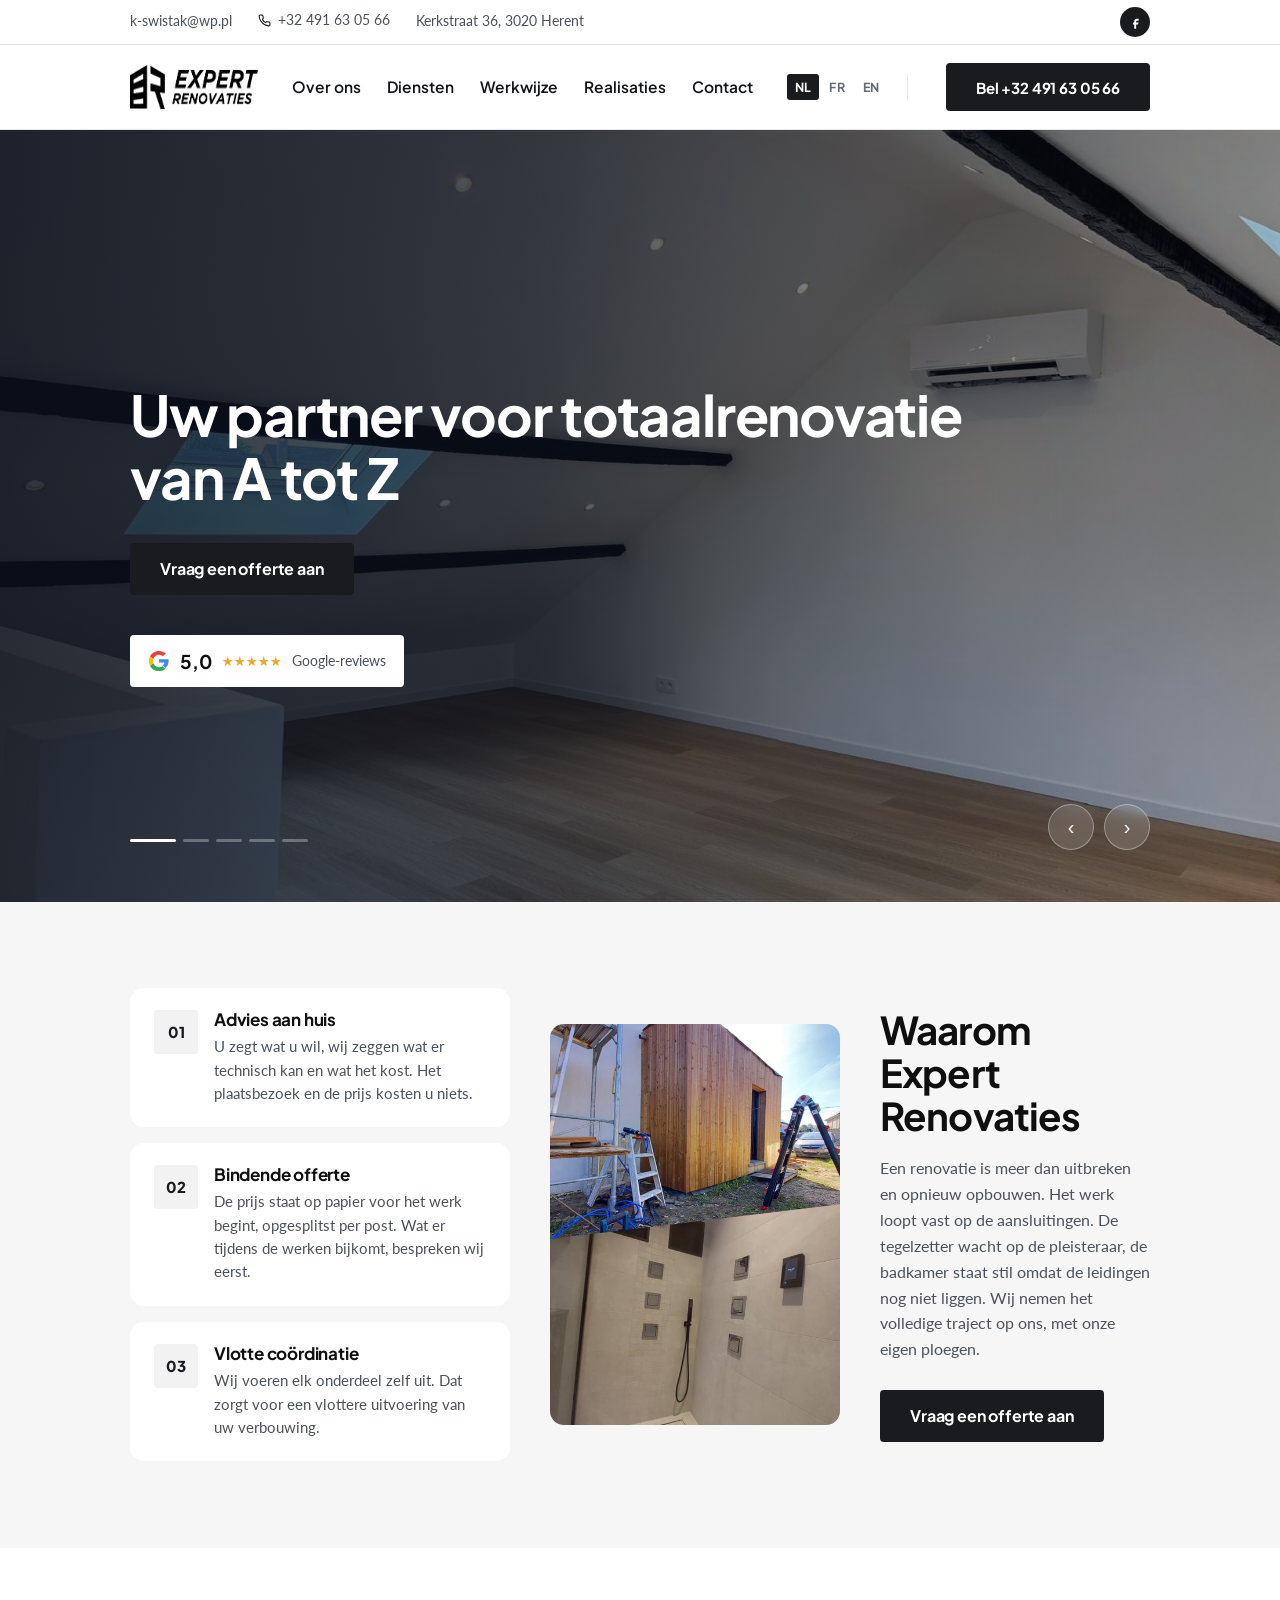
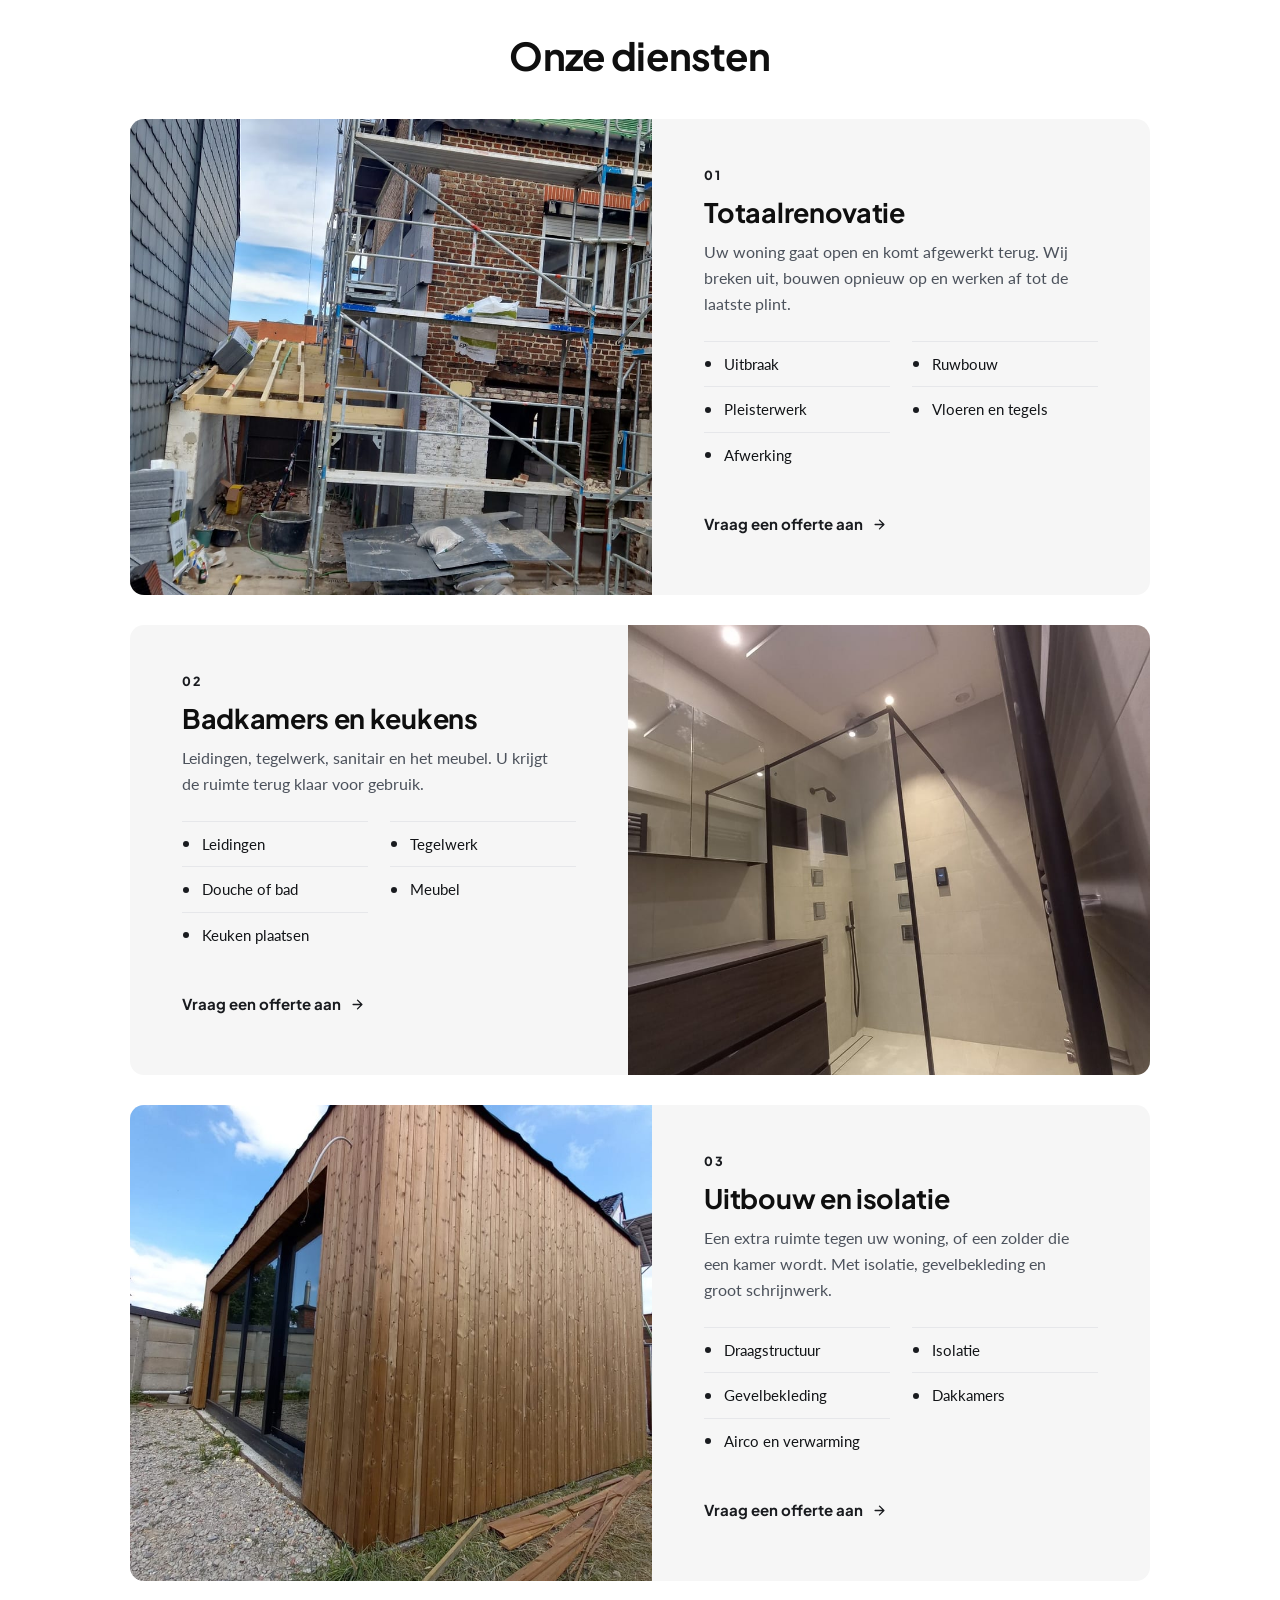
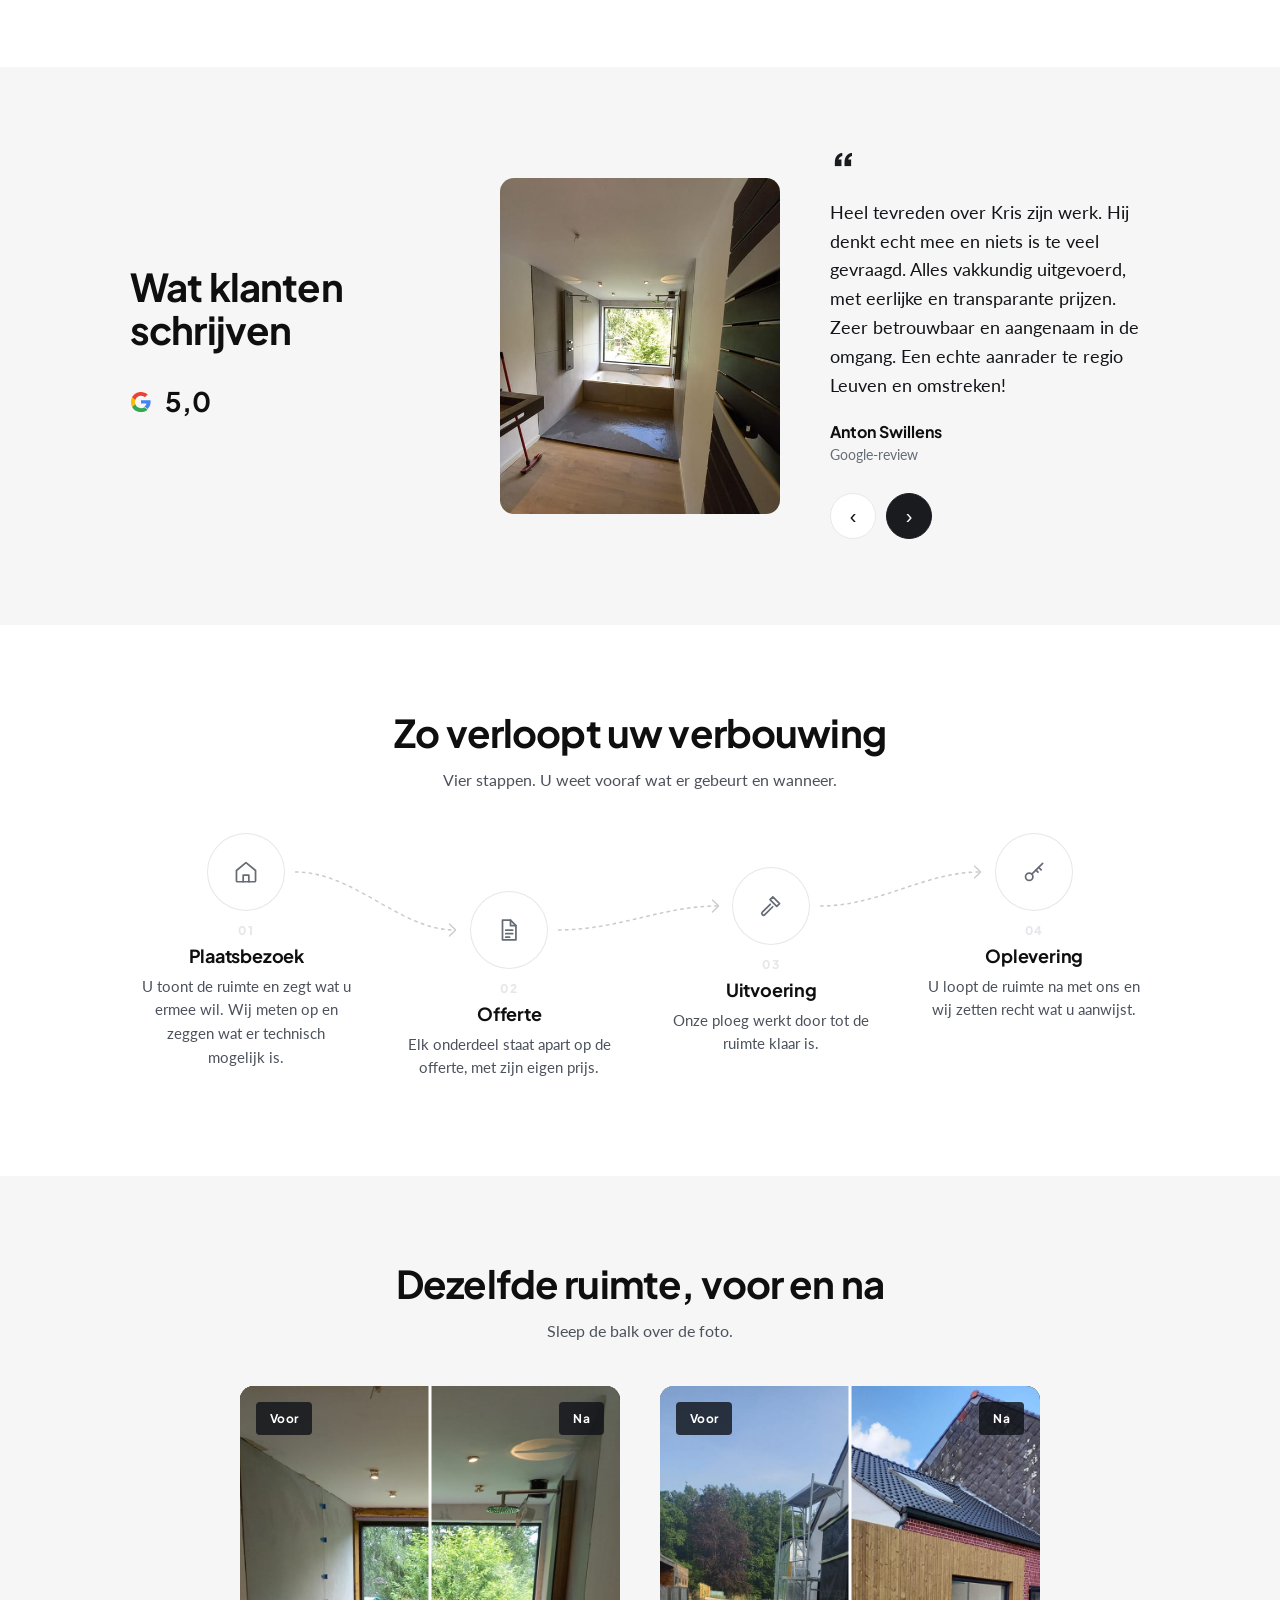
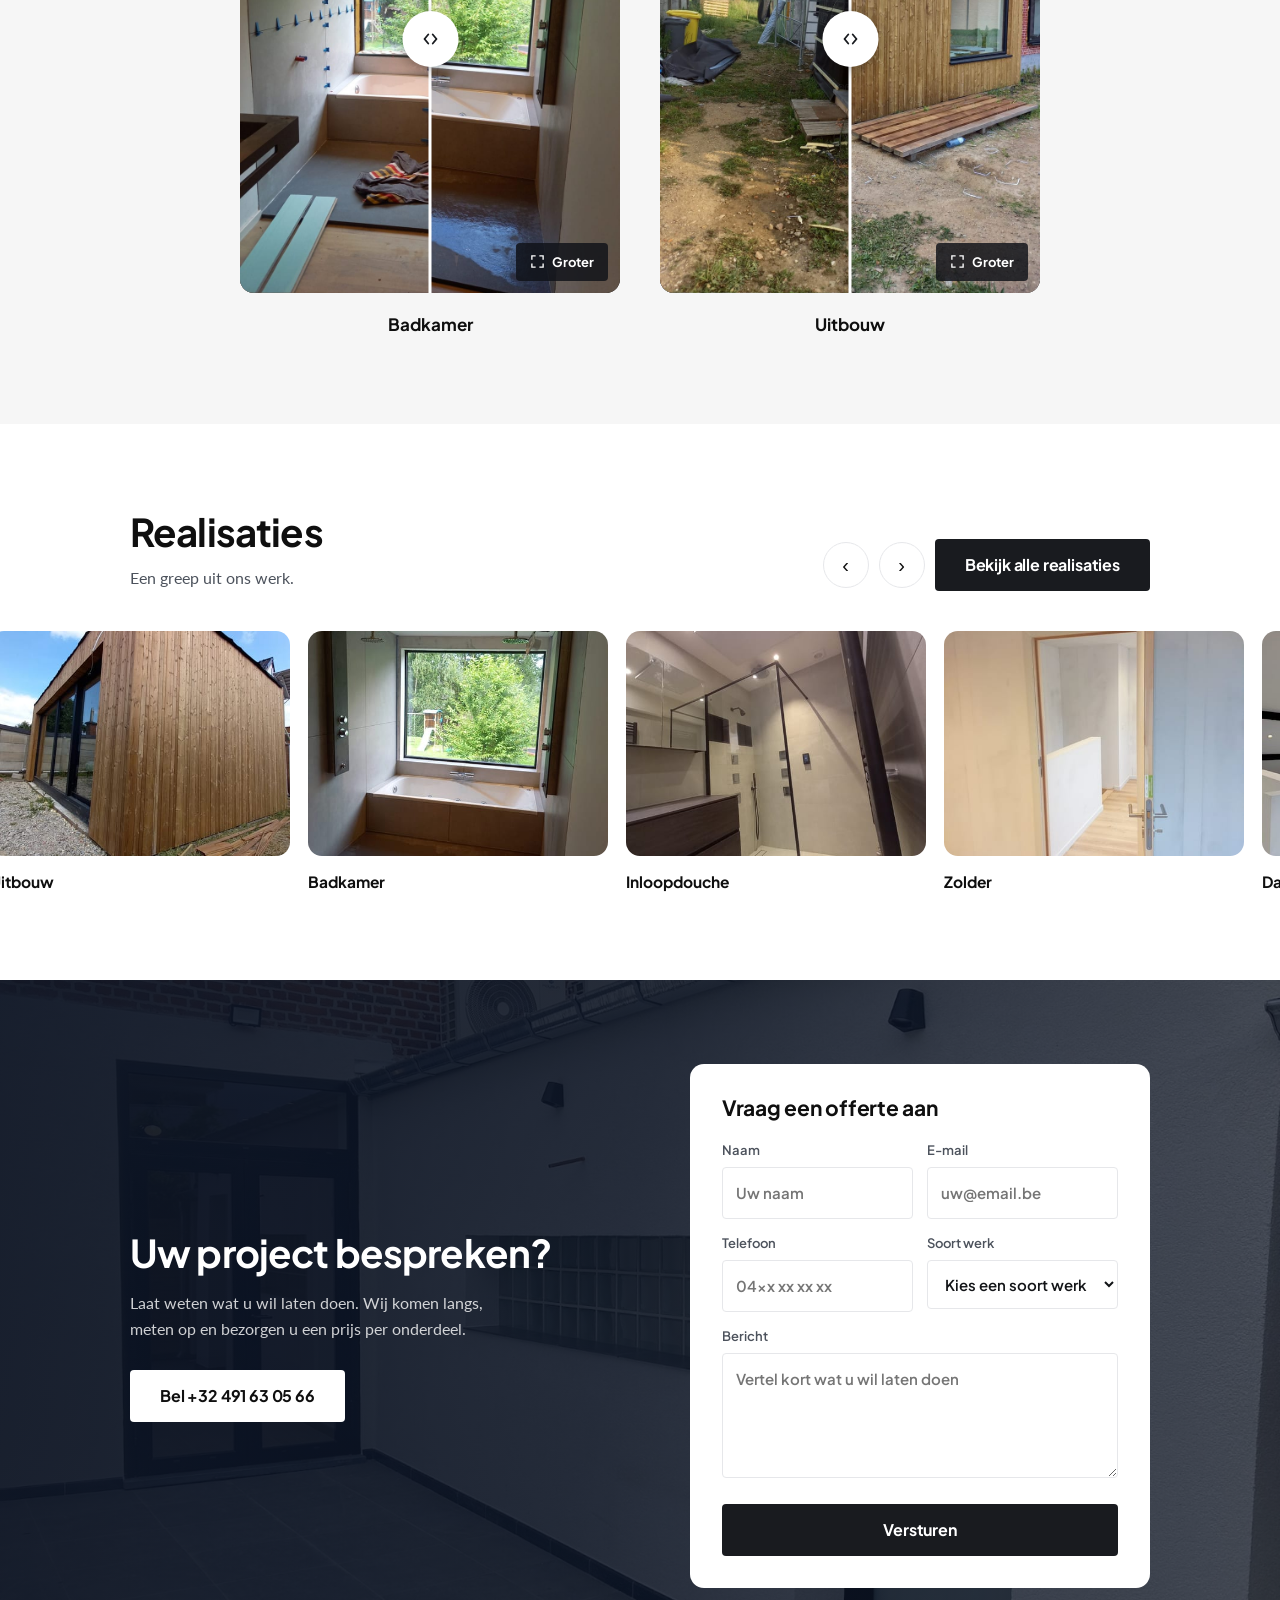
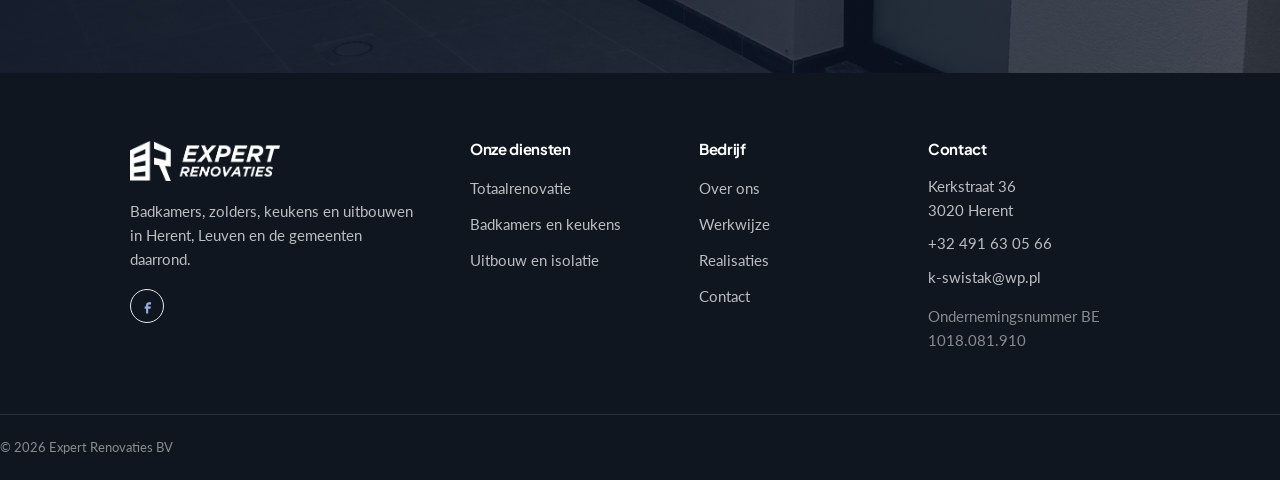
==== index.html @ 357d725f "Belknop-test uit de Rai Bouw-sessie overgenomen; Franse balk paste niet op 1025px, knop daar compact" ====
<!doctype html>
<html lang="nl">
<head>
<meta charset="utf-8">
<meta name="viewport" content="width=device-width, initial-scale=1">
<meta name="robots" content="noindex, nofollow">
<title>Expert Renovaties | Badkamers, zolders en uitbouwen in Herent en Leuven</title>
<meta name="description" content="Expert Renovaties verbouwt badkamers, zolders, keukens en uitbouwen in Herent, Leuven en de gemeenten daarrond. Wij meten op, bouwen op en werken af.">
<link rel="preconnect" href="https://fonts.googleapis.com">
<link rel="preconnect" href="https://fonts.gstatic.com" crossorigin>
<link href="https://fonts.googleapis.com/css2?family=Plus+Jakarta+Sans:wght@400;500;600;700;800&family=Lato:wght@400;700&display=swap" rel="stylesheet">
<link rel="icon" href="img/merkteken.png" type="image/png">
<link rel="apple-touch-icon" href="img/merkteken-180.png">
<link rel="stylesheet" href="styles.css?v=7187a50a">
</head>
<body>

<div class="er-top">
  <div class="er-breed er-top__in">
    <p class="er-top__stuk"><a href="mailto:k-swistak@wp.pl">k-swistak@wp.pl</a></p>
    <p class="er-top__stuk er-top__bel"><a href="tel:+32491630566"><svg viewBox="0 0 24 24" width="13" height="13" fill="none" stroke="currentColor" stroke-width="2" stroke-linecap="round" stroke-linejoin="round" aria-hidden="true"><path d="M22 16.9v3a2 2 0 0 1-2.2 2 19.8 19.8 0 0 1-8.6-3.1 19.5 19.5 0 0 1-6-6A19.8 19.8 0 0 1 2.1 4.2 2 2 0 0 1 4.1 2h3a2 2 0 0 1 2 1.7c.1 1 .4 1.9.7 2.8a2 2 0 0 1-.5 2.1L8.1 9.9a16 16 0 0 0 6 6l1.3-1.2a2 2 0 0 1 2.1-.5c.9.3 1.8.6 2.8.7a2 2 0 0 1 1.7 2Z"/></svg>+32 491 63 05 66</a></p>
    <p class="er-top__stuk">Kerkstraat 36, 3020 Herent</p>
    <p class="er-top__soc">
      
      <a href="https://www.facebook.com/Kris.Expert/" target="_blank" rel="noopener noreferrer" aria-label="Facebook"><svg viewBox="0 0 24 24" width="15" height="15" fill="currentColor"><path d="M14 9h3V6h-3c-2.2 0-4 1.8-4 4v2H8v3h2v7h3v-7h3l1-3h-4v-2c0-.6.4-1 1-1z"/></svg></a>
    </p>
  </div>
</div>

<header class="er-kop" id="kop">
  <div class="er-breed er-kop__in">
    <a class="er-logo" href="#top" aria-label="Expert Renovaties"><img src="img/logo-kop.png" alt="Logo van Expert Renovaties" width="674" height="180"></a>
    <nav class="er-nav" aria-label="Hoofdmenu">
      <ul><li><a href="#waarom">Over ons</a></li><li><a href="#diensten">Diensten</a></li><li><a href="#werkwijze">Werkwijze</a></li><li><a href="#realisaties">Realisaties</a></li><li><a href="#contact">Contact</a></li></ul>
    </nav>
    <p class="er-talen er-talen--kop"><span class="er-taal is-aan" aria-current="true">NL</span><a class="er-taal" href="fr/index.html" hreflang="fr">FR</a><a class="er-taal" href="en/index.html" hreflang="en">EN</a></p>
    <a class="er-knop er-knop--vol er-kop__bel" href="tel:+32491630566">Bel +32 491 63 05 66</a>
    <button class="er-menuknop" type="button" aria-expanded="false" aria-controls="er-mobielmenu" aria-label="Menu openen"><span class="er-menuknop__lijnen" aria-hidden="true"><span></span><span></span><span></span></span></button>
  </div>
  <div class="er-mobielmenu" id="er-mobielmenu" hidden>
    <ul><li><a href="#waarom">Over ons</a></li><li><a href="#diensten">Diensten</a></li><li><a href="#werkwijze">Werkwijze</a></li><li><a href="#realisaties">Realisaties</a></li><li><a href="#contact">Contact</a></li></ul>
    <p class="er-talen er-talen--menu"><span class="er-taal is-aan" aria-current="true">NL</span><a class="er-taal" href="fr/index.html" hreflang="fr">FR</a><a class="er-taal" href="en/index.html" hreflang="en">EN</a></p>
    <a class="er-knop er-knop--vol er-mobielmenu__knop" href="#contact">Vraag een offerte aan</a>
  </div>
</header>
<main>

<section class="er-hero" id="top" data-aantal="5">
  <div class="er-hero__foto">
    <figure class="er-dia is-aan" data-i="0"><img class="" src="img/zolderkamer-airco-1600.jpg" srcset="img/zolderkamer-airco-500.jpg 500w, img/zolderkamer-airco-900.jpg 900w, img/zolderkamer-airco-1600.jpg 1600w" sizes="100vw" alt="Afgewerkte zolderkamer met zwarte balken en een dakvenster" loading="eager" decoding="async"></figure><figure class="er-dia" data-i="1"><img class="" src="img/achterbouw-terras-1600.jpg" srcset="img/achterbouw-terras-500.jpg 500w, img/achterbouw-terras-900.jpg 900w, img/achterbouw-terras-1600.jpg 1600w" sizes="100vw" alt="Gepleisterde achterbouw met zwart buitenschrijnwerk en een terras" loading="lazy" decoding="async"></figure><figure class="er-dia" data-i="2"><img class="" src="img/uitbouw-tuinzijde-900.jpg" srcset="img/uitbouw-tuinzijde-500.jpg 500w, img/uitbouw-tuinzijde-900.jpg 900w" sizes="100vw" alt="Afgewerkte uitbouw met houten gevelbekleding en schuiframen" loading="lazy" decoding="async"></figure><figure class="er-dia" data-i="3"><img class="" src="img/bad-af-900.jpg" srcset="img/bad-af-500.jpg 500w, img/bad-af-900.jpg 900w" sizes="100vw" alt="Badkamer met een bad ingemetseld voor het raam en zicht op de tuin" loading="lazy" decoding="async"></figure><figure class="er-dia" data-i="4"><img class="" src="img/douche-overzicht-1600.jpg" srcset="img/douche-overzicht-500.jpg 500w, img/douche-overzicht-900.jpg 900w, img/douche-overzicht-1600.jpg 1600w" sizes="100vw" alt="Badkamer met inloopdouche achter glas en een zwevend meubel" loading="lazy" decoding="async"></figure>
  </div>
  <div class="er-breed er-hero__in">
    <h1>Uw partner voor&nbsp;totaalrenovatie<br> van A tot Z</h1>
    
    <div class="er-hero__knoppen">
      <a class="er-knop er-knop--vol" href="#contact">Vraag een offerte aan</a>
    </div>
    <div class="er-bewijs">
      <a class="er-bewijs__google" href="" target="_blank" rel="noopener noreferrer" aria-label=""><svg class="er-g" viewBox="0 0 48 48" width="22" height="22" aria-hidden="true"><path fill="#4285F4" d="M45 24c0-1.6-.1-2.7-.4-3.9H24v7.1h12c-.2 1.9-1.5 4.7-4.4 6.6l6.7 5.2C42.2 35.5 45 30.3 45 24z"/><path fill="#34A853" d="M24 46c5.9 0 10.9-1.9 14.5-5.3l-6.9-5.3c-1.9 1.3-4.4 2.2-7.6 2.2-5.8 0-10.7-3.8-12.5-9l-7.1 5.5C8 41.4 15.4 46 24 46z"/><path fill="#FBBC05" d="M11.5 28.6c-.5-1.4-.7-2.9-.7-4.6s.3-3.2.7-4.6l-7.1-5.5C2.9 16.9 2 20.3 2 24s.9 7.1 2.4 10.1l7.1-5.5z"/><path fill="#EA4335" d="M24 10.2c4.1 0 6.9 1.8 8.5 3.3l6.2-6C34.9 4 29.9 2 24 2 15.4 2 8 6.6 4.4 13.9l7.1 5.5c1.8-5.2 6.7-9.2 12.5-9.2z"/></svg><b>5,0</b><span class="er-bewijs__sterren"><span class="er-ster" aria-hidden="true">★</span><span class="er-ster" aria-hidden="true">★</span><span class="er-ster" aria-hidden="true">★</span><span class="er-ster" aria-hidden="true">★</span><span class="er-ster" aria-hidden="true">★</span></span><span>Google-reviews</span></a>
    </div>
  </div>
  <div class="er-hero__bediening">
    <button class="er-rond er-rond--glas" type="button" data-dia="vorige" aria-label="Vorige foto">‹</button>
    <button class="er-rond er-rond--glas" type="button" data-dia="volgende" aria-label="Volgende foto">›</button>
  </div>
  <div class="er-hero__streep" aria-hidden="true"><span class="er-hero__tik is-aan"></span><span class="er-hero__tik"></span><span class="er-hero__tik"></span><span class="er-hero__tik"></span><span class="er-hero__tik"></span></div>
</section>

<section class="er-band er-band--grijs er-waarom" id="waarom">
  <div class="er-breed er-waarom__in">
    <div class="er-waarom__tekst er-op">
      <h2>Waarom Expert Renovaties</h2>
      <p>Een renovatie is meer dan uitbreken en opnieuw opbouwen. Het werk loopt vast op de aansluitingen. De tegelzetter wacht op de pleisteraar, de badkamer staat stil omdat de leidingen nog niet liggen. Wij nemen het volledige traject op ons, met onze eigen ploegen.</p>
      <a class="er-knop er-knop--vol" href="#contact">Vraag een offerte aan</a>
    </div>
    <ul class="er-redenen">
      <li class="er-reden er-op">
        <span class="er-reden__nr">01</span>
        <div><h3>Advies aan huis</h3><p>U zegt wat u wil, wij zeggen wat er technisch kan en wat het kost. Het plaatsbezoek en de prijs kosten u niets.</p></div>
      </li><li class="er-reden er-op">
        <span class="er-reden__nr">02</span>
        <div><h3>Bindende offerte</h3><p>De prijs staat op papier voor het werk begint, opgesplitst per post. Wat er tijdens de werken bijkomt, bespreken wij eerst.</p></div>
      </li><li class="er-reden er-op">
        <span class="er-reden__nr">03</span>
        <div><h3>Vlotte coördinatie</h3><p>Wij voeren elk onderdeel zelf uit. Dat zorgt voor een vlottere uitvoering van uw verbouwing.</p></div>
      </li>
    </ul>
    <figure class="er-duo er-op"><img class="er-duo__a" src="img/uitbouw-stelling-900.jpg" srcset="img/uitbouw-stelling-500.jpg 500w, img/uitbouw-stelling-900.jpg 900w" sizes="(max-width:1000px) 92vw, 330px" alt="Uitbouw met stelling tijdens de plaatsing van de gevelbekleding" loading="lazy" decoding="async"><img class="er-duo__b" src="img/douche-nissen-1600.jpg" srcset="img/douche-nissen-500.jpg 500w, img/douche-nissen-900.jpg 900w, img/douche-nissen-1600.jpg 1600w" sizes="(max-width:1000px) 92vw, 330px" alt="Inbouwnissen in de tegelwand van een inloopdouche" loading="lazy" decoding="async"></figure>
  </div>
</section>

<section class="er-band er-diensten" id="diensten">
  <div class="er-breed">
    <div class="er-kopblok er-kopblok--mid er-op">
      <h2>Onze diensten</h2>
      
    </div>
    <div class="er-rijen">
      <article class="er-rij er-op" id="d-totaalrenovatie">
        <div class="er-rij__beeld"><img class="" src="img/ruwbouw-stelling-1600.jpg" srcset="img/ruwbouw-stelling-500.jpg 500w, img/ruwbouw-stelling-900.jpg 900w, img/ruwbouw-stelling-1600.jpg 1600w" sizes="(max-width:900px) 92vw, 600px" alt="Achtergevel in ruwbouw met stelling tijdens een volledige renovatie" loading="lazy" decoding="async"></div>
        <div class="er-rij__tekst">
          <span class="er-rij__nr">01</span>
          <h3>Totaalrenovatie</h3>
          <p>Uw woning gaat open en komt afgewerkt terug. Wij breken uit, bouwen opnieuw op en werken af tot de laatste plint.</p>
          <ul class="er-rij__lijst"><li>Uitbraak</li><li>Ruwbouw</li><li>Pleisterwerk</li><li>Vloeren en tegels</li><li>Afwerking</li></ul>
          <a class="er-rij__link" href="#contact">Vraag een offerte aan<svg viewBox="0 0 24 24" width="15" height="15" fill="none" stroke="currentColor" stroke-width="2.2" stroke-linecap="round" stroke-linejoin="round" aria-hidden="true"><path d="M5 12h13M12 5l7 7-7 7"/></svg></a>
        </div>
      </article><article class="er-rij er-rij--om er-op" id="d-badkamers">
        <div class="er-rij__beeld"><img class="" src="img/douche-overzicht-1600.jpg" srcset="img/douche-overzicht-500.jpg 500w, img/douche-overzicht-900.jpg 900w, img/douche-overzicht-1600.jpg 1600w" sizes="(max-width:900px) 92vw, 600px" alt="Badkamer met inloopdouche achter een glazen wand en een zwevend meubel" loading="lazy" decoding="async"></div>
        <div class="er-rij__tekst">
          <span class="er-rij__nr">02</span>
          <h3>Badkamers en keukens</h3>
          <p>Leidingen, tegelwerk, sanitair en het meubel. U krijgt de ruimte terug klaar voor gebruik.</p>
          <ul class="er-rij__lijst"><li>Leidingen</li><li>Tegelwerk</li><li>Douche of bad</li><li>Meubel</li><li>Keuken plaatsen</li></ul>
          <a class="er-rij__link" href="#contact">Vraag een offerte aan<svg viewBox="0 0 24 24" width="15" height="15" fill="none" stroke="currentColor" stroke-width="2.2" stroke-linecap="round" stroke-linejoin="round" aria-hidden="true"><path d="M5 12h13M12 5l7 7-7 7"/></svg></a>
        </div>
      </article><article class="er-rij er-op" id="d-uitbouw">
        <div class="er-rij__beeld"><img class="" src="img/uitbouw-hoek-900.jpg" srcset="img/uitbouw-hoek-500.jpg 500w, img/uitbouw-hoek-900.jpg 900w" sizes="(max-width:900px) 92vw, 600px" alt="Uitbouw met verticale houten gevelbekleding en zwarte raamprofielen" loading="lazy" decoding="async"></div>
        <div class="er-rij__tekst">
          <span class="er-rij__nr">03</span>
          <h3>Uitbouw en isolatie</h3>
          <p>Een extra ruimte tegen uw woning, of een zolder die een kamer wordt. Met isolatie, gevelbekleding en groot schrijnwerk.</p>
          <ul class="er-rij__lijst"><li>Draagstructuur</li><li>Isolatie</li><li>Gevelbekleding</li><li>Dakkamers</li><li>Airco en verwarming</li></ul>
          <a class="er-rij__link" href="#contact">Vraag een offerte aan<svg viewBox="0 0 24 24" width="15" height="15" fill="none" stroke="currentColor" stroke-width="2.2" stroke-linecap="round" stroke-linejoin="round" aria-hidden="true"><path d="M5 12h13M12 5l7 7-7 7"/></svg></a>
        </div>
      </article>
    </div>
  </div>
</section>

<section class="er-band er-band--grijs er-reviews" id="reviews">
  <div class="er-breed er-reviews__in">
    <div class="er-reviews__links er-op">
      <h2>Wat klanten schrijven</h2>
      <a class="er-score" href="" target="_blank" rel="noopener noreferrer"><svg class="er-g" viewBox="0 0 48 48" width="22" height="22" aria-hidden="true"><path fill="#4285F4" d="M45 24c0-1.6-.1-2.7-.4-3.9H24v7.1h12c-.2 1.9-1.5 4.7-4.4 6.6l6.7 5.2C42.2 35.5 45 30.3 45 24z"/><path fill="#34A853" d="M24 46c5.9 0 10.9-1.9 14.5-5.3l-6.9-5.3c-1.9 1.3-4.4 2.2-7.6 2.2-5.8 0-10.7-3.8-12.5-9l-7.1 5.5C8 41.4 15.4 46 24 46z"/><path fill="#FBBC05" d="M11.5 28.6c-.5-1.4-.7-2.9-.7-4.6s.3-3.2.7-4.6l-7.1-5.5C2.9 16.9 2 20.3 2 24s.9 7.1 2.4 10.1l7.1-5.5z"/><path fill="#EA4335" d="M24 10.2c4.1 0 6.9 1.8 8.5 3.3l6.2-6C34.9 4 29.9 2 24 2 15.4 2 8 6.6 4.4 13.9l7.1 5.5c1.8-5.2 6.7-9.2 12.5-9.2z"/></svg><div><b>5,0</b><span></span></div></a>
    </div>
    <div class="er-reviews__beeld er-op"><img class="" src="img/bad-zicht-900.jpg" srcset="img/bad-zicht-500.jpg 500w, img/bad-zicht-900.jpg 900w" sizes="(max-width:1000px) 92vw, 280px" alt="Afgewerkte badkamer met twee regendouches en zicht op de tuin" loading="lazy" decoding="async"></div>
    <div class="er-reviews__spoorvak er-op">
      <div class="er-revvak"><ul class="er-revspoor" data-aantal="3">
        <li class="er-rev">
          <span class="er-rev__aanhaling" aria-hidden="true">&ldquo;</span>
          <p class="er-rev__tekst">Heel tevreden over Kris zijn werk. Hij denkt echt mee en niets is te veel gevraagd. Alles vakkundig uitgevoerd, met eerlijke en transparante prijzen. Zeer betrouwbaar en aangenaam in de omgang. Een echte aanrader te regio Leuven en omstreken!</p>
          <p class="er-rev__naam">Anton Swillens</p>
          <p class="er-rev__bron">Google-review</p>
        </li><li class="er-rev">
          <span class="er-rev__aanhaling" aria-hidden="true">&ldquo;</span>
          <p class="er-rev__tekst">Kris denkt mee met zijn klant mee en adviseert zowel in aanloop als gedurende het project. Wensen vertaalt hij naar een technisch haalbare oplossing. Hij helpt kiezen voor de beste oplossing aan de scherpste prijs.</p>
          <p class="er-rev__naam">Marc Herman</p>
          <p class="er-rev__bron">Google-review</p>
        </li><li class="er-rev">
          <span class="er-rev__aanhaling" aria-hidden="true">&ldquo;</span>
          <p class="er-rev__tekst">Wij zijn heel tevreden met het geleverde werk van deze firma, Kris is een zeer bekwaam vakman. Al wat hij gedaan heeft is perfect uitgevoerd en aan een correcte prijs. Het is een harde werker die zijn werk heel goed kent en hij is van zijn woord.</p>
          <p class="er-rev__naam">Marianne Herssens</p>
          <p class="er-rev__bron">Google-review</p>
        </li>
      </ul></div>
      <div class="er-reviews__bediening">
        <button class="er-rond" type="button" data-rev="vorige" aria-label="Vorige review">‹</button>
        <button class="er-rond er-rond--vol" type="button" data-rev="volgende" aria-label="Volgende review">›</button>
      </div>
    </div>
  </div>
</section>


<section class="er-band er-werkwijze" id="werkwijze">
  <div class="er-breed">
    <div class="er-kopblok er-kopblok--mid er-op">
      <h2>Zo verloopt uw verbouwing</h2>
      <p>Vier stappen. U weet vooraf wat er gebeurt en wanneer.</p>
    </div>
    <ol class="er-stappen">
      <li class="er-stap er-op" style="--op:0px">
        <span class="er-stap__bol"><svg viewBox="0 0 24 24" width="26" height="26" fill="none" stroke="currentColor" stroke-width="1.6" stroke-linecap="round" stroke-linejoin="round" aria-hidden="true"><path d="M3.2 10.6 12 3.4l8.8 7.2V20a1 1 0 0 1-1 1H4.2a1 1 0 0 1-1-1z"/><path d="M9.4 21v-6.2h5.2V21"/></svg></span>
        <span class="er-stap__nr">01</span>
        <h3>Plaatsbezoek</h3>
        <p>U toont de ruimte en zegt wat u ermee wil. Wij meten op en zeggen wat er technisch mogelijk is.</p>
        <span class="er-boog" style="--mid:60.0px" aria-hidden="true"><svg viewBox="0 0 300 120" preserveAspectRatio="none" fill="none" stroke="currentColor" stroke-width="1.6" vector-effect="non-scaling-stroke" stroke-linecap="round" stroke-linejoin="round"><path d="M6 31.0 C110 31.0, 190 89.0, 286 89.0" stroke-dasharray="5 7"/><path d="M277 83.0 L288 89.0 L277 95.0"/></svg></span>
      </li><li class="er-stap er-op" style="--op:58px">
        <span class="er-stap__bol"><svg viewBox="0 0 24 24" width="26" height="26" fill="none" stroke="currentColor" stroke-width="1.6" stroke-linecap="round" stroke-linejoin="round" aria-hidden="true"><path d="M6 2.9h7.4L18.4 8v13.1H6z"/><path d="M13.4 2.9V8h5"/><path d="M9 12.2h6.4M9 15.4h6.4M9 18.6h3.6"/></svg></span>
        <span class="er-stap__nr">02</span>
        <h3>Offerte</h3>
        <p>Elk onderdeel staat apart op de offerte, met zijn eigen prijs.</p>
        <span class="er-boog" style="--mid:19.0px" aria-hidden="true"><svg viewBox="0 0 300 120" preserveAspectRatio="none" fill="none" stroke="currentColor" stroke-width="1.6" vector-effect="non-scaling-stroke" stroke-linecap="round" stroke-linejoin="round"><path d="M6 72.0 C110 72.0, 190 48.0, 286 48.0" stroke-dasharray="5 7"/><path d="M277 42.0 L288 48.0 L277 54.0"/></svg></span>
      </li><li class="er-stap er-op" style="--op:34px">
        <span class="er-stap__bol"><svg viewBox="0 0 24 24" width="26" height="26" fill="none" stroke="currentColor" stroke-width="1.6" stroke-linecap="round" stroke-linejoin="round" aria-hidden="true"><path d="M13.7 3.6 19.9 9.8l-2.6 2.6-6.2-6.2z"/><path d="M11.3 10.4 4 17.7a1.6 1.6 0 0 0 2.3 2.3l7.3-7.3"/></svg></span>
        <span class="er-stap__nr">03</span>
        <h3>Uitvoering</h3>
        <p>Onze ploeg werkt door tot de ruimte klaar is.</p>
        <span class="er-boog" style="--mid:14.0px" aria-hidden="true"><svg viewBox="0 0 300 120" preserveAspectRatio="none" fill="none" stroke="currentColor" stroke-width="1.6" vector-effect="non-scaling-stroke" stroke-linecap="round" stroke-linejoin="round"><path d="M6 77.0 C110 77.0, 190 43.0, 286 43.0" stroke-dasharray="5 7"/><path d="M277 37.0 L288 43.0 L277 49.0"/></svg></span>
      </li><li class="er-stap er-op" style="--op:0px">
        <span class="er-stap__bol"><svg viewBox="0 0 24 24" width="26" height="26" fill="none" stroke="currentColor" stroke-width="1.6" stroke-linecap="round" stroke-linejoin="round" aria-hidden="true"><circle cx="7.6" cy="16.4" r="3.4"/><path d="M10 14 20 4"/><path d="M16.3 7.7l2.3 2.3M13.8 10.2l1.9 1.9"/></svg></span>
        <span class="er-stap__nr">04</span>
        <h3>Oplevering</h3>
        <p>U loopt de ruimte na met ons en wij zetten recht wat u aanwijst.</p>
        
      </li>
    </ol>
  </div>
</section>

<section class="er-band er-band--grijs er-voorna" id="voorna">
  <div class="er-breed">
    <div class="er-kopblok er-kopblok--mid er-op">
      <h2>Dezelfde ruimte, voor en na</h2>
      <p>Sleep de balk over de foto.</p>
    </div>
    <div class="er-schuif er-op" data-aantal="2">
      <button class="er-schuif__sluit" type="button" aria-label="Sluiten">&times;</button>
      <figure class="er-schuif__paar is-aan" data-i="0">
        <div class="er-schuif__vak" style="--verhouding:133.36%">
          <div class="er-schuif__na"><img class="" src="img/bad-af-900.jpg" srcset="img/bad-af-500.jpg 500w, img/bad-af-900.jpg 900w" sizes="(max-width:1000px) 92vw, 960px" alt="Dezelfde badkamer afgewerkt, met tegelwerk, regendouches en een natuurstenen vloer" loading="eager" decoding="async"><span class="er-schuif__merk er-schuif__merk--na">Na</span></div>
          <div class="er-schuif__voor"><img class="" src="img/bad-ruw-900.jpg" srcset="img/bad-ruw-500.jpg 500w, img/bad-ruw-900.jpg 900w" sizes="(max-width:1000px) 92vw, 960px" alt="Badkamer tijdens de werken, met het bad al ingemetseld en de wanden nog kaal" loading="eager" decoding="async"><span class="er-schuif__merk er-schuif__merk--voor">Voor</span></div>
          <button class="er-schuif__vergroot" type="button" aria-label="Toon groter"><svg viewBox="0 0 20 20" fill="none" stroke="currentColor" stroke-width="1.8" aria-hidden="true"><path d="M7.5 2.5h-5v5M12.5 17.5h5v-5M17.5 7.5v-5h-5M2.5 12.5v5h5"/></svg>Groter</button>
          <input class="er-schuif__bereik" type="range" min="0" max="100" value="50" step="0.1" aria-label="Sleep de balk over de foto.">
          <span class="er-schuif__lijn" style="left:50%"><span class="er-schuif__greep" aria-hidden="true"><svg viewBox="0 0 24 24" width="18" height="18" fill="none" stroke="currentColor" stroke-width="2.4" stroke-linecap="round" stroke-linejoin="round"><path d="M9 6l-5 6 5 6M15 6l5 6-5 6"/></svg></span></span>
        </div>
        <figcaption>Badkamer</figcaption>
      </figure><figure class="er-schuif__paar" data-i="1">
        <div class="er-schuif__vak" style="--verhouding:133.33%">
          <div class="er-schuif__na"><img class="" src="img/uitbouw-tuinzijde-900.jpg" srcset="img/uitbouw-tuinzijde-500.jpg 500w, img/uitbouw-tuinzijde-900.jpg 900w" sizes="(max-width:1000px) 92vw, 960px" alt="Dezelfde uitbouw met de houten gevelbekleding geplaatst" loading="eager" decoding="async"><span class="er-schuif__merk er-schuif__merk--na">Na</span></div>
          <div class="er-schuif__voor"><img class="" src="img/uitbouw-folie-900.jpg" srcset="img/uitbouw-folie-500.jpg 500w, img/uitbouw-folie-900.jpg 900w" sizes="(max-width:1000px) 92vw, 960px" alt="Uitbouw in dampscherm met stelling, voor de gevelbekleding" loading="eager" decoding="async"><span class="er-schuif__merk er-schuif__merk--voor">Voor</span></div>
          <button class="er-schuif__vergroot" type="button" aria-label="Toon groter"><svg viewBox="0 0 20 20" fill="none" stroke="currentColor" stroke-width="1.8" aria-hidden="true"><path d="M7.5 2.5h-5v5M12.5 17.5h5v-5M17.5 7.5v-5h-5M2.5 12.5v5h5"/></svg>Groter</button>
          <input class="er-schuif__bereik" type="range" min="0" max="100" value="50" step="0.1" aria-label="Sleep de balk over de foto.">
          <span class="er-schuif__lijn" style="left:50%"><span class="er-schuif__greep" aria-hidden="true"><svg viewBox="0 0 24 24" width="18" height="18" fill="none" stroke="currentColor" stroke-width="2.4" stroke-linecap="round" stroke-linejoin="round"><path d="M9 6l-5 6 5 6M15 6l5 6-5 6"/></svg></span></span>
        </div>
        <figcaption>Uitbouw</figcaption>
      </figure>
      <div class="er-schuif__bediening">
        <button class="er-rond" type="button" data-schuif="vorige" aria-label="Vorig project">‹</button>
        <div class="er-schuif__stippen"><button class="er-stip is-aan" type="button" data-naar="0" aria-label="Badkamer"></button><button class="er-stip" type="button" data-naar="1" aria-label="Uitbouw"></button></div>
        <button class="er-rond er-rond--vol" type="button" data-schuif="volgende" aria-label="Volgend project">›</button>
      </div>
    </div>
  </div>
</section>

<section class="er-band er-real" id="realisaties">
  <div class="er-breed er-real__kop er-op">
    <div>
      <h2>Realisaties</h2>
      <p>Een greep uit ons werk.</p>
    </div>
    <div class="er-real__bediening">
      <button class="er-rond" type="button" data-band="vorige" aria-label="Vorig project">‹</button>
      <button class="er-rond" type="button" data-band="volgende" aria-label="Volgend project">›</button>
      <a class="er-knop er-knop--vol" href="realisaties.html">Bekijk alle realisaties</a>
    </div>
  </div>
  <div class="er-loop" role="region" aria-label="Realisaties">
    <div class="er-loop__spoor"><a class="er-tegel" href="realisaties.html#uitbouw">
  <span class="er-tegel__beeld"><img class="" src="img/uitbouw-hoek-900.jpg" srcset="img/uitbouw-hoek-500.jpg 500w, img/uitbouw-hoek-900.jpg 900w" sizes="300px" alt="Afgewerkte uitbouw met houten gevelbekleding en grote raampartij" loading="eager" decoding="async"></span>
  <span class="er-tegel__naam">Uitbouw</span>
</a><a class="er-tegel" href="realisaties.html#bad">
  <span class="er-tegel__beeld"><img class="" src="img/bad-af-900.jpg" srcset="img/bad-af-500.jpg 500w, img/bad-af-900.jpg 900w" sizes="300px" alt="Afgewerkte badkamer met ingemetseld bad voor het raam en een natuurstenen vloer" loading="eager" decoding="async"></span>
  <span class="er-tegel__naam">Badkamer</span>
</a><a class="er-tegel" href="realisaties.html#douche">
  <span class="er-tegel__beeld"><img class="" src="img/douche-overzicht-1600.jpg" srcset="img/douche-overzicht-500.jpg 500w, img/douche-overzicht-900.jpg 900w, img/douche-overzicht-1600.jpg 1600w" sizes="300px" alt="Badkamer met inloopdouche achter glas en een houten zwevend meubel" loading="eager" decoding="async"></span>
  <span class="er-tegel__naam">Inloopdouche</span>
</a><a class="er-tegel" href="realisaties.html#zolder">
  <span class="er-tegel__beeld"><img class="" src="img/zolder-kamer-900.jpg" srcset="img/zolder-kamer-500.jpg 500w, img/zolder-kamer-900.jpg 900w" sizes="300px" alt="Afgewerkte kamer onder het dak met binnendeur en laminaat" loading="eager" decoding="async"></span>
  <span class="er-tegel__naam">Zolder</span>
</a><a class="er-tegel" href="realisaties.html#zolderkamer">
  <span class="er-tegel__beeld"><img class="" src="img/zolderkamer-airco-1600.jpg" srcset="img/zolderkamer-airco-500.jpg 500w, img/zolderkamer-airco-900.jpg 900w, img/zolderkamer-airco-1600.jpg 1600w" sizes="300px" alt="Zolderkamer met zwarte balken, dakvenster en airco aan de wand" loading="eager" decoding="async"></span>
  <span class="er-tegel__naam">Dakkamer</span>
</a><a class="er-tegel" href="realisaties.html#keuken">
  <span class="er-tegel__beeld"><img class="" src="img/keuken-overzicht-900.jpg" srcset="img/keuken-overzicht-500.jpg 500w, img/keuken-overzicht-900.jpg 900w" sizes="300px" alt="Witte keuken met zwarte metrotegels en spots in het houten plafond" loading="eager" decoding="async"></span>
  <span class="er-tegel__naam">Keuken</span>
</a><a class="er-tegel" href="realisaties.html#achterbouw">
  <span class="er-tegel__beeld"><img class="" src="img/achterbouw-terras-1600.jpg" srcset="img/achterbouw-terras-500.jpg 500w, img/achterbouw-terras-900.jpg 900w, img/achterbouw-terras-1600.jpg 1600w" sizes="300px" alt="Witte achterbouw met zwarte deuren en een terras in grote tegels" loading="eager" decoding="async"></span>
  <span class="er-tegel__naam">Achterbouw</span>
</a><a class="er-tegel" href="realisaties.html#uitbouw">
  <span class="er-tegel__beeld"><img class="" src="img/uitbouw-hoek-900.jpg" srcset="img/uitbouw-hoek-500.jpg 500w, img/uitbouw-hoek-900.jpg 900w" sizes="300px" alt="Afgewerkte uitbouw met houten gevelbekleding en grote raampartij" loading="eager" decoding="async"></span>
  <span class="er-tegel__naam">Uitbouw</span>
</a><a class="er-tegel" href="realisaties.html#bad">
  <span class="er-tegel__beeld"><img class="" src="img/bad-af-900.jpg" srcset="img/bad-af-500.jpg 500w, img/bad-af-900.jpg 900w" sizes="300px" alt="Afgewerkte badkamer met ingemetseld bad voor het raam en een natuurstenen vloer" loading="eager" decoding="async"></span>
  <span class="er-tegel__naam">Badkamer</span>
</a><a class="er-tegel" href="realisaties.html#douche">
  <span class="er-tegel__beeld"><img class="" src="img/douche-overzicht-1600.jpg" srcset="img/douche-overzicht-500.jpg 500w, img/douche-overzicht-900.jpg 900w, img/douche-overzicht-1600.jpg 1600w" sizes="300px" alt="Badkamer met inloopdouche achter glas en een houten zwevend meubel" loading="eager" decoding="async"></span>
  <span class="er-tegel__naam">Inloopdouche</span>
</a><a class="er-tegel" href="realisaties.html#zolder">
  <span class="er-tegel__beeld"><img class="" src="img/zolder-kamer-900.jpg" srcset="img/zolder-kamer-500.jpg 500w, img/zolder-kamer-900.jpg 900w" sizes="300px" alt="Afgewerkte kamer onder het dak met binnendeur en laminaat" loading="eager" decoding="async"></span>
  <span class="er-tegel__naam">Zolder</span>
</a><a class="er-tegel" href="realisaties.html#zolderkamer">
  <span class="er-tegel__beeld"><img class="" src="img/zolderkamer-airco-1600.jpg" srcset="img/zolderkamer-airco-500.jpg 500w, img/zolderkamer-airco-900.jpg 900w, img/zolderkamer-airco-1600.jpg 1600w" sizes="300px" alt="Zolderkamer met zwarte balken, dakvenster en airco aan de wand" loading="eager" decoding="async"></span>
  <span class="er-tegel__naam">Dakkamer</span>
</a><a class="er-tegel" href="realisaties.html#keuken">
  <span class="er-tegel__beeld"><img class="" src="img/keuken-overzicht-900.jpg" srcset="img/keuken-overzicht-500.jpg 500w, img/keuken-overzicht-900.jpg 900w" sizes="300px" alt="Witte keuken met zwarte metrotegels en spots in het houten plafond" loading="eager" decoding="async"></span>
  <span class="er-tegel__naam">Keuken</span>
</a><a class="er-tegel" href="realisaties.html#achterbouw">
  <span class="er-tegel__beeld"><img class="" src="img/achterbouw-terras-1600.jpg" srcset="img/achterbouw-terras-500.jpg 500w, img/achterbouw-terras-900.jpg 900w, img/achterbouw-terras-1600.jpg 1600w" sizes="300px" alt="Witte achterbouw met zwarte deuren en een terras in grote tegels" loading="eager" decoding="async"></span>
  <span class="er-tegel__naam">Achterbouw</span>
</a></div>
  </div>
</section>

<section class="er-cta" id="contact">
  <div class="er-cta__foto"><img class="" src="img/achterbouw-terras-1600.jpg" srcset="img/achterbouw-terras-500.jpg 500w, img/achterbouw-terras-900.jpg 900w, img/achterbouw-terras-1600.jpg 1600w" sizes="100vw" alt="Gepleisterde achterbouw met zwart buitenschrijnwerk en een terras in grote tegels" loading="lazy" decoding="async"></div>
  <div class="er-breed er-cta__in">
    <div class="er-cta__tekst er-op">
      <h2>Uw project bespreken?</h2>
      <p>Laat weten wat u wil laten doen. Wij komen langs, meten op en bezorgen u een prijs per onderdeel.</p>
      <a class="er-knop er-knop--wit" href="tel:+32491630566">Bel +32 491 63 05 66</a>
    </div>
    <form class="er-form er-op" novalidate>
      <h3>Vraag een offerte aan</h3>
      <div class="er-form__rij">
        <label>Naam<input type="text" name="naam" placeholder="Uw naam" required></label>
        <label>E-mail<input type="email" name="mail" placeholder="uw@email.be" required></label>
      </div>
      <div class="er-form__rij">
        <label>Telefoon<input type="tel" name="tel" placeholder="04xx xx xx xx"></label>
        <label>Soort werk<select name="soort"><option value="">Kies een soort werk</option><option>Badkamer</option><option>Keuken</option><option>Zolder of dakkamer</option><option>Uitbouw of aanbouw</option><option>Totaalrenovatie</option><option>Vloeren en tegels</option><option>Pleisterwerk</option><option>Airco of verwarming</option><option>Iets anders</option></select></label>
      </div>
      <label class="er-form__vol">Bericht<textarea name="bericht" rows="4" placeholder="Vertel kort wat u wil laten doen"></textarea></label>
      <button class="er-knop er-knop--vol er-form__knop" type="submit">Versturen</button>
      <p class="er-form__bedankt" hidden>Bedankt. Dit is een voorbeeldsite, uw bericht wordt niet verstuurd.</p>
    </form>
  </div>
</section>
</main>

<footer class="er-voet">
  <div class="er-breed er-voet__in">
    <div class="er-voet__merk">
      <img class="er-voet__logo" src="img/logo-licht.png" alt="Logo van Expert Renovaties" width="674" height="180">
      <p>Badkamers, zolders, keukens en uitbouwen in Herent, Leuven en de gemeenten daarrond.</p>
      <p class="er-voet__soc">
        
        <a class="er-voet__sociaal" href="https://www.facebook.com/Kris.Expert/" target="_blank" rel="noopener noreferrer" aria-label="Facebook"><svg viewBox="0 0 24 24" width="17" height="17" fill="currentColor" aria-hidden="true"><path d="M14 9h3V6h-3c-2.2 0-4 1.8-4 4v2H8v3h2v7h3v-7h3l1-3h-4v-2c0-.6.4-1 1-1z"/></svg></a>
      </p>
    </div>
    <div class="er-voet__kolom">
      <h4>Onze diensten</h4>
      <ul><li><a href="#d-totaalrenovatie">Totaalrenovatie</a></li><li><a href="#d-badkamers">Badkamers en keukens</a></li><li><a href="#d-uitbouw">Uitbouw en isolatie</a></li></ul>
    </div>
    <div class="er-voet__kolom">
      <h4>Bedrijf</h4>
      <ul><li><a href="#waarom">Over ons</a></li><li><a href="#werkwijze">Werkwijze</a></li><li><a href="#realisaties">Realisaties</a></li><li><a href="#contact">Contact</a></li></ul>
    </div>
    <div class="er-voet__kolom">
      <h4>Contact</h4>
      <ul class="er-voet__contact">
        <li>Kerkstraat 36<br>3020 Herent</li>
        <li><a href="tel:+32491630566">+32 491 63 05 66</a></li>
        <li></li>
        <li><a href="mailto:k-swistak@wp.pl">k-swistak@wp.pl</a></li>
        <li class="er-voet__btw">Ondernemingsnummer BE 1018.081.910</li>
      </ul>
    </div>
  </div>
  <div class="er-breed er-voet__onder"><p>© 2026 Expert Renovaties BV</p></div>
</footer>
<a class="er-belzweef" href="tel:+32491630566" aria-label="Bel ons +32 491 63 05 66">
  <svg viewBox="0 0 24 24" width="20" height="20" fill="none" stroke="currentColor" stroke-width="2" stroke-linecap="round" stroke-linejoin="round" aria-hidden="true"><path d="M22 16.9v3a2 2 0 0 1-2.2 2 19.8 19.8 0 0 1-8.6-3.1 19.5 19.5 0 0 1-6-6A19.8 19.8 0 0 1 2.1 4.2 2 2 0 0 1 4.1 2h3a2 2 0 0 1 2 1.7c.1 1 .4 1.9.7 2.8a2 2 0 0 1-.5 2.1L8.1 9.9a16 16 0 0 0 6 6l1.3-1.2a2 2 0 0 1 2.1-.5c.9.3 1.8.6 2.8.7a2 2 0 0 1 1.7 2Z"/></svg>
  <span>Bel ons</span>
</a>
<script src="site.js?v=7187a50a"></script>
</body>
</html>
---- styles.css ----
/* Expert Renovaties — voorbeeldsite. Vormtaal naar de AriTherm-demo, kleuren uit hun eigen logo. */

:root {
  --merk: #191b1f;
  --merk-diep: #000;
  --merk-licht: #f2f2f3;
  --inkt: #121417;
  --kop: #0f0f0f;
  --tekst: #4c525c;
  --zacht: #666c76;
  --band: #f6f6f6;
  --lijn: #e6e7ea;
  --wit: #fff;
  --r: 4px;
  --r-vak: 14px;
  --zij: 130px;
  --lucht: 86px;
}

* { box-sizing: border-box; }
html { scroll-behavior: smooth; scroll-padding-top: 96px; -webkit-text-size-adjust: 100%; }

/* Safari zoomt in bij dubbeltikken. manipulation zet dat uit en laat knijpen wel toe. */
body { touch-action: manipulation; -webkit-tap-highlight-color: transparent; }
a, button, label, summary, input, select, textarea { touch-action: manipulation; }

body {
  margin: 0;
  background: var(--wit);
  color: var(--tekst);
  font-family: Lato, "Plus Jakarta Sans", system-ui, sans-serif;
  font-size: 16px;
  line-height: 1.62;
  -webkit-font-smoothing: antialiased;
}

img { max-width: 100%; display: block; }
figure { margin: 0; }
a { color: inherit; text-decoration: none; }
h1, h2, h3, h4 { margin: 0; font-family: "Plus Jakarta Sans", system-ui, sans-serif; color: var(--kop); font-weight: 700; line-height: 1.12; letter-spacing: -.022em; }
h2 { font-size: clamp(27px, 3vw, 41px); }
h3 { font-size: 19px; letter-spacing: -.012em; }
p { margin: 0; }
ul, ol { margin: 0; padding: 0; list-style: none; }

.er-breed { width: 100%; max-width: 1440px; margin-inline: auto; padding-inline: var(--zij); }
.er-band { padding: var(--lucht) 0; background: var(--wit); }
.er-band--grijs { background: var(--band); }

.er-kopblok { margin-bottom: 42px; }
.er-kopblok p { margin-top: 13px; color: var(--tekst); max-width: 58ch; }
.er-kopblok--mid { text-align: center; }
.er-kopblok--mid p { margin-inline: auto; }
.er-midknop { margin-top: 38px; text-align: center; }

/* ---------- knoppen ---------- */
.er-knop {
  display: inline-flex; align-items: center; justify-content: center;
  height: 52px; padding: 0 29px; border-radius: var(--r);
  font-family: "Plus Jakarta Sans", system-ui, sans-serif;
  font-weight: 700; font-size: 16px; line-height: 1; letter-spacing: -.01em;
  border: 1.5px solid transparent; cursor: pointer;
  transition: background .18s ease, color .18s ease, border-color .18s ease;
}
.er-knop--vol { background: var(--merk); color: var(--wit); }
.er-knop--vol:hover { background: var(--merk-diep); }
.er-knop--wit { background: var(--wit); color: var(--kop); }
.er-knop--wit:hover { background: #eceff4; }

.er-rond {
  width: 46px; height: 46px; border-radius: 999px; flex: 0 0 auto;
  border: 1px solid var(--lijn); background: var(--wit); color: var(--kop);
  font-size: 20px; line-height: 1; cursor: pointer; display: grid; place-items: center;
  transition: background .18s ease, color .18s ease, border-color .18s ease;
}
.er-rond:hover { border-color: var(--merk); color: var(--merk); }
.er-rond--vol { background: var(--merk); border-color: var(--merk); color: var(--wit); }
.er-rond--vol:hover { background: var(--merk-diep); border-color: var(--merk-diep); color: var(--wit); }

/* ---------- topbalk ---------- */
.er-top { background: var(--wit); border-bottom: 1px solid var(--lijn); font-size: 13.5px; color: var(--tekst); }
.er-top__in { display: flex; align-items: center; gap: 26px; min-height: 44px; flex-wrap: wrap; }
.er-top__bel a { display: inline-flex; align-items: center; gap: 7px; }
.er-top__bel svg { color: var(--merk); }
.er-top a:hover { color: var(--merk); }
.er-talen { display: flex; align-items: center; gap: 2px; }
.er-talen--kop { margin-left: auto; padding-right: 20px; margin-right: 4px; border-right: 1px solid var(--lijn); }
.er-talen--menu { display: none; }
.er-taal { display: inline-flex; align-items: center; justify-content: center; min-width: 32px; height: 26px; padding: 0 7px; border-radius: 3px; font-family: "Plus Jakarta Sans", system-ui, sans-serif; font-size: 12.5px; font-weight: 700; letter-spacing: .02em; color: var(--zacht); transition: color .18s ease, background .18s ease; }
a.er-taal:hover { color: var(--merk); background: var(--merk-licht); }
.er-taal.is-aan { color: var(--wit); background: var(--merk); }
.er-top__soc { margin-left: auto; display: flex; gap: 8px; }
.er-top__soc a { width: 30px; height: 30px; border-radius: 999px; background: var(--merk); color: var(--wit); display: grid; place-items: center; }
.er-top__soc a:hover { background: var(--merk-diep); color: var(--wit); }

/* ---------- kop ---------- */
.er-kop { position: sticky; top: 0; z-index: 60; background: var(--wit); border-bottom: 1px solid var(--lijn); }
.er-kop__in { display: flex; align-items: center; gap: 34px; min-height: 84px; }
.er-logo img { width: auto; height: 44px; }
.er-nav ul { display: flex; gap: 26px; flex-wrap: nowrap; }
.er-nav a { font-family: "Plus Jakarta Sans", system-ui, sans-serif; font-size: 15.5px; font-weight: 600; color: var(--inkt); padding: 8px 0; border-bottom: 2px solid transparent; white-space: nowrap; }
.er-nav a:hover { color: var(--merk); border-color: var(--merk); }
.er-kop__bel { height: 48px; font-size: 15px; white-space: nowrap; }

.er-menuknop { display: none; width: 46px; height: 46px; border: 1px solid var(--lijn); background: var(--wit); border-radius: var(--r); cursor: pointer; padding: 0; place-items: center; transition: border-color .2s ease, background .2s ease; }
.er-menuknop[aria-expanded="true"] { background: var(--merk); border-color: var(--merk); }
.er-menuknop__lijnen { position: relative; display: block; width: 20px; height: 14px; }
.er-menuknop__lijnen span { position: absolute; left: 0; width: 20px; height: 2px; border-radius: 2px; background: var(--inkt); transition: transform .28s cubic-bezier(.3,.7,.3,1), opacity .18s ease, background .2s ease; }
.er-menuknop__lijnen span:nth-child(1) { top: 0; }
.er-menuknop__lijnen span:nth-child(2) { top: 6px; }
.er-menuknop__lijnen span:nth-child(3) { top: 12px; }
.er-menuknop[aria-expanded="true"] .er-menuknop__lijnen span { background: var(--wit); }
.er-menuknop[aria-expanded="true"] .er-menuknop__lijnen span:nth-child(1) { transform: translateY(6px) rotate(45deg); }
.er-menuknop[aria-expanded="true"] .er-menuknop__lijnen span:nth-child(2) { opacity: 0; transform: scaleX(.4); }
.er-menuknop[aria-expanded="true"] .er-menuknop__lijnen span:nth-child(3) { transform: translateY(-6px) rotate(-45deg); }
.er-mobielmenu { display: none; border-top: 1px solid var(--lijn); padding: 6px 22px 24px; background: var(--wit); overflow: hidden; }
.er-mobielmenu.is-open { animation: er-uitklap .3s cubic-bezier(.2,.7,.3,1); }
@keyframes er-uitklap { from { opacity: 0; transform: translateY(-10px); } to { opacity: 1; transform: none; } }
.er-mobielmenu ul a { display: block; padding: 15px 2px; font-family: "Plus Jakarta Sans", system-ui, sans-serif; font-size: 16.5px; font-weight: 600; color: var(--inkt); border-bottom: 1px solid var(--lijn); }
.er-mobielmenu ul li:last-child a { border-bottom: 0; }
.er-mobielmenu__knop { margin-top: 20px; width: 100%; display: flex; justify-content: center; }

/* ---------- hero: volle schermhoogte, doorlopend door afgewerkte projecten ---------- */
.er-hero { position: relative; min-height: calc(100svh - 128px); display: flex; align-items: center; overflow: hidden; }
.er-hero__foto { position: absolute; inset: 0; background: #0a101c; }
.er-dia { position: absolute; inset: 0; margin: 0; opacity: 0; transition: opacity 1.1s ease; }
.er-dia.is-aan { opacity: 1; }
.er-dia img { width: 100%; height: 100%; object-fit: cover; }
.er-hero::after { content: ""; position: absolute; inset: 0; background: linear-gradient(95deg, rgba(10, 16, 28, .86) 0%, rgba(10, 16, 28, .7) 42%, rgba(10, 16, 28, .22) 100%); }
.er-hero__in { position: relative; z-index: 2; padding-block: 130px 92px; }
.er-hero h1 { color: var(--wit); font-size: clamp(34px, 4.4vw, 62px); font-weight: 700; max-width: 26ch; }
.er-hero__sub { margin-top: 20px; color: rgba(255, 255, 255, .88); font-size: 18px; max-width: 52ch; }
.er-hero__knoppen { margin-top: 34px; display: flex; gap: 13px; flex-wrap: wrap; }

.er-hero__bediening { position: absolute; right: var(--zij); bottom: 52px; z-index: 3; display: flex; gap: 10px; }
.er-rond--glas { background: rgba(255, 255, 255, .14); border-color: rgba(255, 255, 255, .34); color: var(--wit); backdrop-filter: blur(6px); }
.er-rond--glas:hover { background: var(--wit); border-color: var(--wit); color: var(--kop); }
.er-hero__streep { position: absolute; left: var(--zij); bottom: 60px; z-index: 3; display: flex; gap: 7px; }
.er-hero__tik { width: 26px; height: 3px; border-radius: 2px; background: rgba(255, 255, 255, .3); transition: background .3s ease, width .3s ease; }
.er-hero__tik.is-aan { background: var(--wit); width: 46px; }

.er-bewijs { margin-top: 40px; display: flex; align-items: center; gap: 22px; flex-wrap: wrap; }
.er-bewijs__google { display: flex; align-items: center; gap: 10px; background: var(--wit); border-radius: var(--r); padding: 11px 18px; font-size: 14px; color: var(--tekst); }
.er-bewijs__google b { font-family: "Plus Jakarta Sans", system-ui, sans-serif; font-size: 19px; color: var(--kop); }
.er-bewijs__sterren { color: #f0a92b; font-size: 13px; letter-spacing: 1px; }
.er-bewijs__google { transition: transform .18s ease, box-shadow .18s ease; }
a.er-bewijs__google:hover { transform: translateY(-1px); box-shadow: 0 6px 18px rgba(0, 0, 0, .18); }
.er-bewijs__stuk { color: rgba(255, 255, 255, .82); font-size: 14.5px; padding-left: 22px; border-left: 1px solid rgba(255, 255, 255, .28); }

/* ---------- scroll: rustig verschijnen ---------- */
.er-op { opacity: 0; transform: translateY(18px); transition: opacity .62s cubic-bezier(.22, .7, .3, 1), transform .62s cubic-bezier(.22, .7, .3, 1); will-change: opacity, transform; }
.er-op.is-zichtbaar { opacity: 1; transform: none; }
@media (prefers-reduced-motion: reduce) {
  html { scroll-behavior: auto; }
  .er-op { opacity: 1; transform: none; transition: none; }
}

/* ---------- diensten: brede rijen die om en om spiegelen ---------- */
.er-rijen { display: grid; gap: 30px; }
.er-rij { display: grid; grid-template-columns: 1.05fr 1fr; align-items: stretch; background: var(--band); border-radius: var(--r-vak); overflow: hidden; }
.er-rij--om { direction: rtl; }
.er-rij--om > * { direction: ltr; }
.er-rij__beeld { position: relative; overflow: hidden; min-height: 400px; }
.er-rij__beeld img { position: absolute; inset: 0; width: 100%; height: 100%; object-fit: cover; transition: transform .6s ease; }
.er-rij:hover .er-rij__beeld img { transform: scale(1.04); }
.er-rij__tekst { padding: 46px 52px; display: flex; flex-direction: column; justify-content: center; }
.er-rij__nr { font-family: "Plus Jakarta Sans", system-ui, sans-serif; font-weight: 800; font-size: 12.5px; letter-spacing: .14em; color: var(--merk); margin-bottom: 12px; }
.er-rij h3 { font-size: clamp(22px, 2.1vw, 28px); }
.er-rij__tekst > p { margin-top: 12px; color: var(--tekst); max-width: 42ch; }
.er-rij__lijst { margin-top: 24px; display: grid; grid-template-columns: 1fr 1fr; gap: 0 22px; }
.er-rij__lijst li { padding: 10px 0 10px 20px; border-top: 1px solid var(--lijn); font-size: 15px; color: var(--inkt); position: relative; }
.er-rij__lijst li::before { content: ""; position: absolute; left: 1px; top: 50%; width: 6px; height: 6px; margin-top: -3px; border-radius: 999px; background: var(--merk); }
.er-rij__link { margin-top: 28px; display: inline-flex; align-items: center; min-height: 44px; gap: 9px; align-self: flex-start; font-family: "Plus Jakarta Sans", system-ui, sans-serif; font-weight: 700; font-size: 15px; color: var(--merk); padding-bottom: 3px; border-bottom: 2px solid transparent; }
.er-rij__link:hover { border-color: var(--merk); gap: 14px; }

/* ---------- werkwijze: bolletjes op een gebogen pad ---------- */
.er-stappen { display: grid; grid-template-columns: repeat(4, 1fr); gap: 30px; padding-top: 6px; padding-bottom: 10px; }
.er-stap { position: relative; margin-top: var(--op, 0px); text-align: center; }
.er-stap__bol {
  display: inline-grid; place-items: center; width: 62px; height: 62px; border-radius: 999px;
  background: var(--wit); color: var(--zacht); margin-bottom: 18px;
  box-shadow: 0 0 0 7px var(--wit), 0 0 0 8px var(--lijn);
  transition: background .38s cubic-bezier(.3,.7,.3,1), color .38s ease, box-shadow .38s ease, transform .38s cubic-bezier(.3,.7,.3,1);
}
.er-stap.is-aan .er-stap__bol,
.er-stap:hover .er-stap__bol {
  background: var(--merk); color: var(--wit); transform: translateY(-5px) scale(1.06);
  box-shadow: 0 0 0 7px var(--wit), 0 0 0 8px var(--merk), 0 10px 22px rgba(50, 80, 140, .28);
}
.er-stap__nr { display: block; font-family: "Plus Jakarta Sans", system-ui, sans-serif; font-weight: 800; font-size: 12px; letter-spacing: .12em; color: var(--lijn); margin-bottom: 6px; transition: color .38s ease; }
.er-stap.is-aan .er-stap__nr { color: var(--merk); }
.er-stap h3 { transition: color .38s ease; }
.er-stap__bol svg { transition: transform .38s cubic-bezier(.3,.7,.3,1); }
.er-stap.is-aan .er-stap__bol svg { transform: scale(1.04); }
.er-stap h3 { font-size: 18px; }
.er-stap p { margin-top: 8px; font-size: 14.6px; max-width: 24ch; margin-inline: auto; }
.er-boog { position: absolute; top: var(--mid, 31px); left: calc(50% + 46px); width: calc(100% + 30px - 92px); height: 120px; transform: translateY(-60px); color: var(--zacht); opacity: .35; pointer-events: none; transition: color .38s ease, opacity .38s ease; }
.er-stap.is-aan .er-boog { color: var(--merk); opacity: .75; }
.er-boog svg { width: 100%; height: 100%; }

/* ---------- voor en na ---------- */
.er-schuif { max-width: 1120px; margin-inline: auto; display: grid; grid-template-columns: repeat(2, minmax(0, 380px)); gap: 40px; justify-content: center; }
/* staande foto's in een liggend vak tonen alleen het middenstuk; het vak volgt nu de foto zelf */
.er-schuif__vergroot { position: absolute; right: 12px; bottom: 12px; z-index: 6; display: inline-flex; align-items: center; gap: 7px; height: 38px; padding: 0 14px; border: 0; border-radius: var(--r); background: rgba(15, 18, 24, .82); color: var(--wit); font-family: "Plus Jakarta Sans", system-ui, sans-serif; font-size: 13px; font-weight: 700; cursor: pointer; }
.er-schuif__vergroot:hover { background: rgba(15, 18, 24, .95); }
.er-schuif__vergroot svg { width: 15px; height: 15px; }
/* schermvullend: hetzelfde paar, alleen groter */
.er-schuif.is-groot { position: fixed; inset: 0; z-index: 90; max-width: none; margin: 0; grid-template-columns: 1fr; gap: 0; background: rgba(8, 10, 14, .94); display: grid; place-items: center; padding: 3vh 3vw; }
.er-schuif.is-groot .er-schuif__paar { display: none; }
.er-schuif.is-groot .er-schuif__paar.is-groot-paar { display: block; width: min(92vw, calc(88vh / 1.333)); }
.er-schuif.is-groot .er-schuif__vak { border-radius: 10px; }
.er-schuif.is-groot figcaption { color: var(--wit); }
.er-schuif__sluit { position: fixed; top: 18px; right: 18px; z-index: 92; width: 44px; height: 44px; border: 0; border-radius: 999px; background: rgba(255, 255, 255, .14); color: var(--wit); font-size: 20px; cursor: pointer; display: none; }
.er-schuif.is-groot .er-schuif__sluit { display: grid; place-items: center; }
.er-schuif__paar figcaption { margin-top: 18px; text-align: center; font-family: "Plus Jakarta Sans", system-ui, sans-serif; font-weight: 700; font-size: 17px; color: var(--kop); }
.er-schuif__vak { position: relative; width: 100%; padding-top: var(--verhouding, 75%); border-radius: var(--r-vak); overflow: hidden; background: #000; touch-action: pan-y; cursor: ew-resize; user-select: none; -webkit-user-select: none; }
.er-schuif__na, .er-schuif__voor { position: absolute; inset: 0; overflow: hidden; }
.er-schuif__voor { clip-path: inset(0 50% 0 0); }
.er-schuif__na img, .er-schuif__voor img { position: absolute; inset: 0; width: 100%; height: 100%; object-fit: cover; pointer-events: none; -webkit-user-drag: none; }
.er-schuif__merk { position: absolute; top: 16px; padding: 7px 14px; border-radius: var(--r); font-family: "Plus Jakarta Sans", system-ui, sans-serif; font-size: 12px; font-weight: 700; letter-spacing: .03em; background: rgba(15, 18, 24, .8); color: var(--wit); z-index: 3; }
.er-schuif__merk--voor { left: 16px; }
.er-schuif__merk--na { right: 16px; }
.er-schuif__bereik { position: absolute; inset: 0; width: 100%; height: 100%; margin: 0; opacity: 0; pointer-events: none; z-index: 5; }
.er-schuif__bereik:focus-visible { outline: 3px solid var(--merk); outline-offset: 3px; opacity: 1; }
.er-schuif__lijn { position: absolute; top: 0; bottom: 0; width: 3px; background: var(--wit); transform: translateX(-50%); z-index: 4; pointer-events: none; }
.er-schuif__greep { position: absolute; top: 50%; left: 50%; transform: translate(-50%, -50%); width: 56px; height: 56px; border-radius: 999px; background: var(--wit); color: var(--merk); display: grid; place-items: center; box-shadow: 0 3px 14px rgba(0, 0, 0, .3); }
.er-schuif__bediening { grid-column: 1 / -1; display: flex; align-items: center; justify-content: center; gap: 18px; margin-top: 28px; }
.er-schuif__stippen { display: flex; gap: 9px; }
.er-stip { width: 9px; height: 9px; border-radius: 999px; border: 0; background: var(--lijn); cursor: pointer; padding: 0; transition: width .2s ease, background .2s ease; }
.er-stip.is-aan { background: var(--merk); width: 28px; }

/* ---------- waarom ---------- */
.er-waarom__in { display: grid; grid-template-columns: 380px 290px 1fr; gap: 40px; align-items: center; }
.er-waarom__tekst { order: 3; }
.er-redenen { order: 1; }
.er-duo { order: 2; }
.er-redenen { display: grid; gap: 16px; }
.er-reden { background: var(--wit); border-radius: var(--r-vak); padding: 22px 24px; display: grid; grid-template-columns: 44px 1fr; gap: 16px; align-items: start; }
.er-reden__nr { display: grid; place-items: center; width: 44px; height: 44px; border-radius: var(--r); background: var(--merk-licht); color: var(--merk); font-family: "Plus Jakarta Sans", system-ui, sans-serif; font-weight: 800; font-size: 15px; }
.er-reden h3 { font-size: 17px; }
.er-reden p { margin-top: 6px; font-size: 14.5px; }
.er-waarom__beeld { border-radius: var(--r-vak); overflow: hidden; aspect-ratio: 3 / 4; }
.er-waarom__beeld img { width: 100%; height: 100%; object-fit: cover; }
.er-waarom__tekst p { margin-top: 18px; }
.er-waarom__tekst .er-knop { margin-top: 28px; }

/* ---------- cta met formulier ---------- */
.er-cta { position: relative; padding: 84px 0; color: var(--wit); overflow: hidden; }
.er-cta__foto { position: absolute; inset: 0; }
.er-cta__foto img { width: 100%; height: 100%; object-fit: cover; }
.er-cta::after { content: ""; position: absolute; inset: 0; background: linear-gradient(100deg, rgba(12, 20, 36, .95) 0%, rgba(12, 20, 36, .88) 48%, rgba(12, 20, 36, .7) 100%); }
.er-cta__in { position: relative; z-index: 2; display: grid; grid-template-columns: 1fr 460px; gap: 70px; align-items: center; }
.er-cta__tekst h2 { color: var(--wit); }
.er-cta__tekst > p { margin-top: 16px; color: rgba(255, 255, 255, .8); max-width: 44ch; }
.er-cta__tekst .er-knop { margin-top: 28px; }
.er-cta__gegevens { margin-top: 36px; display: grid; gap: 16px; font-size: 15px; color: rgba(255, 255, 255, .85); }
.er-cta__gegevens span { display: block; font-family: "Plus Jakarta Sans", system-ui, sans-serif; font-size: 12.5px; color: #93b0e0; font-weight: 700; margin-bottom: 3px; }
.er-cta__gegevens a { display: inline-block; padding: 5px 0; }
.er-cta__gegevens a:hover { color: var(--wit); text-decoration: underline; }

.er-form { background: var(--wit); border-radius: var(--r-vak); padding: 32px; color: var(--inkt); }
.er-form h3 { font-size: 21px; margin-bottom: 20px; }
.er-form__rij { display: grid; grid-template-columns: 1fr 1fr; gap: 14px; margin-bottom: 14px; }
.er-form label { display: block; font-family: "Plus Jakarta Sans", system-ui, sans-serif; font-size: 13px; font-weight: 600; color: var(--tekst); }
.er-form__vol { display: block; margin-bottom: 20px; }
.er-form input, .er-form select, .er-form textarea {
  width: 100%; margin-top: 6px; padding: 13px; border: 1px solid var(--lijn);
  border-radius: var(--r); font: inherit; font-size: 15px; color: var(--inkt); background: var(--wit);
}
.er-form textarea { resize: vertical; min-height: 100px; }
.er-form input:focus, .er-form select:focus, .er-form textarea:focus { outline: 2px solid var(--merk); outline-offset: 1px; border-color: var(--merk); }
.er-form__knop { width: 100%; }
.er-form__bedankt { margin-top: 14px; font-size: 14px; color: var(--merk); font-weight: 700; }

/* ---------- realisaties ---------- */
.er-projecten { display: grid; grid-template-columns: repeat(3, 1fr); gap: 34px 26px; align-items: stretch; }
.er-project { display: flex; flex-direction: column; }
.er-project__hoofd { border-radius: var(--r-vak); overflow: hidden; aspect-ratio: 4 / 3; }
.er-project__hoofd img { width: 100%; height: 100%; object-fit: cover; transition: transform .4s ease; }
.er-project:hover .er-project__hoofd img { transform: scale(1.05); }
.er-project__body { padding-top: 18px; display: flex; flex-direction: column; flex: 1; }
.er-project p { margin-top: 9px; font-size: 14.8px; }
.er-project__strip { display: flex; gap: 8px; margin-top: auto; padding-top: 16px; }
.er-project__strip li { width: 58px; height: 58px; border-radius: var(--r); overflow: hidden; }
.er-project__strip img { width: 100%; height: 100%; object-fit: cover; }

/* ---------- reviews ---------- */
.er-reviews__in { display: grid; grid-template-columns: 1fr 280px 1fr; gap: 50px; align-items: center; }
.er-score { margin-top: 26px; display: inline-flex; align-items: center; gap: 13px; padding: 10px 16px 10px 12px; margin-left: -12px; border-radius: var(--r); transition: background .18s ease; }
a.er-score:hover { background: var(--wit); }
a.er-score:hover span { color: var(--merk); }
.er-score b { display: block; font-family: "Plus Jakarta Sans", system-ui, sans-serif; font-size: 27px; color: var(--kop); line-height: 1.1; }
.er-score span { font-size: 14px; color: var(--tekst); }
.er-reviews__beeld { border-radius: var(--r-vak); overflow: hidden; aspect-ratio: 3 / 3.6; }
.er-reviews__beeld img { width: 100%; height: 100%; object-fit: cover; }
.er-reviews__spoorvak { min-width: 0; }
.er-revvak { overflow: hidden; }
.er-revspoor { display: flex; transition: transform .45s cubic-bezier(.3,.7,.3,1); will-change: transform; }

.er-rev { flex: 0 0 100%; min-width: 100%; }
.er-rev__aanhaling { font-family: "Plus Jakarta Sans", system-ui, sans-serif; font-size: 44px; font-weight: 800; color: var(--merk); line-height: .7; display: block; }
.er-rev__tekst { margin-top: 14px; font-size: 18px; line-height: 1.6; color: var(--inkt); }
.er-rev__naam { margin-top: 20px; font-family: "Plus Jakarta Sans", system-ui, sans-serif; font-weight: 700; font-size: 16px; color: var(--kop); }
.er-rev__bron { font-size: 13.5px; color: var(--zacht); }
.er-reviews__bediening { display: flex; gap: 10px; margin-top: 26px; }
.er-ster--leeg { color: var(--lijn); }

/* ---------- voet ---------- */
.er-voet { background: #10161f; color: rgba(255, 255, 255, .72); padding-top: 68px; }
.er-voet__in { display: grid; grid-template-columns: 1.6fr 1fr 1fr 1.2fr; gap: 44px; padding-bottom: 52px; }
.er-voet__logo { width: 150px; height: auto; }
.er-voet__merk p { margin-top: 18px; font-size: 15px; max-width: 34ch; }
.er-voet__soc { display: flex; gap: 18px; margin-top: 16px; }
.er-voet__soc a { font-family: "Plus Jakarta Sans", system-ui, sans-serif; font-size: 14px; font-weight: 700; color: #93b0e0; }
.er-voet__soc a:hover { color: var(--wit); }
.er-voet__kolom h4 { font-family: "Plus Jakarta Sans", system-ui, sans-serif; font-size: 15px; color: var(--wit); margin-bottom: 18px; }
.er-voet__kolom li { margin-bottom: 10px; }
.er-voet__kolom a, .er-voet__contact li { font-size: 14.5px; }
.er-voet__kolom a:hover { color: var(--wit); }
.er-voet__btw { margin-top: 16px; font-size: 13px; color: rgba(255, 255, 255, .5); }
.er-voet__onder { border-top: 1px solid rgba(255, 255, 255, .12); padding: 22px 0; }
.er-voet__onder p { font-size: 13px; color: rgba(255, 255, 255, .5); }

/* ================= tot 1200 ================= */
@media (max-width: 1200px) {
  :root { --zij: 54px; --lucht: 72px; }
  .er-rij__tekst { padding: 34px 32px; }
  .er-waarom__in { grid-template-columns: 300px 240px 1fr; gap: 30px; }
  .er-reviews__in { grid-template-columns: 1fr 220px 1fr; gap: 34px; }
}

/* ================= mobiel ================= */
@media (max-width: 1000px) {
  :root { --zij: 22px; --lucht: 58px; }
  html { scroll-padding-top: 78px; }

  /* één rij: bellen links, sociaal rechts. Mail en adres staan in de voettekst. */
  .er-top__in { flex-wrap: nowrap; justify-content: space-between; gap: 12px; min-height: 42px; font-size: 13.5px; padding: 0; }
  .er-top__stuk:nth-child(1) { display: none; }
  .er-top__stuk:nth-child(3) { display: none; }
  .er-top__bel { white-space: nowrap; display: block; }
  .er-top__bel a { font-weight: 600; color: var(--inkt); min-height: 42px; }
  .er-talen--kop { display: none; }
  .er-talen--menu { display: flex; gap: 6px; margin-top: 20px; }
  .er-talen--menu .er-taal { flex: 1; min-width: 0; height: 44px; font-size: 14px; border: 1px solid var(--lijn); border-radius: var(--r); }
  .er-talen--menu .er-taal.is-aan { border-color: var(--merk); }
  .er-top__soc { margin-left: auto; gap: 7px; }
  .er-top__soc a { width: 28px; height: 28px; }

  .er-kop__in { min-height: 68px; gap: 14px; }
  .er-nav { display: none; }
  .er-kop__bel { display: none; }
  .er-menuknop { display: grid; place-items: center; margin-left: auto; }
  .er-mobielmenu { display: none; }
  .er-mobielmenu.is-open { display: block; }
  .er-logo img { height: 38px; }

  .er-hero { min-height: calc(100svh - 104px); }
  .er-hero__in { padding-block: 150px 124px; }
  .er-hero__bediening { right: var(--zij); bottom: 30px; }
  /* de streepjes vallen weg; de Google-pil neemt die plek onderaan links over */
  .er-hero__streep { display: none; }
  .er-bewijs { position: absolute; left: var(--zij); bottom: 30px; margin-top: 0; }
  .er-bewijs__google { padding: 9px 13px; font-size: 12.5px; gap: 8px; }
  .er-bewijs__google b { font-size: 16px; }
  .er-bewijs__sterren { font-size: 12px; letter-spacing: .5px; }
  .er-hero h1 { max-width: none; font-size: clamp(29px, 7.6vw, 62px); }
  .er-hero h1 br { display: none; }
  .er-hero__sub { font-size: 16.5px; }
  .er-hero__knoppen { gap: 10px; margin-top: 26px; flex-direction: column; align-items: stretch; }
  .er-hero__knoppen .er-knop { width: 100%; height: 52px; font-size: 15.5px; }
  .er-bewijs { margin-top: 24px; }
  .er-bewijs { margin-top: 30px; gap: 14px; }
  .er-bewijs__stuk { padding-left: 0; border-left: 0; flex-basis: 100%; }

  .er-rij { grid-template-columns: 1fr; }
  .er-rij--om { direction: ltr; }
  .er-rij__beeld { min-height: 0; aspect-ratio: 16 / 10; position: relative; }
  .er-rij__tekst { padding: 28px 24px 32px; }
  .er-stappen { grid-template-columns: repeat(2, 1fr); gap: 30px 16px; padding-bottom: 0; }
  .er-stap { margin-top: 0; }
  .er-boog { display: none; }

  .er-waarom__in { grid-template-columns: 1fr; gap: 30px; }
  .er-waarom__tekst { order: 0; }
  .er-duo { order: 1; }
  .er-redenen { order: 2; }
  .er-waarom__beeld { aspect-ratio: 16 / 9; }

  .er-cta__in { grid-template-columns: 1fr; gap: 36px; }
  .er-form { padding: 24px; }
  .er-form input, .er-form select, .er-form textarea { font-size: 16px; }
  .er-cta__gegevens a { min-height: 44px; display: inline-flex; align-items: center; }
  .er-voet__kolom li { margin-bottom: 4px; }
  .er-voet__kolom a, .er-voet__contact li a { display: inline-flex; align-items: center; min-height: 44px; }

  .er-projecten { grid-template-columns: repeat(2, 1fr); gap: 24px 18px; }

  .er-reviews__in { grid-template-columns: 1fr; gap: 28px; }
  .er-reviews__beeld { aspect-ratio: 16 / 9; }
  .er-rev__tekst { font-size: 16.5px; }

  .er-voet { padding-top: 48px; }
  .er-voet__in { grid-template-columns: 1fr 1fr; gap: 32px; padding-bottom: 36px; }
  .er-voet__merk { grid-column: 1 / -1; }
}

@media (max-width: 640px) {
  .er-stappen { grid-template-columns: 1fr; gap: 34px; }
  .er-projecten { grid-template-columns: 1fr; }
  .er-stappen { grid-template-columns: 1fr; }
  .er-form__rij { grid-template-columns: 1fr; }
  .er-voet__in { grid-template-columns: 1fr; }
  .er-schuif__greep { width: 46px; height: 46px; }
}

/* ================= toevoegingen: duo-kader, banden, realisatiepagina ================= */

/* schuin duo-kader in het waarom-blok, zoals bij AriTherm */
.er-duo { position: relative; margin: 0; width: 100%; aspect-ratio: 3 / 4.15; }
.er-duo img { position: absolute; left: 0; width: 100%; object-fit: cover; }
.er-duo__a { top: 0; height: 58%; clip-path: polygon(0 0, 100% 0, 100% 84%, 0 98%); border-radius: var(--r-vak) var(--r-vak) 0 0; }
.er-duo__b { bottom: 0; height: 58%; clip-path: polygon(0 20%, 100% 5%, 100% 100%, 0 100%); border-radius: 0 0 var(--r-vak) var(--r-vak); }

/* doorlopende band */
.er-loop { width: 100%; position: relative; overflow: hidden; cursor: grab; touch-action: pan-y; }
.er-loop::-webkit-scrollbar { display: none; }
.er-loop.is-sleept { cursor: grabbing; }
.er-loop__spoor { display: flex; width: max-content; will-change: transform; transform: translate3d(0, 0, 0); backface-visibility: hidden; }
.er-loop__spoor--traag { align-items: center; }

/* realisatieband op de home */
.er-real { padding-bottom: 0; }
.er-real__kop { display: flex; align-items: flex-end; justify-content: space-between; gap: 34px; margin-bottom: 40px; }
.er-real__bediening { display: flex; align-items: center; gap: 10px; }
.er-real__kop p { margin-top: 12px; color: var(--tekst); }
.er-real .er-loop__spoor { gap: 0; padding-bottom: var(--lucht); }
.er-tegel { display: block; width: 300px; flex: 0 0 auto; margin-right: 18px; }
.er-tegel__beeld { display: block; border-radius: var(--r-vak); overflow: hidden; aspect-ratio: 4 / 3; }
.er-tegel__beeld img { width: 100%; height: 100%; object-fit: cover; transition: transform .5s ease; }
.er-tegel:hover .er-tegel__beeld img { transform: scale(1.06); }
.er-tegel__naam { display: block; margin-top: 13px; font-family: "Plus Jakarta Sans", system-ui, sans-serif; font-weight: 700; font-size: 15.5px; color: var(--kop); transition: color .18s ease; }
.er-tegel:hover .er-tegel__naam { color: var(--merk); }

/* materialenband */
.er-merken { padding: 62px 0 66px; background: var(--wit); border-top: 1px solid var(--lijn); }
.er-merken__kop { display: flex; align-items: center; gap: 26px; margin-bottom: 40px; }
.er-merken__kop p { font-family: "Plus Jakarta Sans", system-ui, sans-serif; font-size: 15px; font-weight: 600; color: var(--inkt); white-space: nowrap; }
.er-merken__lijn { flex: 1; height: 1px; background: var(--lijn); }
.er-merken .er-loop__spoor { gap: 0; }
.er-merk { flex: 0 0 auto; display: grid; place-items: center; height: 54px; margin-right: 96px; }
.er-merk img { max-height: 54px; width: auto; opacity: .62; filter: grayscale(1); transition: opacity .2s ease, filter .2s ease; }
.er-merk:hover img { opacity: 1; filter: none; }

/* realisatiepagina */
.er-paginakop { background: var(--band); padding: 54px 0 46px; }
.er-kruimel { font-size: 13.5px; color: var(--zacht); margin-bottom: 14px; }
.er-kruimel a:hover { color: var(--merk); }
.er-paginakop h1 { font-size: clamp(30px, 3.4vw, 46px); }
.er-paginakop__sub { margin-top: 12px; color: var(--tekst); }
.er-rp { padding-bottom: 58px; margin-bottom: 58px; border-bottom: 1px solid var(--lijn); }
.er-rp:last-child { border-bottom: 0; margin-bottom: 0; padding-bottom: 0; }
.er-rp h2 { font-size: clamp(22px, 2.3vw, 30px); margin-bottom: 24px; }
.er-rp__raster { display: grid; grid-template-columns: repeat(4, 1fr); gap: 16px; }
.er-rp__raster li { border-radius: var(--r-vak); overflow: hidden; aspect-ratio: 4 / 3; }
.er-rp__raster li img { width: 100%; height: 100%; object-fit: cover; }
.er-rp__groot { grid-column: span 2; grid-row: span 2; aspect-ratio: auto; }
.er-rp--2 .er-rp__raster { grid-template-columns: 1.4fr 1fr; }
.er-rp--2 .er-rp__groot { grid-column: auto; grid-row: auto; aspect-ratio: 4 / 3; }
.er-rp--2 .er-rp__raster li { aspect-ratio: 4 / 3; }
.er-rp--3 .er-rp__raster { grid-template-columns: repeat(3, 1fr); }
.er-rp--3 .er-rp__groot { grid-column: span 2; grid-row: auto; aspect-ratio: 8 / 3; }
.er-slot { background: var(--band); padding: 54px 0; }
.er-slot__in { display: flex; align-items: center; justify-content: space-between; gap: 30px; flex-wrap: wrap; }

@media (max-width: 1000px) {
  .er-real__kop { flex-direction: column; align-items: flex-start; gap: 18px; }
  .er-real__bediening { width: 100%; }
  .er-real__bediening .er-knop { flex: 1; }
  .er-tegel { width: 230px; }
  .er-merken { padding: 46px 0 48px; }
  .er-merken__kop { gap: 16px; margin-bottom: 28px; }
  .er-merken__kop p { font-size: 13.5px; white-space: normal; }
  .er-merk { height: 40px; margin-right: 54px; }
  .er-merk img { max-height: 40px; }
  .er-merk, .er-merk img { height: 34px; max-height: 34px; }
  .er-rp__raster { grid-template-columns: repeat(2, 1fr); gap: 12px; }
  .er-rp__groot { grid-column: span 2; grid-row: auto; }
  .er-duo { max-width: 380px; margin-inline: auto; aspect-ratio: 3 / 3.4; }
}

@media (max-width: 640px) {
  .er-tegel { width: 196px; }
  .er-slot__in { flex-direction: column; align-items: flex-start; }
  .er-slot .er-knop { width: 100%; }
}

/* ---------- zwevende belknop ---------- */
.er-belzweef {
  position: fixed; right: 26px; bottom: 26px; z-index: 70;
  display: none; align-items: center; gap: 10px; white-space: nowrap;
  height: 54px; padding: 0 22px; border-radius: 999px;
  background: var(--merk); color: var(--wit);
  font-family: "Plus Jakarta Sans", system-ui, sans-serif; font-weight: 700; font-size: 15px;
  box-shadow: 0 8px 26px rgba(15, 34, 68, .3);
  opacity: 0; visibility: hidden; transform: translateY(16px) scale(.96);
  transition: opacity .28s ease, transform .28s cubic-bezier(.3,.7,.3,1), background .18s ease, visibility .28s;
}
.er-belzweef.is-zichtbaar { opacity: 1; visibility: visible; transform: none; }
.er-belzweef:hover { background: var(--merk-diep); color: var(--wit); }
.er-belzweef svg { flex: 0 0 auto; }

@media (max-width: 1000px) {
  .er-belzweef { right: 18px; bottom: 18px; width: 56px; height: 56px; padding: 0; justify-content: center; }
  .er-belzweef span { display: none; }
}
@media (prefers-reduced-motion: reduce) {
  .er-belzweef { transition: none; }
}

/* de zwevende belknop hoort op een telefoon, op pc staat het nummer al in de balk */
@media (max-width: 860px) {
  .er-belzweef { display: inline-flex; }
}

/* twee projecten naast elkaar op pc: de pijlen en bolletjes zijn dan overbodig */
@media (min-width: 861px) {
  .er-schuif__paar[hidden] { display: block; }
  .er-schuif__bediening { display: none; }
}
/* op een telefoon blijft het één paar tegelijk */
@media (max-width: 860px) {
  .er-schuif { grid-template-columns: minmax(0, 1fr); max-width: 420px; gap: 0; }
  .er-schuif__bediening { display: flex; }
}
.er-voet__sociaal { display: inline-grid; place-items: center; width: 34px; height: 34px; border-radius: 999px; border: 1px solid var(--lijn); color: var(--kop); }
.er-voet__sociaal:hover { background: var(--merk); border-color: var(--merk); color: var(--wit); }

/* de Franse balk is het breedst; tussen 1025 en 1160 px wordt de knop compacter zodat alles past */
@media (min-width: 1025px) and (max-width: 1160px) {
  .er-kop__bel { padding: 0 16px; font-size: 14px; gap: 7px; }
  .er-nav ul { gap: 18px; }
}
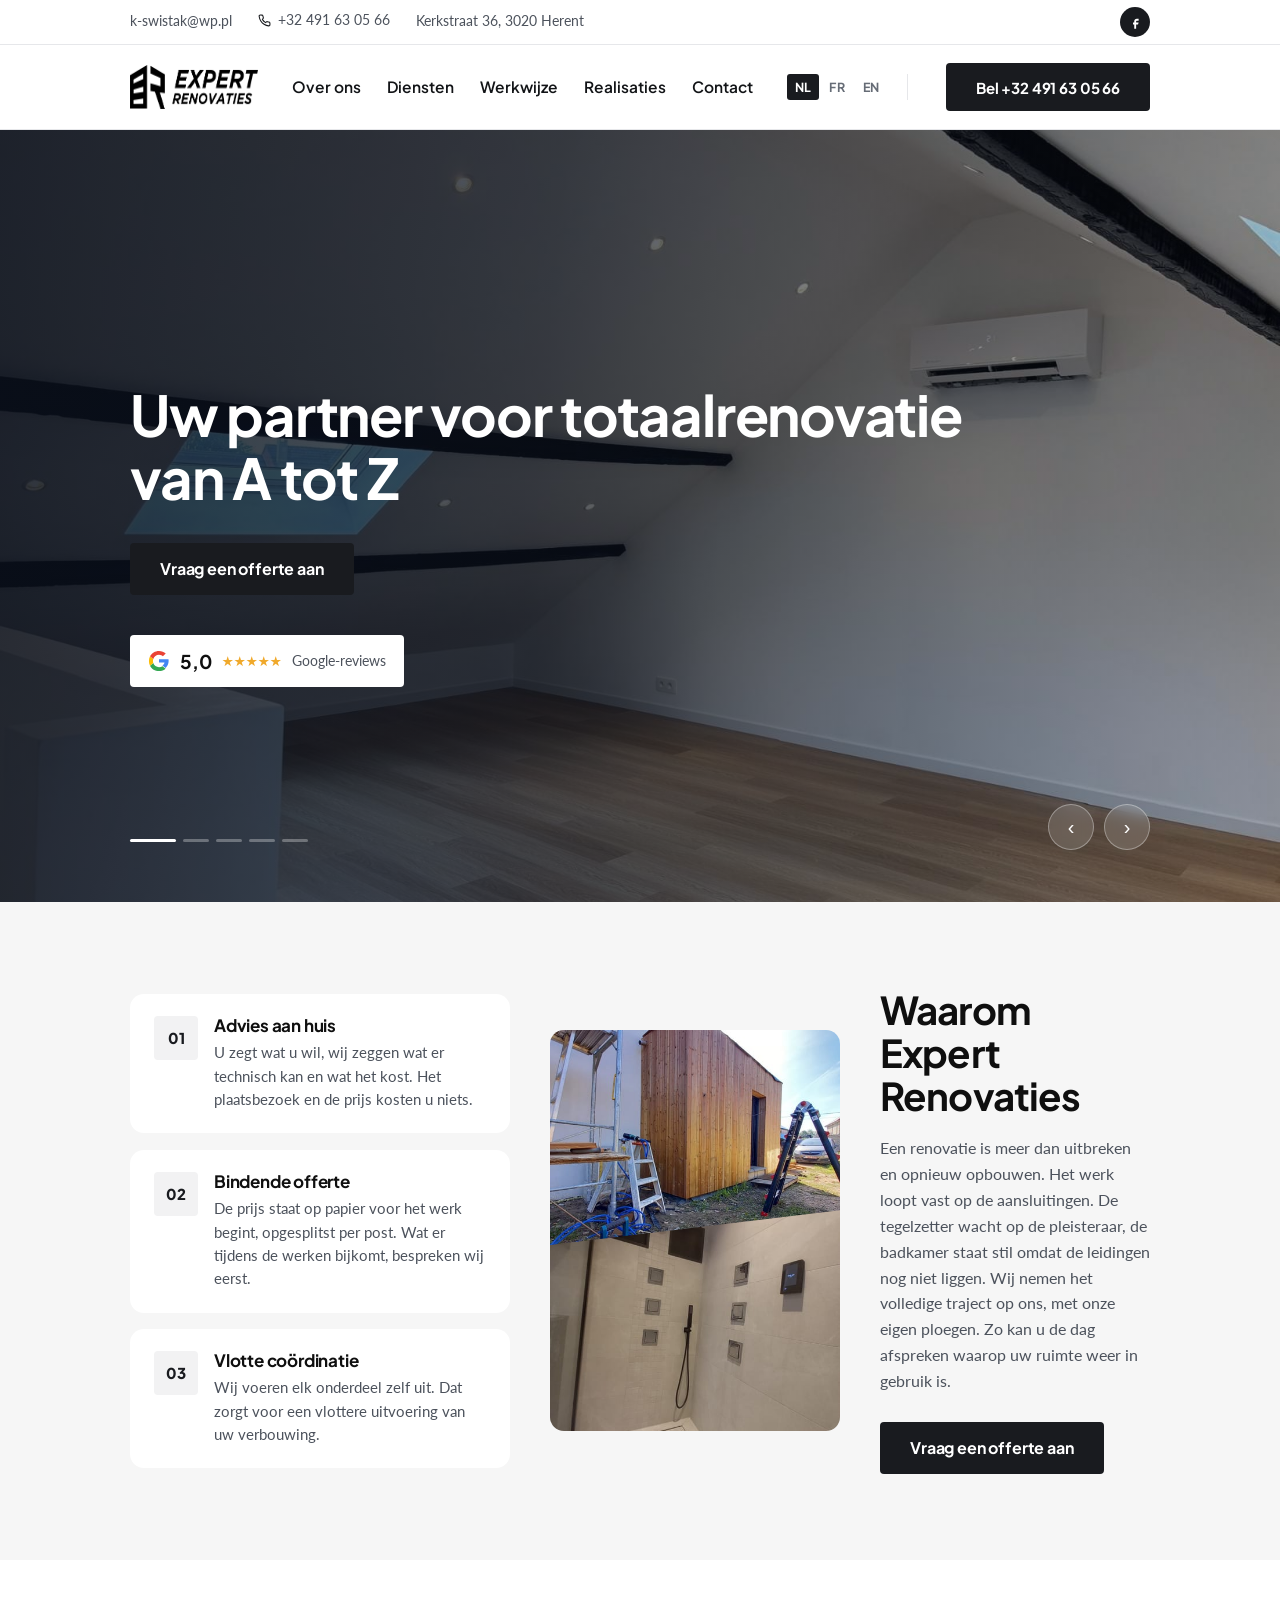
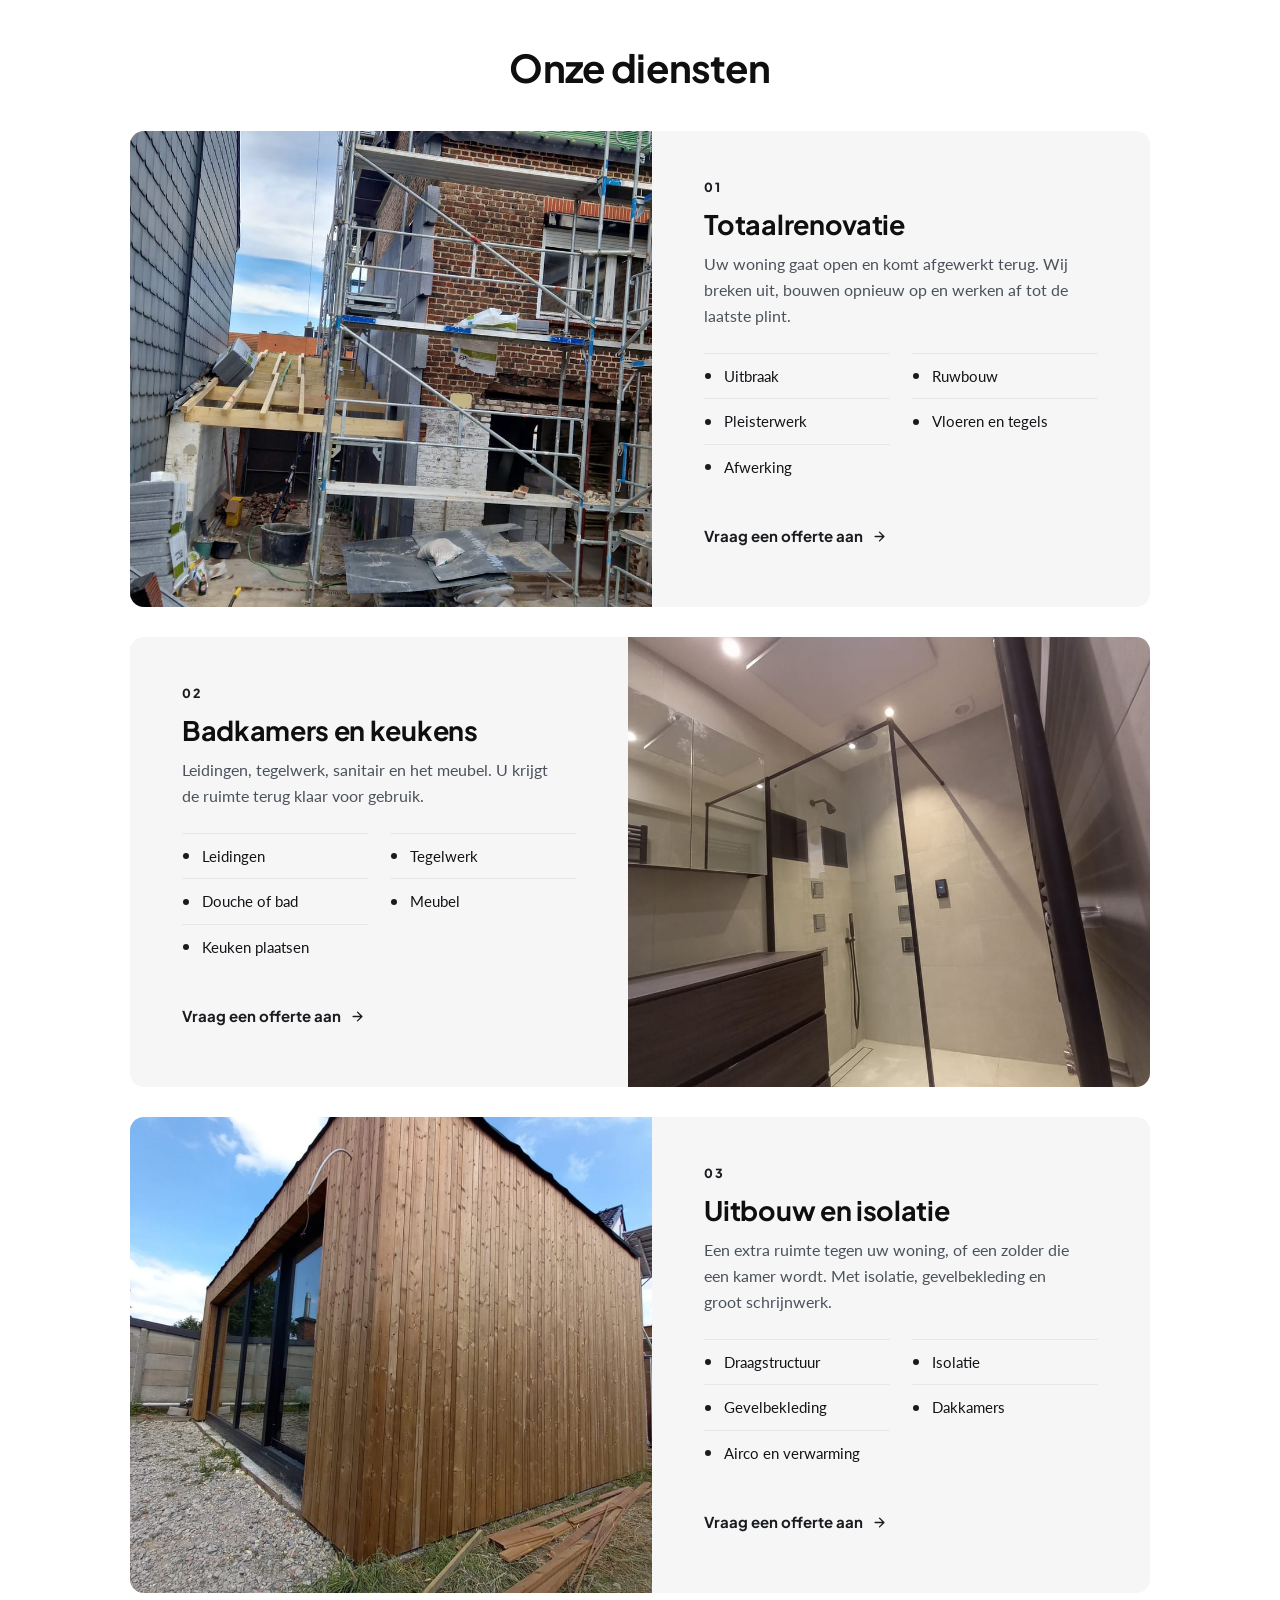
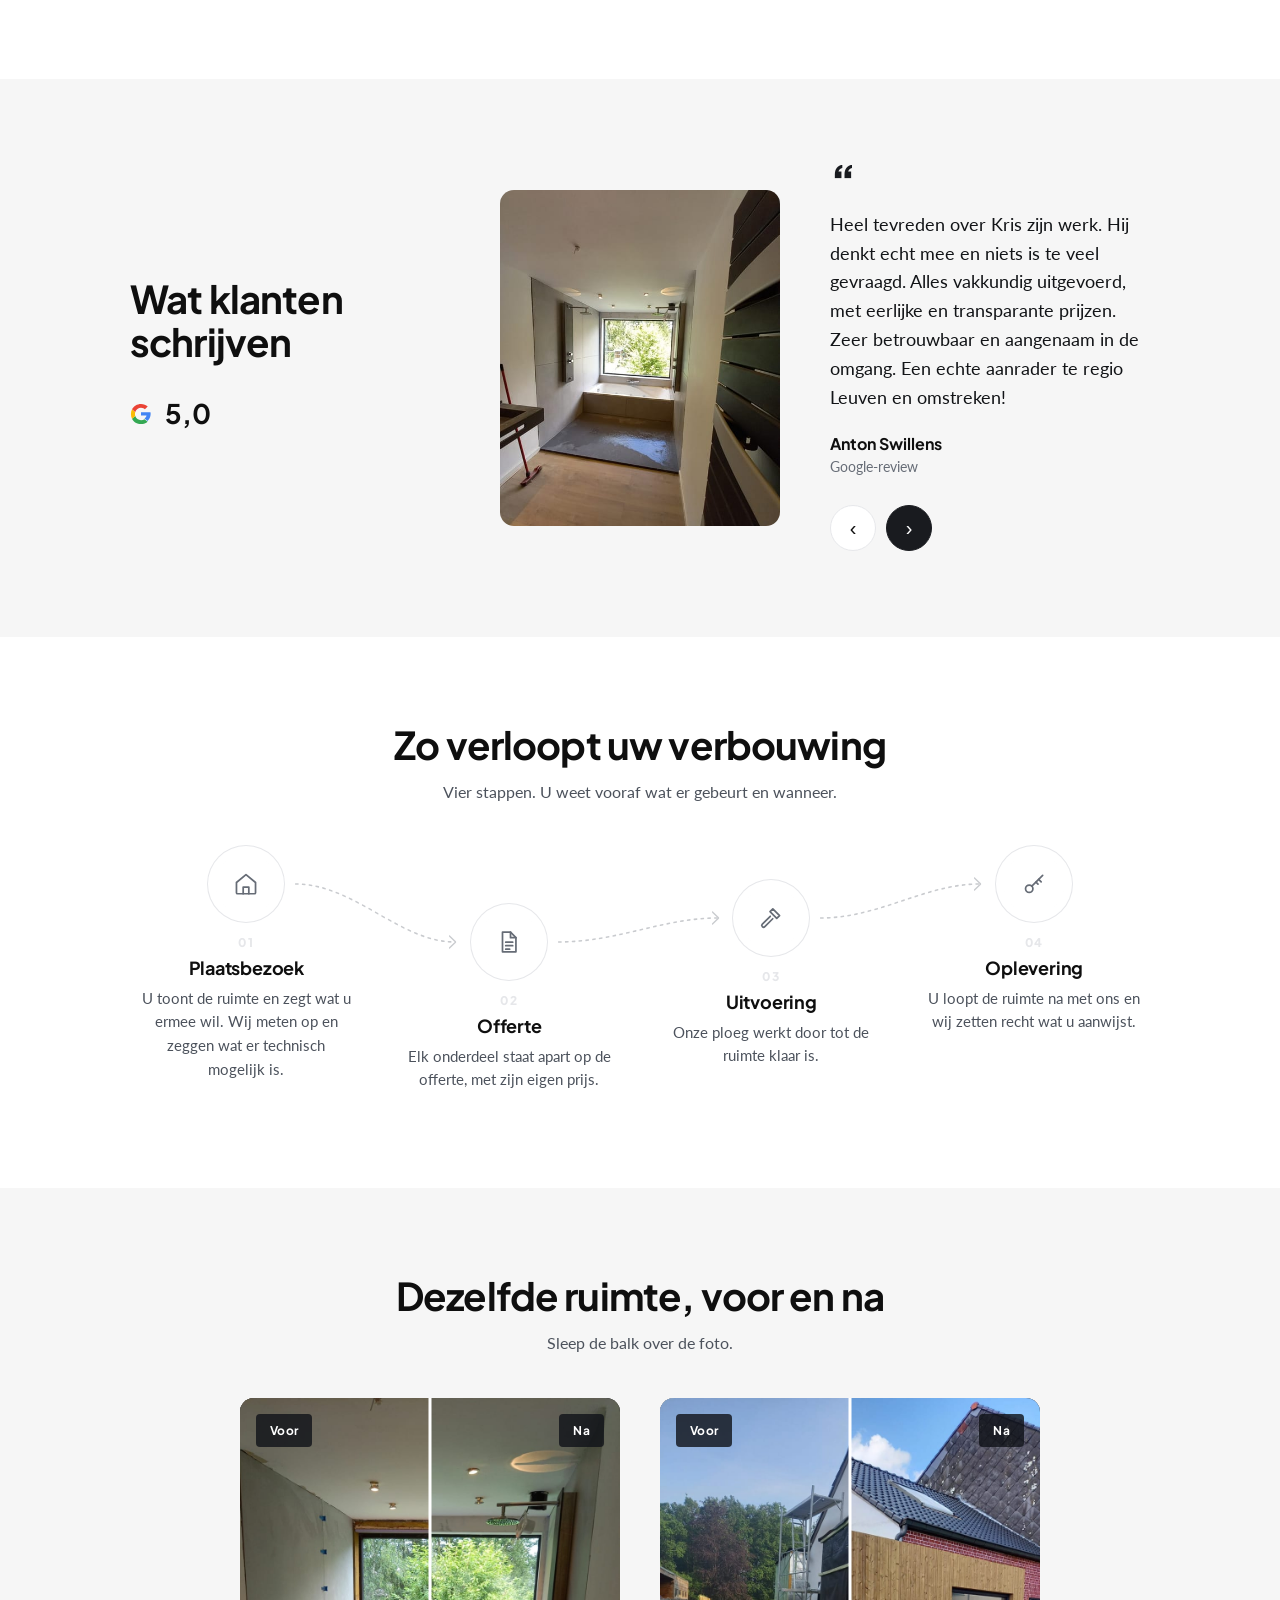
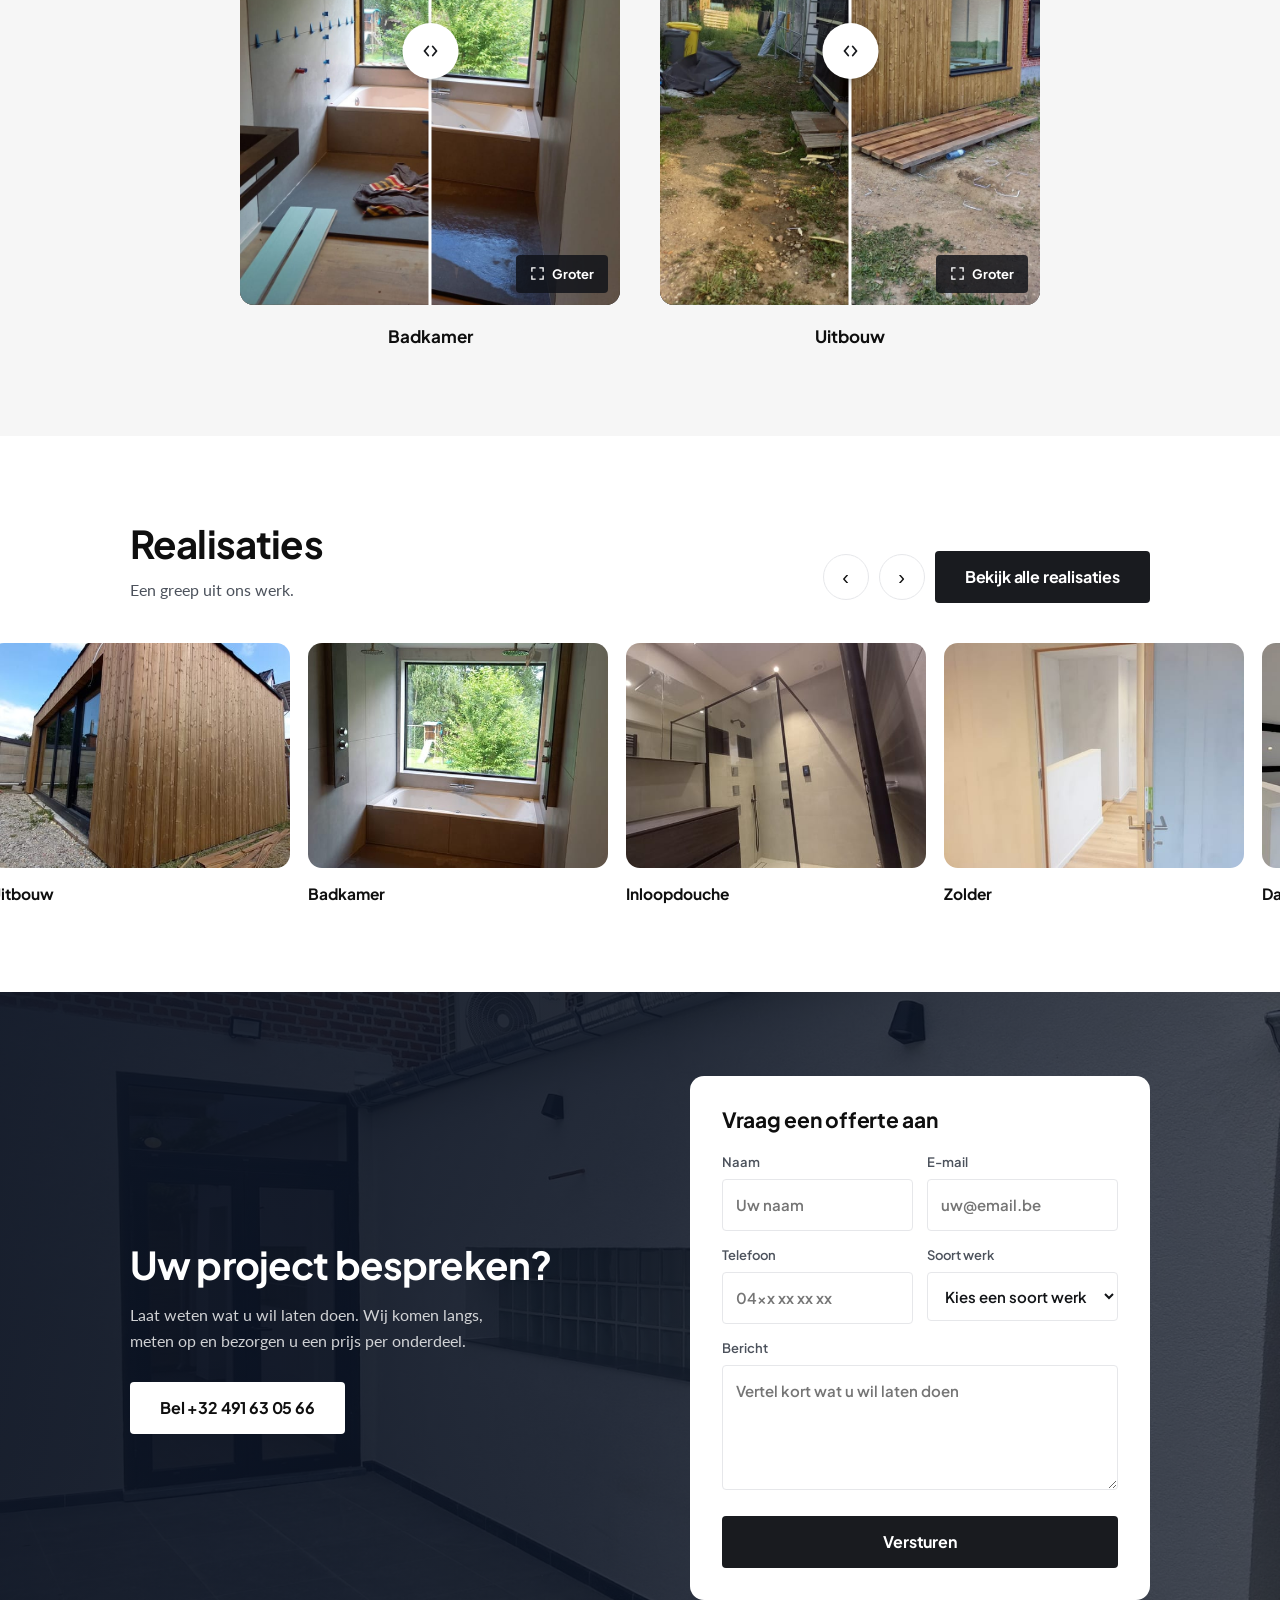
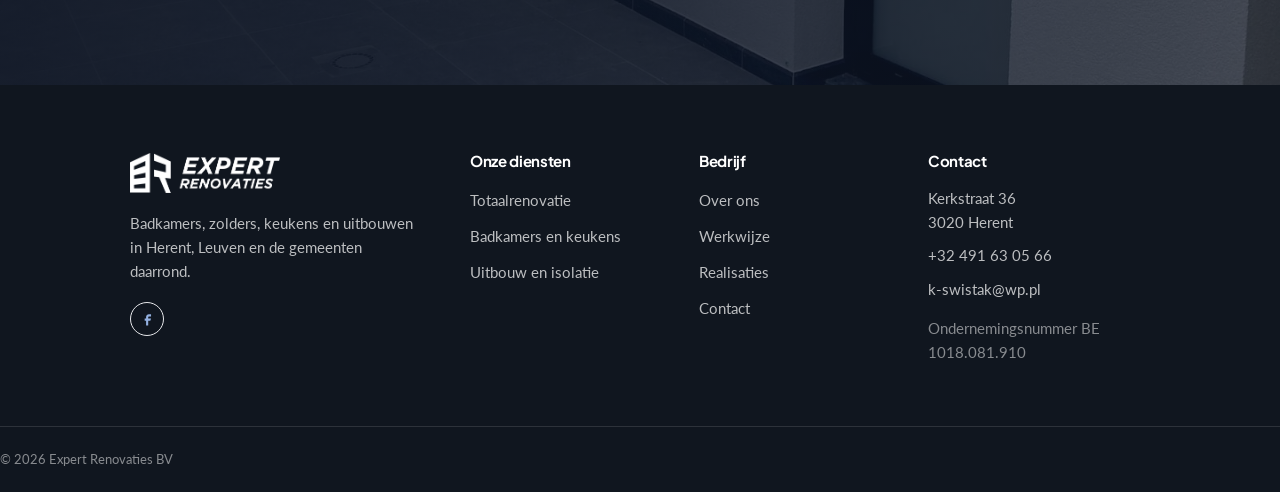
==== commit 8255493b: "Waarom-intro eindigt met wat het de klant oplevert, in drie talen" ====
--- a/index.html
+++ b/index.html
@@ -70,7 +70,7 @@
   <div class="er-breed er-waarom__in">
     <div class="er-waarom__tekst er-op">
       <h2>Waarom Expert Renovaties</h2>
-      <p>Een renovatie is meer dan uitbreken en opnieuw opbouwen. Het werk loopt vast op de aansluitingen. De tegelzetter wacht op de pleisteraar, de badkamer staat stil omdat de leidingen nog niet liggen. Wij nemen het volledige traject op ons, met onze eigen ploegen.</p>
+      <p>Een renovatie is meer dan uitbreken en opnieuw opbouwen. Het werk loopt vast op de aansluitingen. De tegelzetter wacht op de pleisteraar, de badkamer staat stil omdat de leidingen nog niet liggen. Wij nemen het volledige traject op ons, met onze eigen ploegen. Zo kan u de dag afspreken waarop uw ruimte weer in gebruik is.</p>
       <a class="er-knop er-knop--vol" href="#contact">Vraag een offerte aan</a>
     </div>
     <ul class="er-redenen">
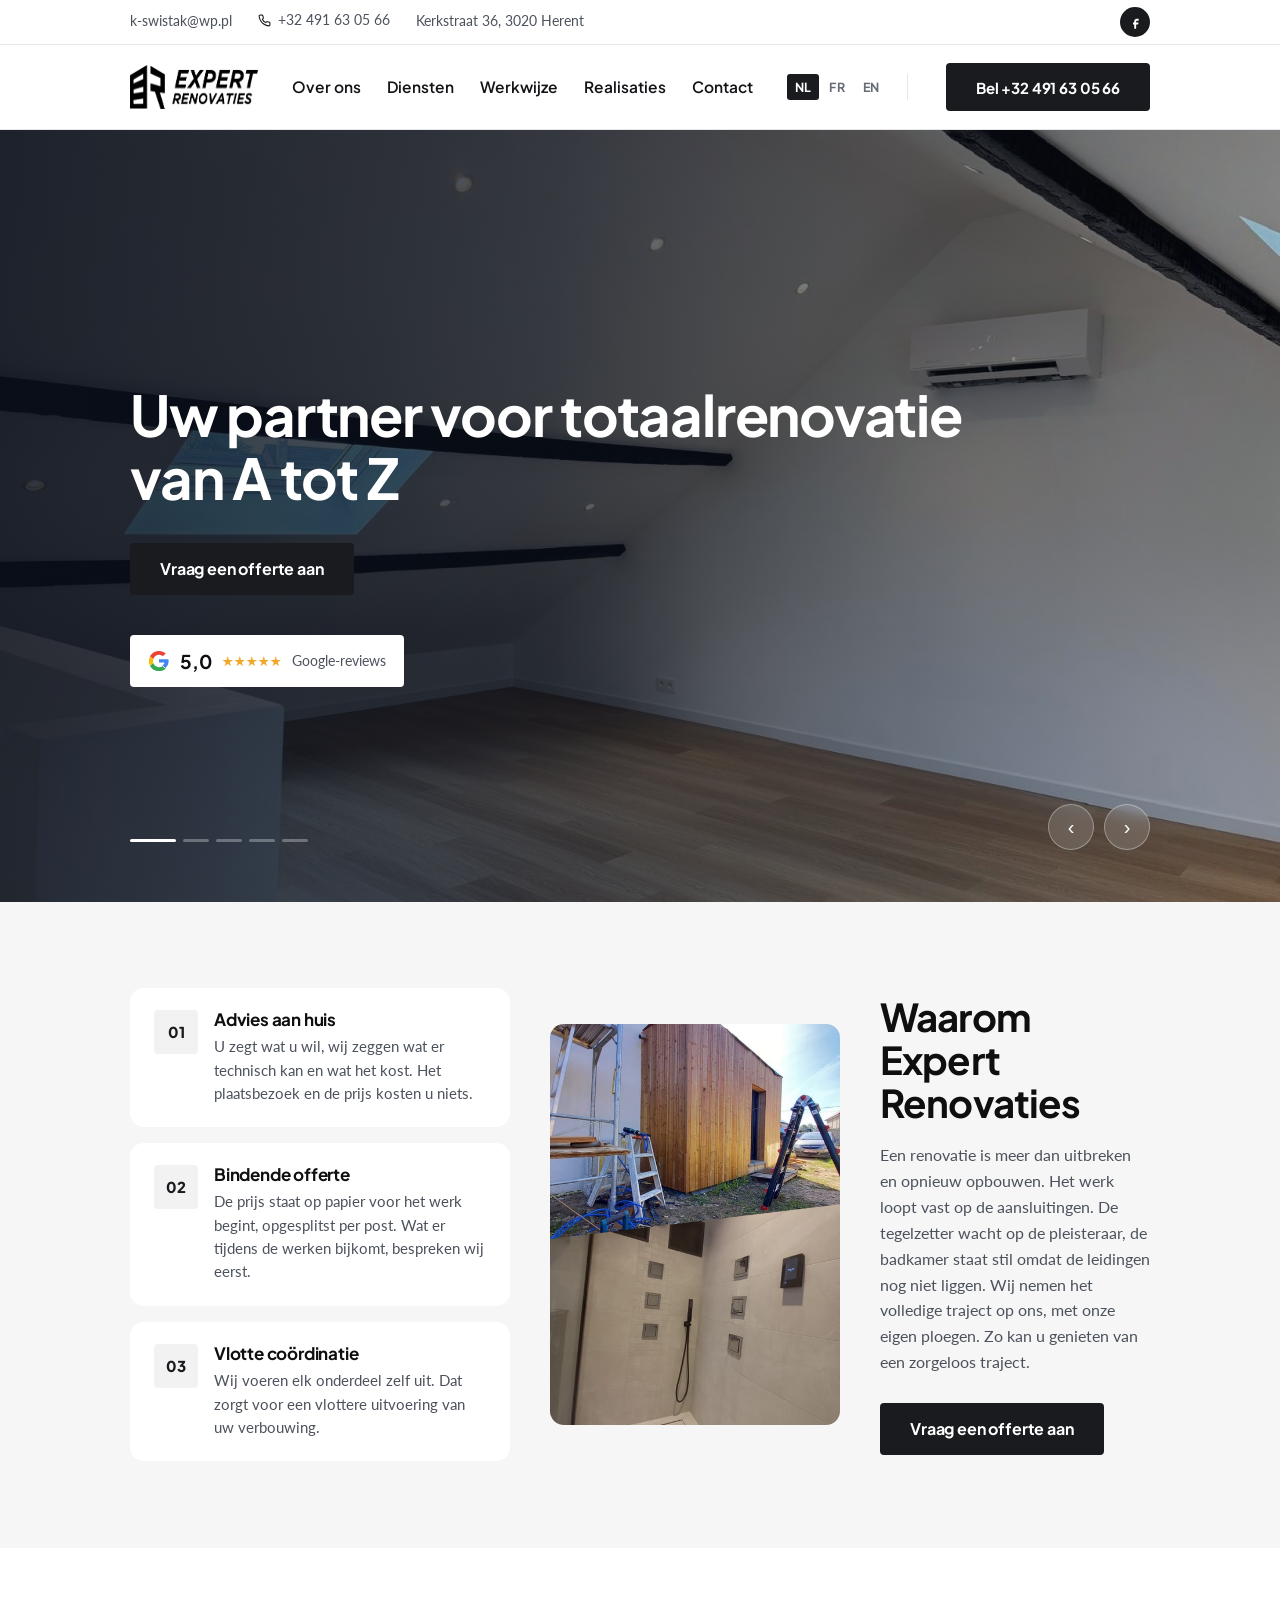
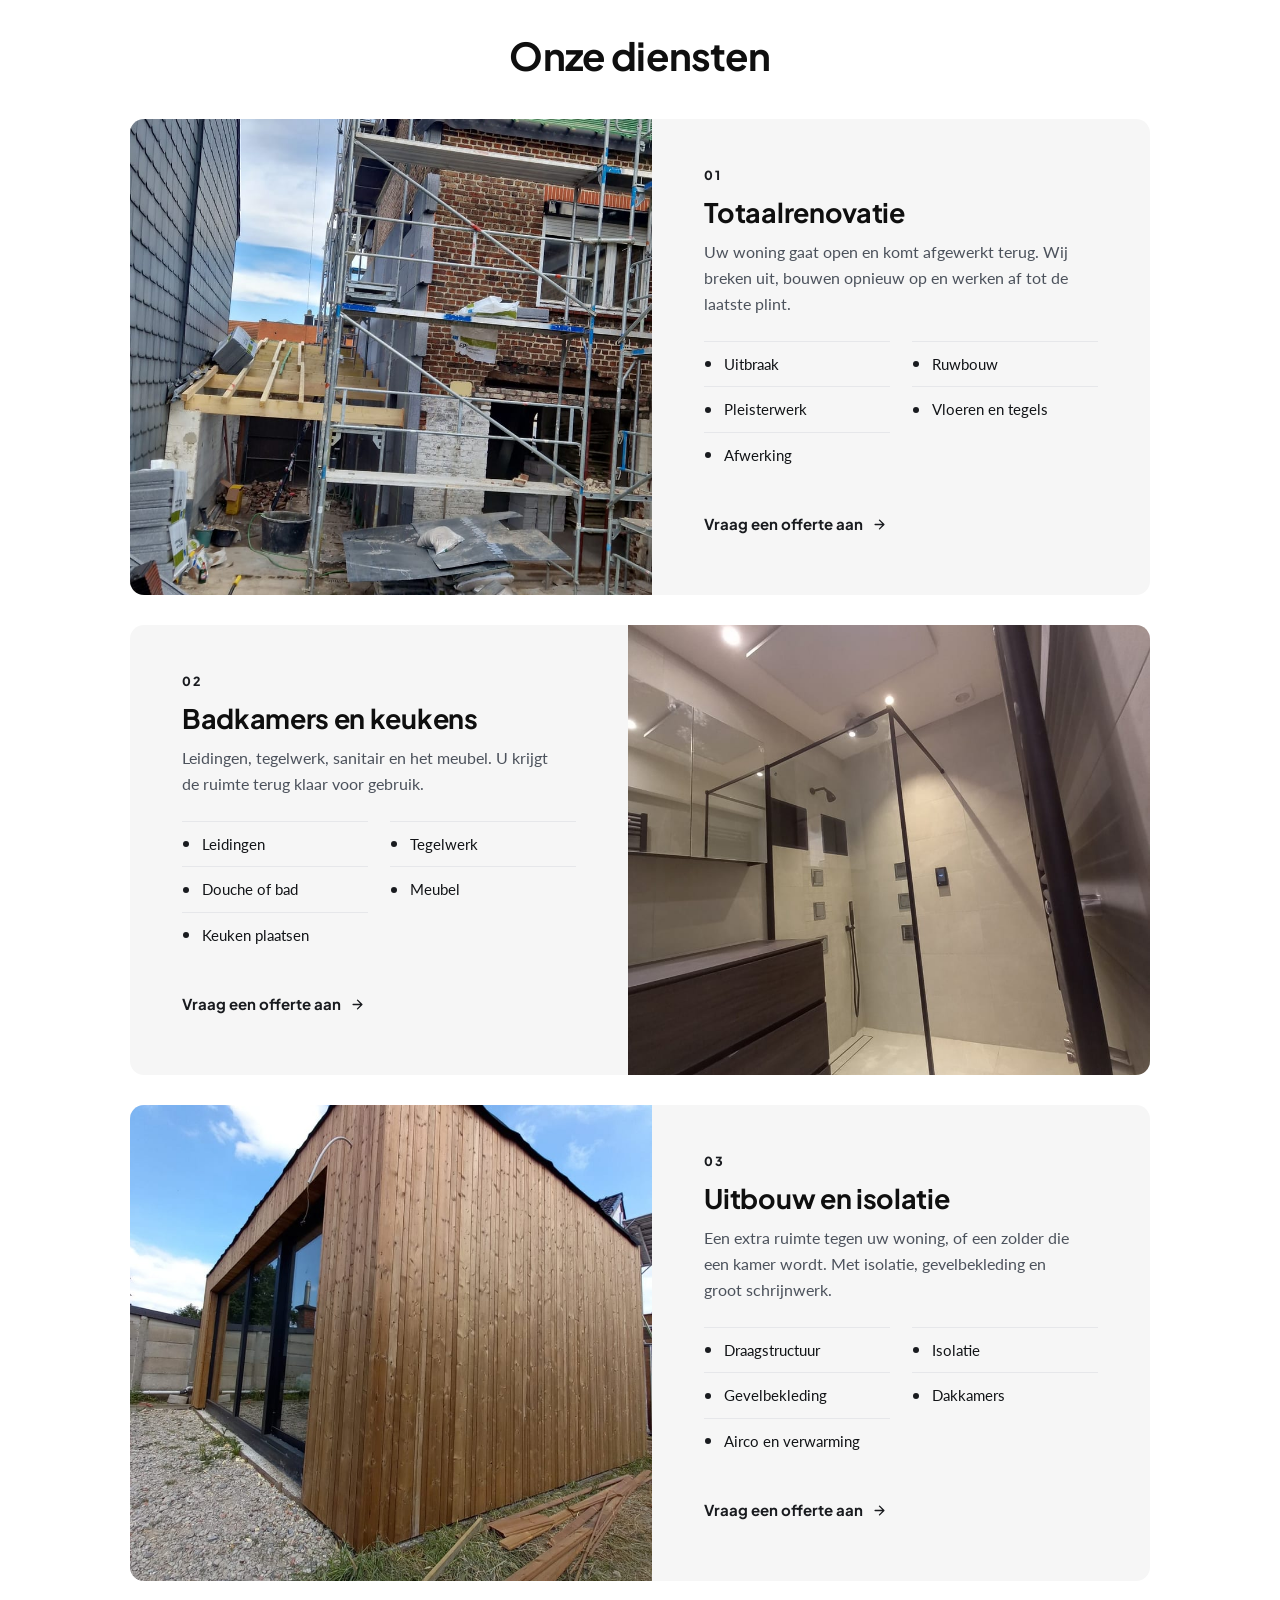
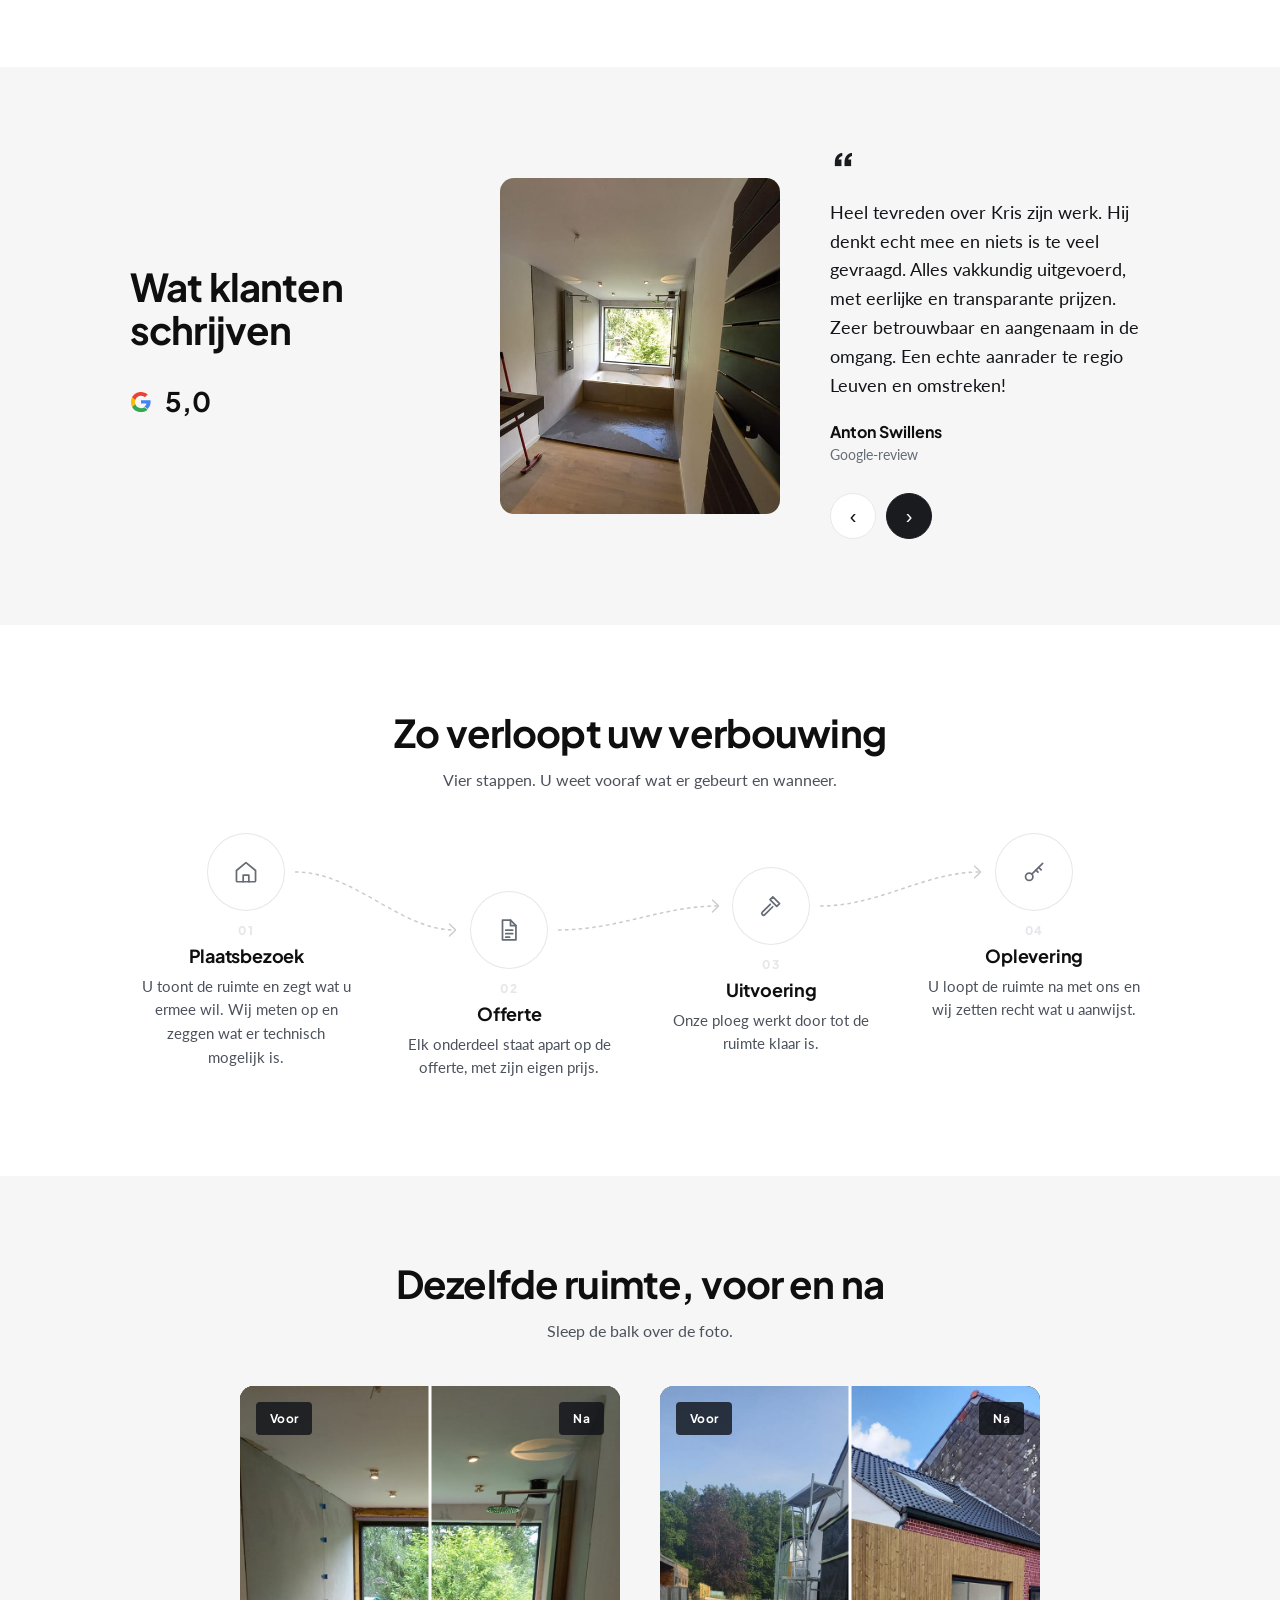
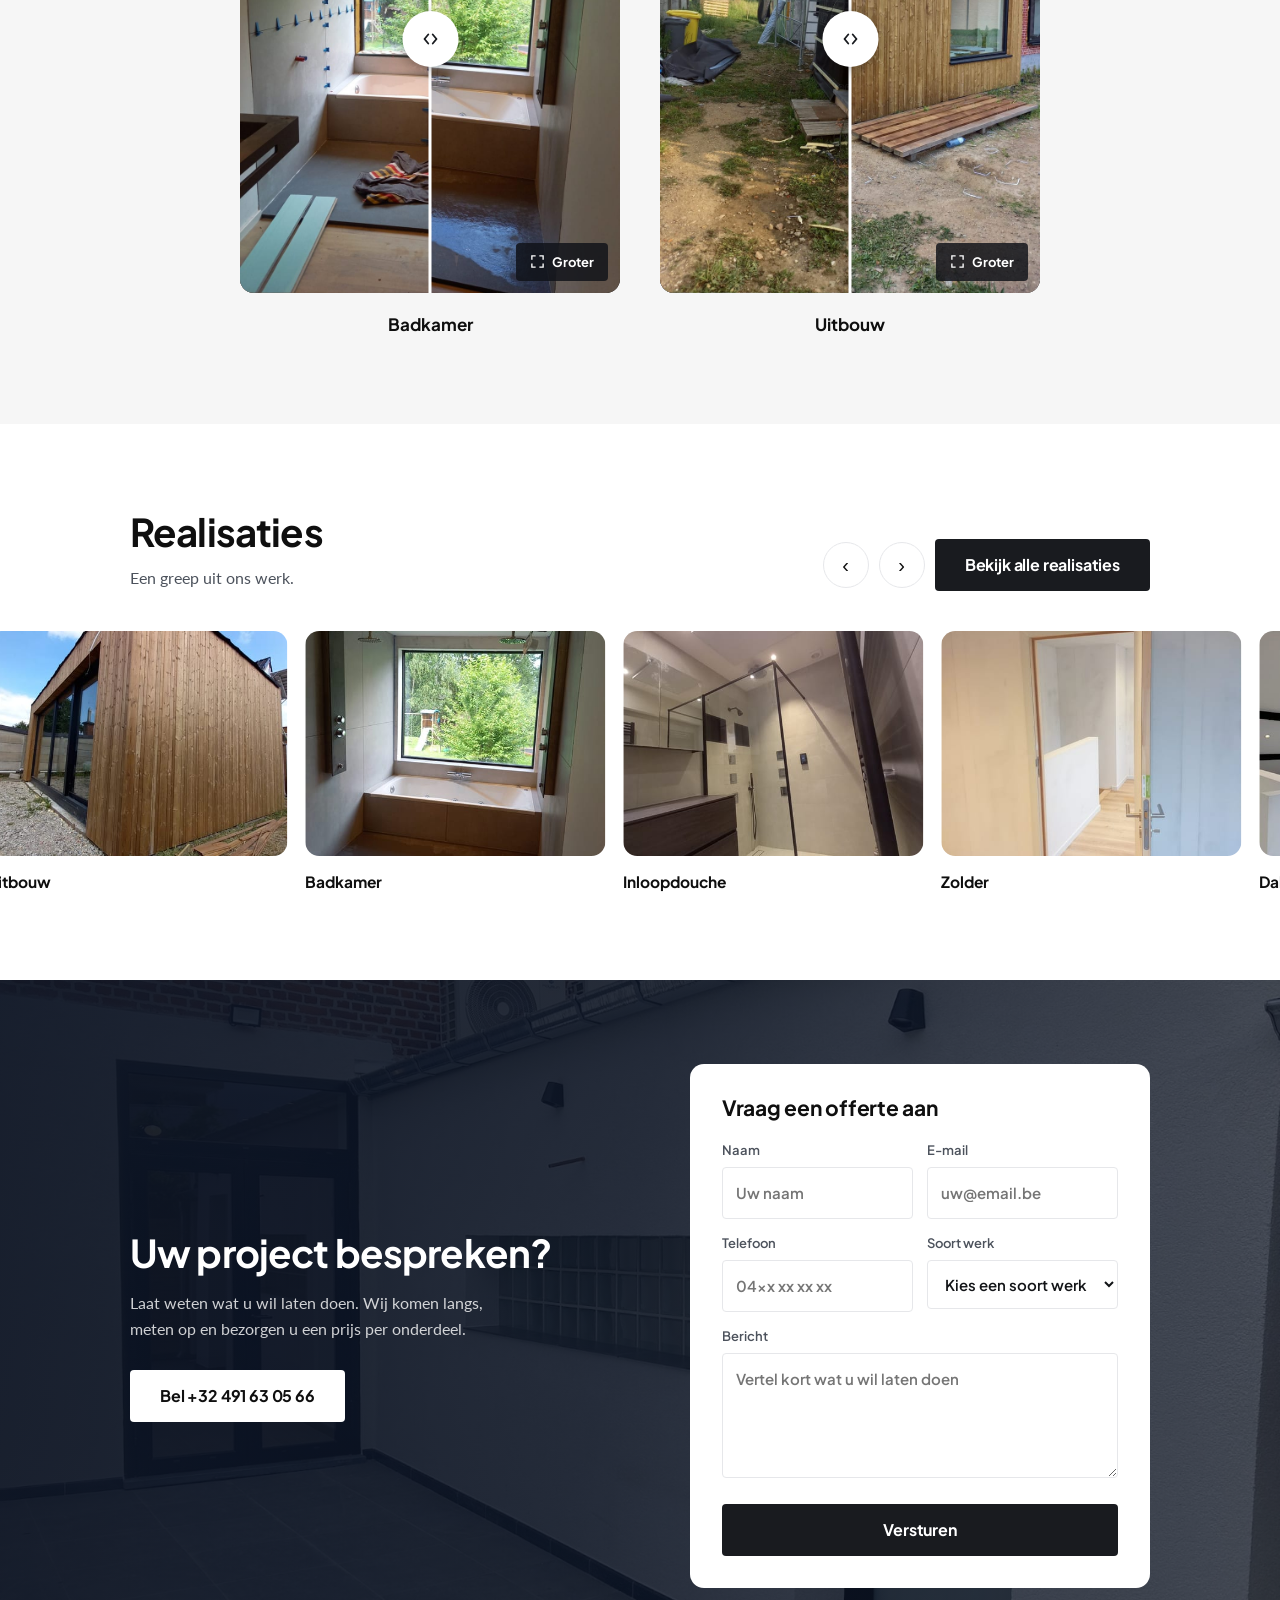
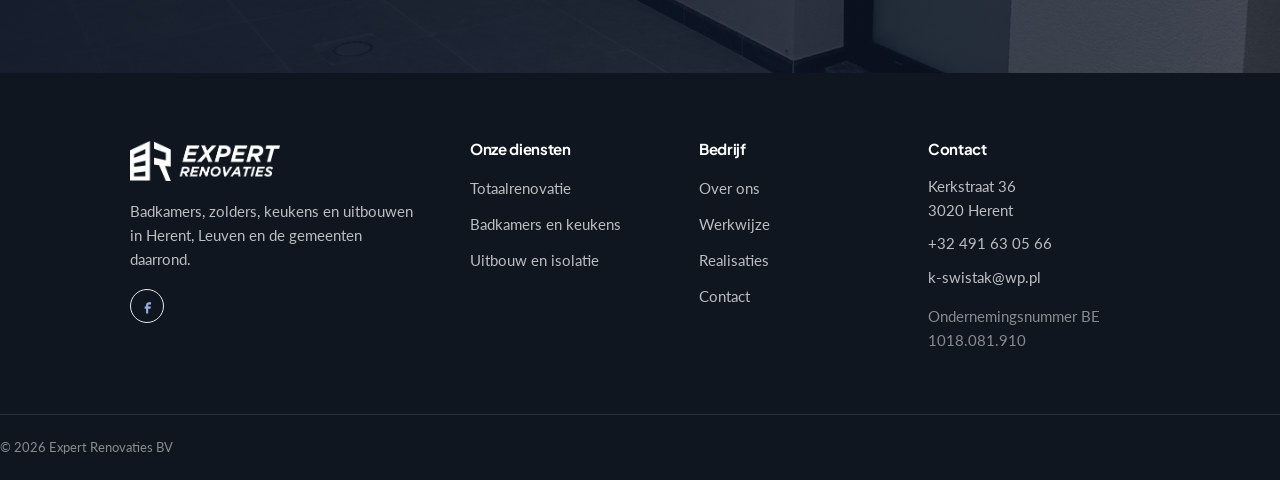
==== commit 36329879: "Slotzin waarom-blok: zorgeloos traject" ====
--- a/index.html
+++ b/index.html
@@ -70,7 +70,7 @@
   <div class="er-breed er-waarom__in">
     <div class="er-waarom__tekst er-op">
       <h2>Waarom Expert Renovaties</h2>
-      <p>Een renovatie is meer dan uitbreken en opnieuw opbouwen. Het werk loopt vast op de aansluitingen. De tegelzetter wacht op de pleisteraar, de badkamer staat stil omdat de leidingen nog niet liggen. Wij nemen het volledige traject op ons, met onze eigen ploegen. Zo kan u de dag afspreken waarop uw ruimte weer in gebruik is.</p>
+      <p>Een renovatie is meer dan uitbreken en opnieuw opbouwen. Het werk loopt vast op de aansluitingen. De tegelzetter wacht op de pleisteraar, de badkamer staat stil omdat de leidingen nog niet liggen. Wij nemen het volledige traject op ons, met onze eigen ploegen. Zo kan u genieten van een zorgeloos traject.</p>
       <a class="er-knop er-knop--vol" href="#contact">Vraag een offerte aan</a>
     </div>
     <ul class="er-redenen">
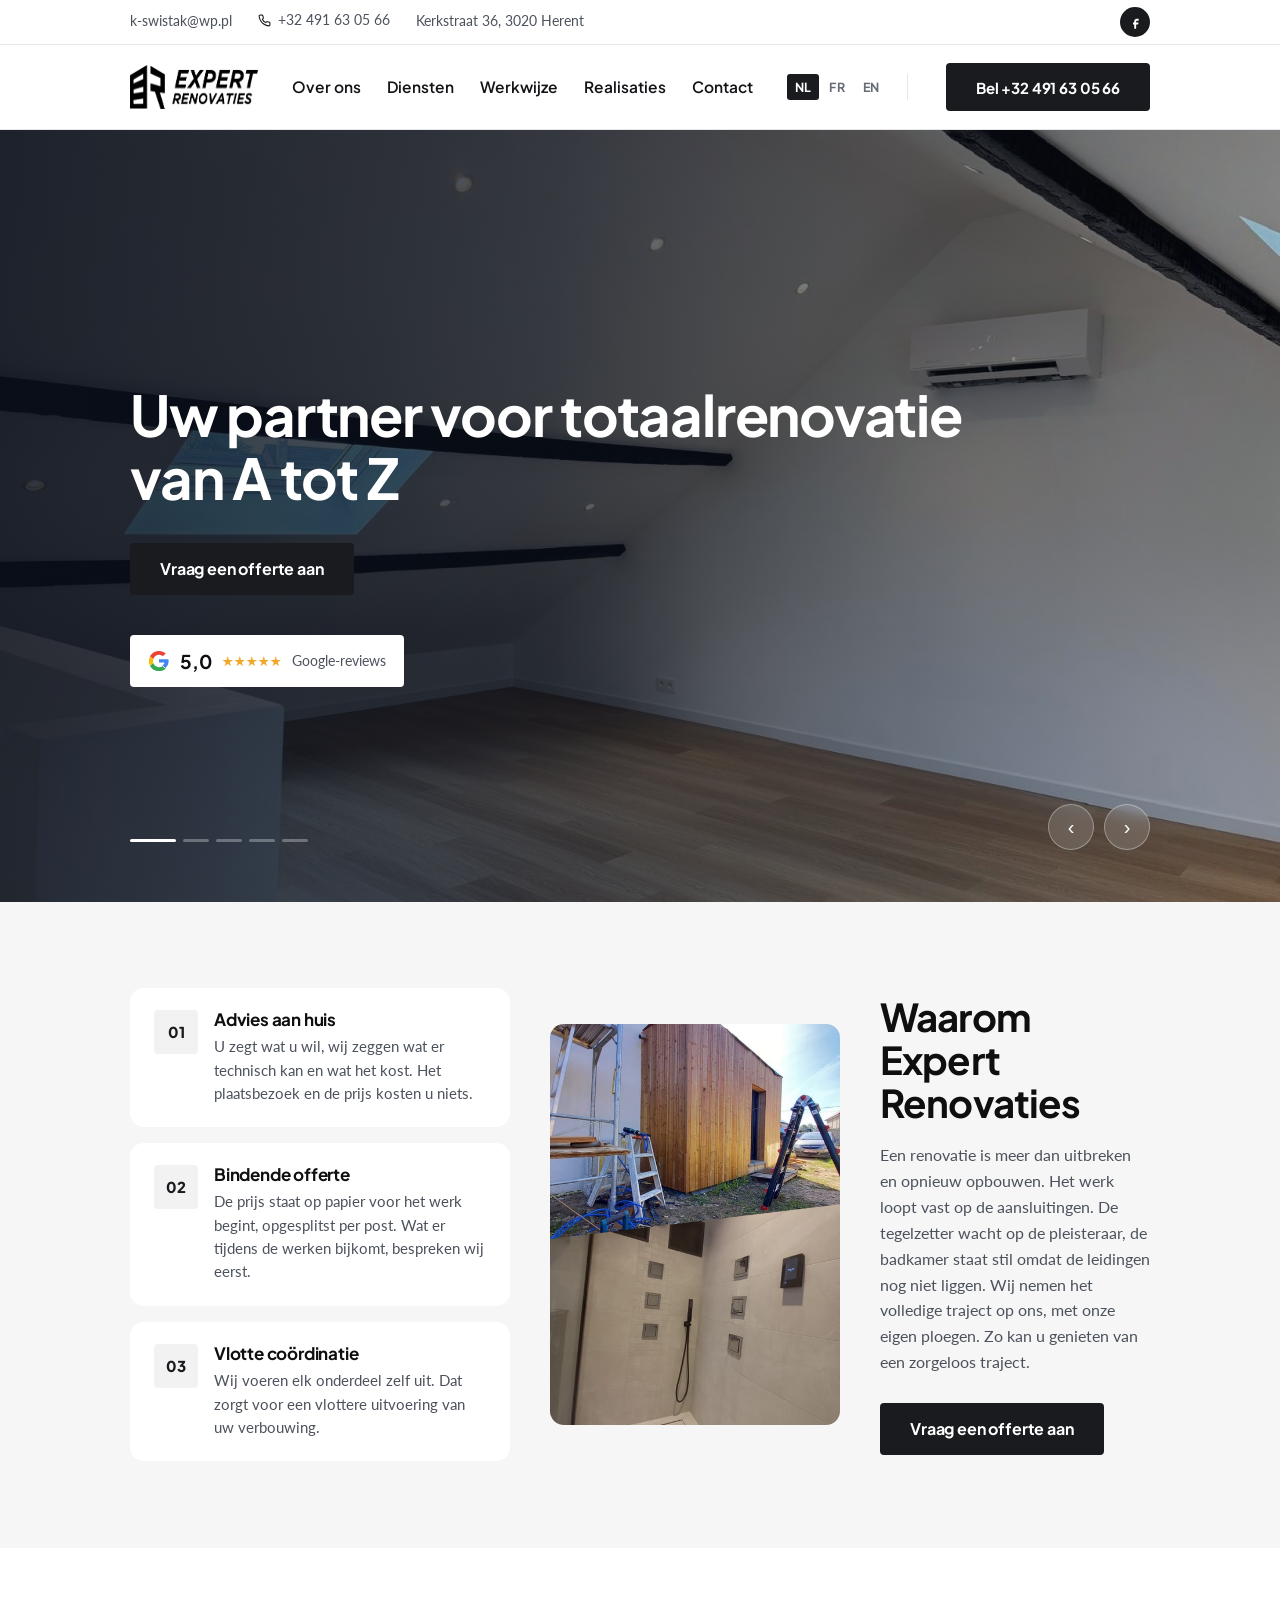
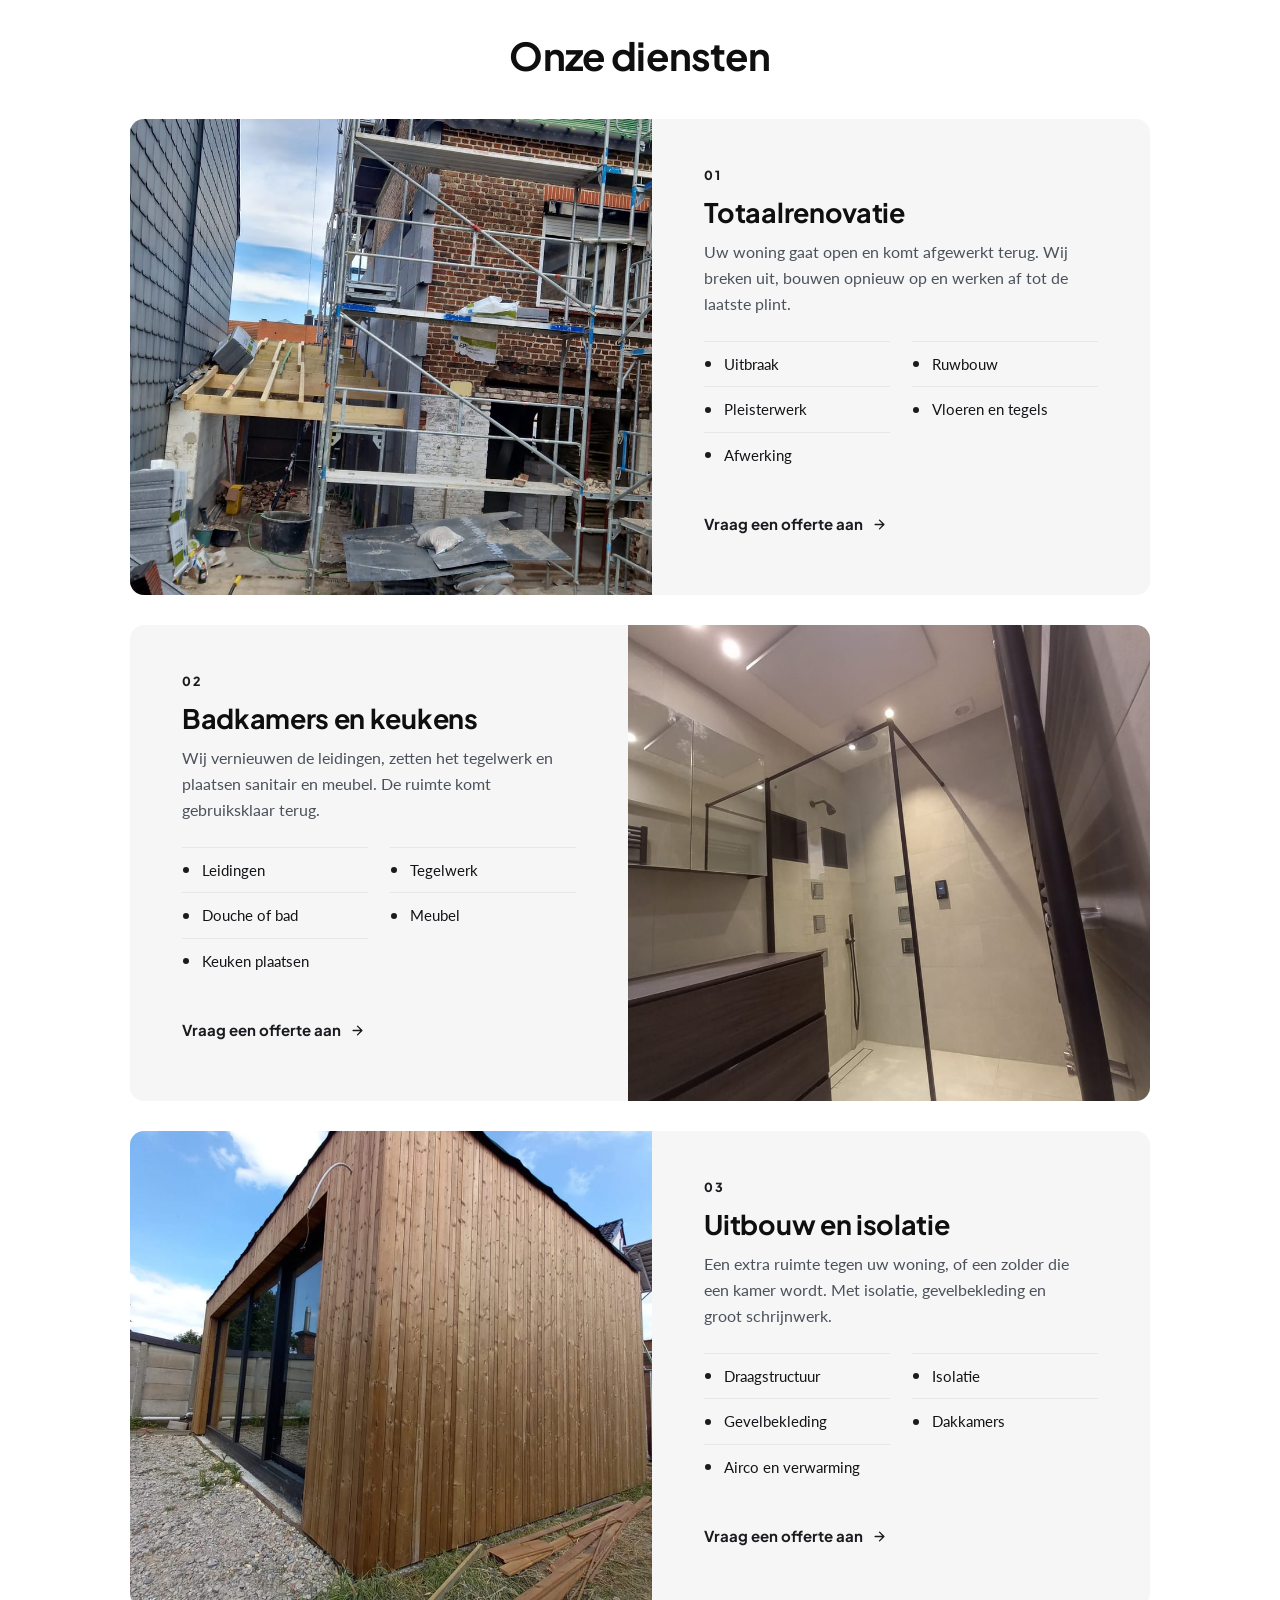
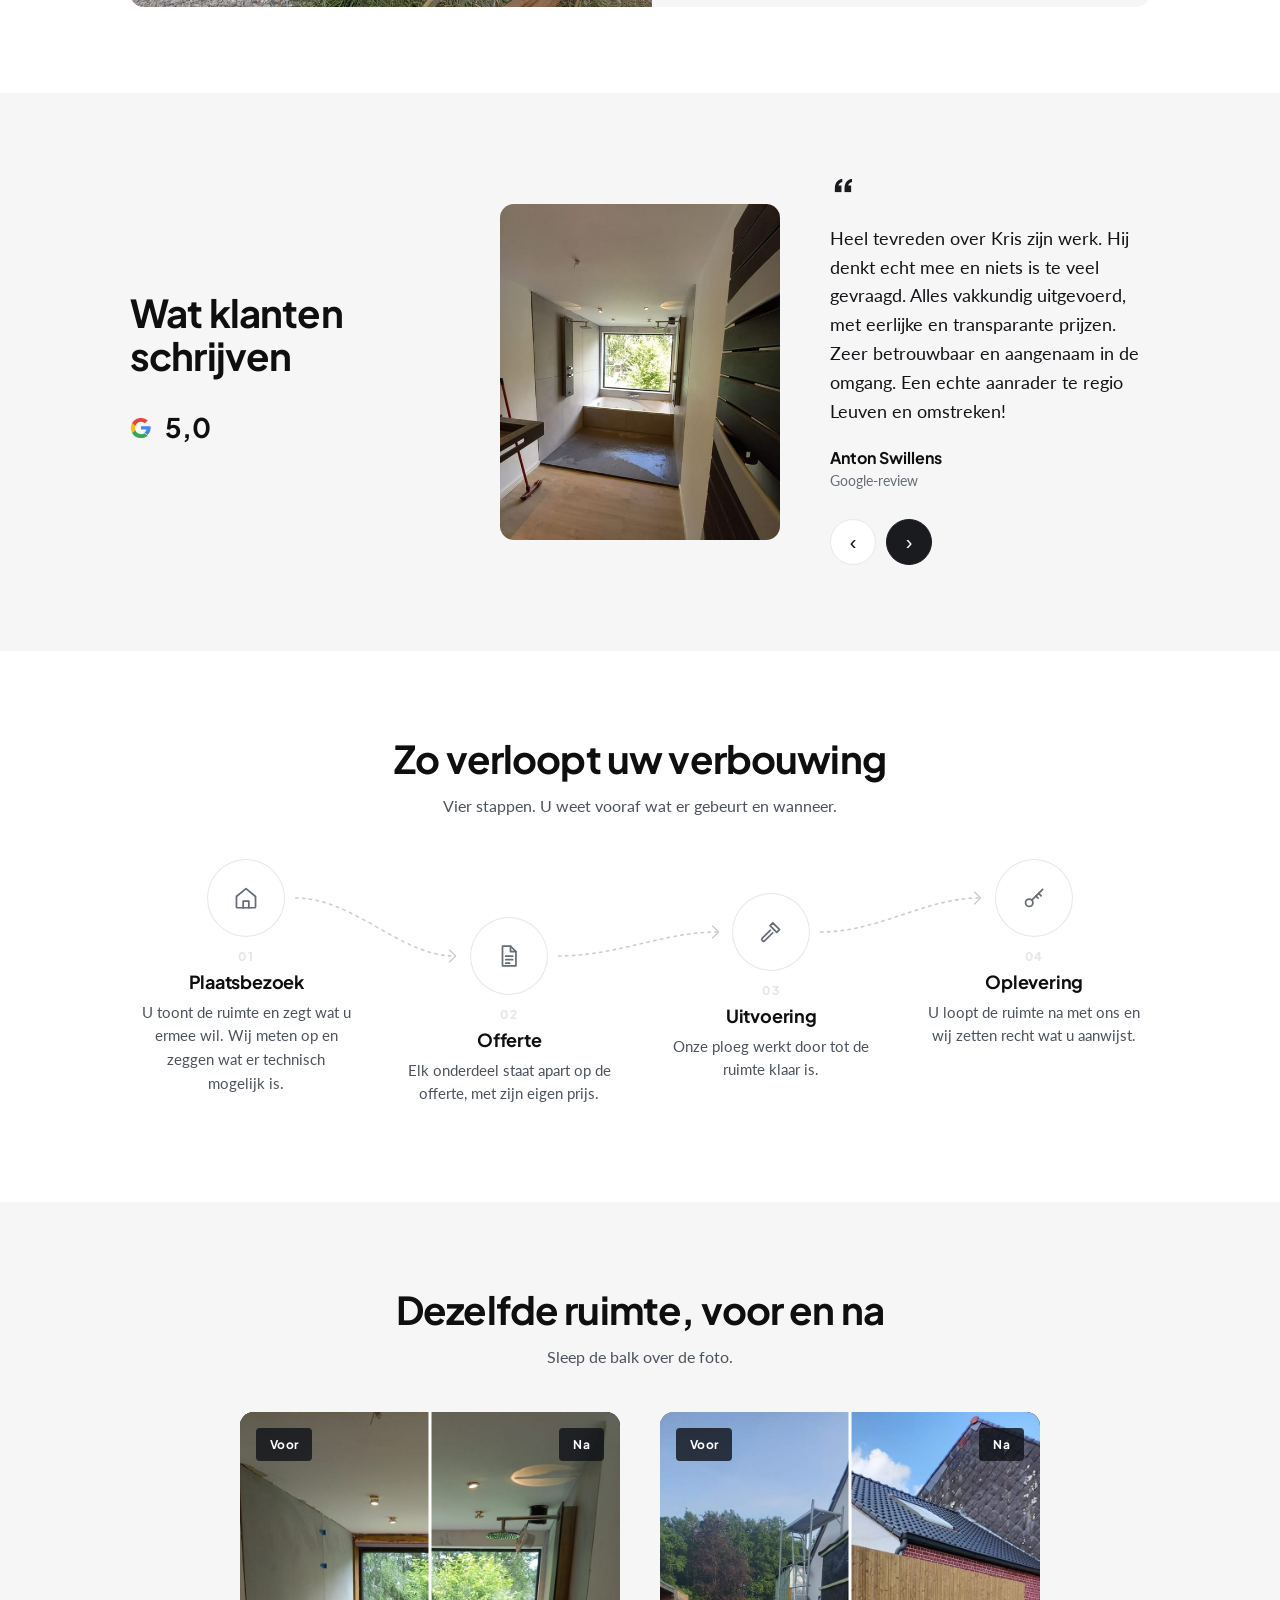
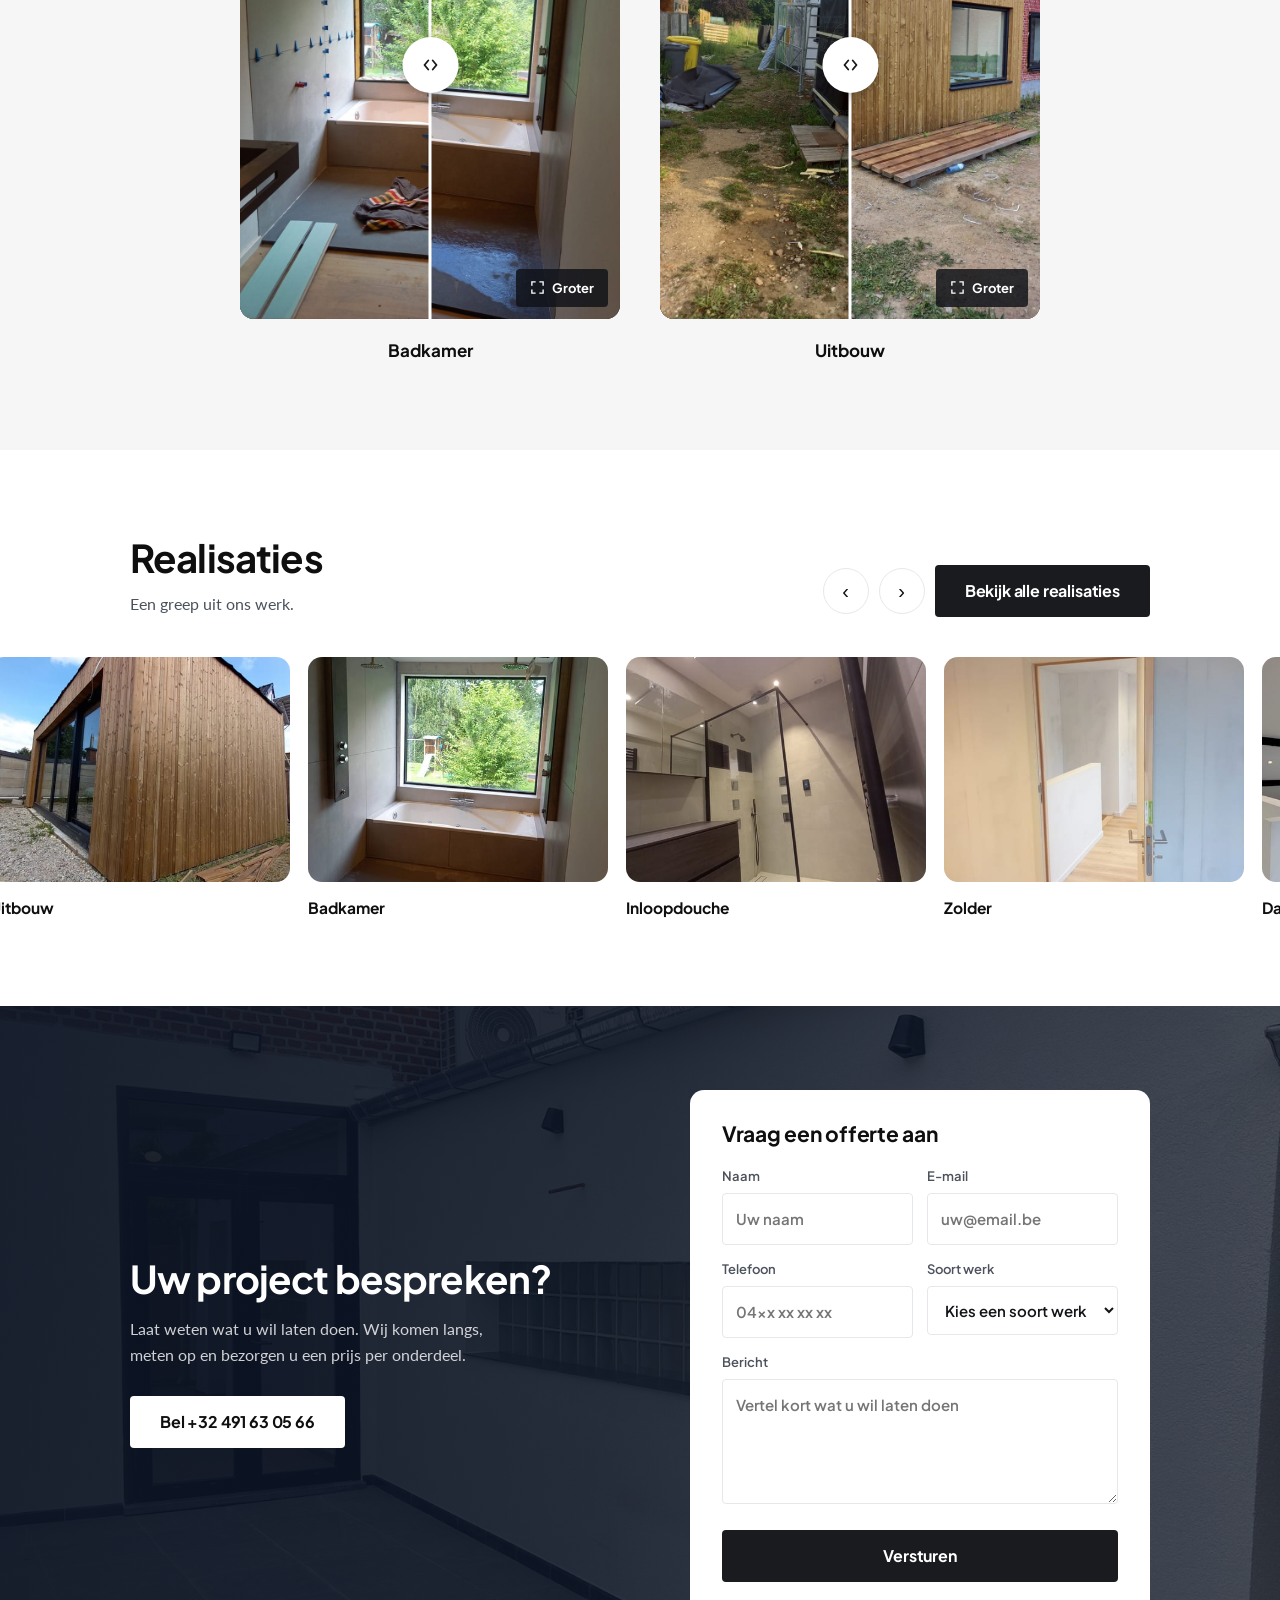
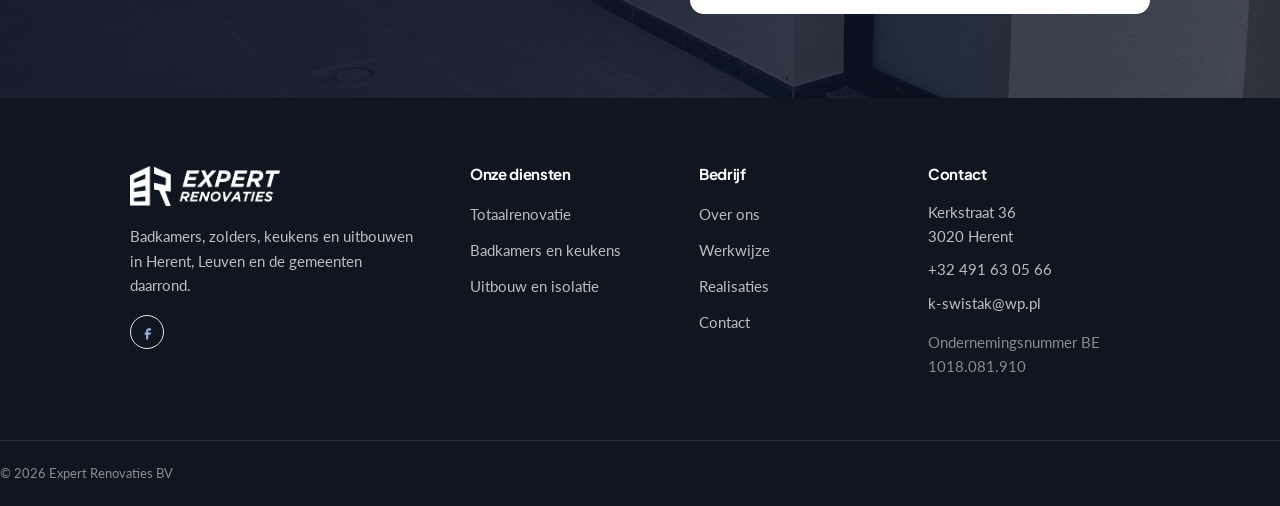
==== commit 4ba13509: "Badkamers en keukens: vlottere dienstomschrijving in drie talen" ====
--- a/index.html
+++ b/index.html
@@ -110,7 +110,7 @@
         <div class="er-rij__tekst">
           <span class="er-rij__nr">02</span>
           <h3>Badkamers en keukens</h3>
-          <p>Leidingen, tegelwerk, sanitair en het meubel. U krijgt de ruimte terug klaar voor gebruik.</p>
+          <p>Wij vernieuwen de leidingen, zetten het tegelwerk en plaatsen sanitair en meubel. De ruimte komt gebruiksklaar terug.</p>
           <ul class="er-rij__lijst"><li>Leidingen</li><li>Tegelwerk</li><li>Douche of bad</li><li>Meubel</li><li>Keuken plaatsen</li></ul>
           <a class="er-rij__link" href="#contact">Vraag een offerte aan<svg viewBox="0 0 24 24" width="15" height="15" fill="none" stroke="currentColor" stroke-width="2.2" stroke-linecap="round" stroke-linejoin="round" aria-hidden="true"><path d="M5 12h13M12 5l7 7-7 7"/></svg></a>
         </div>
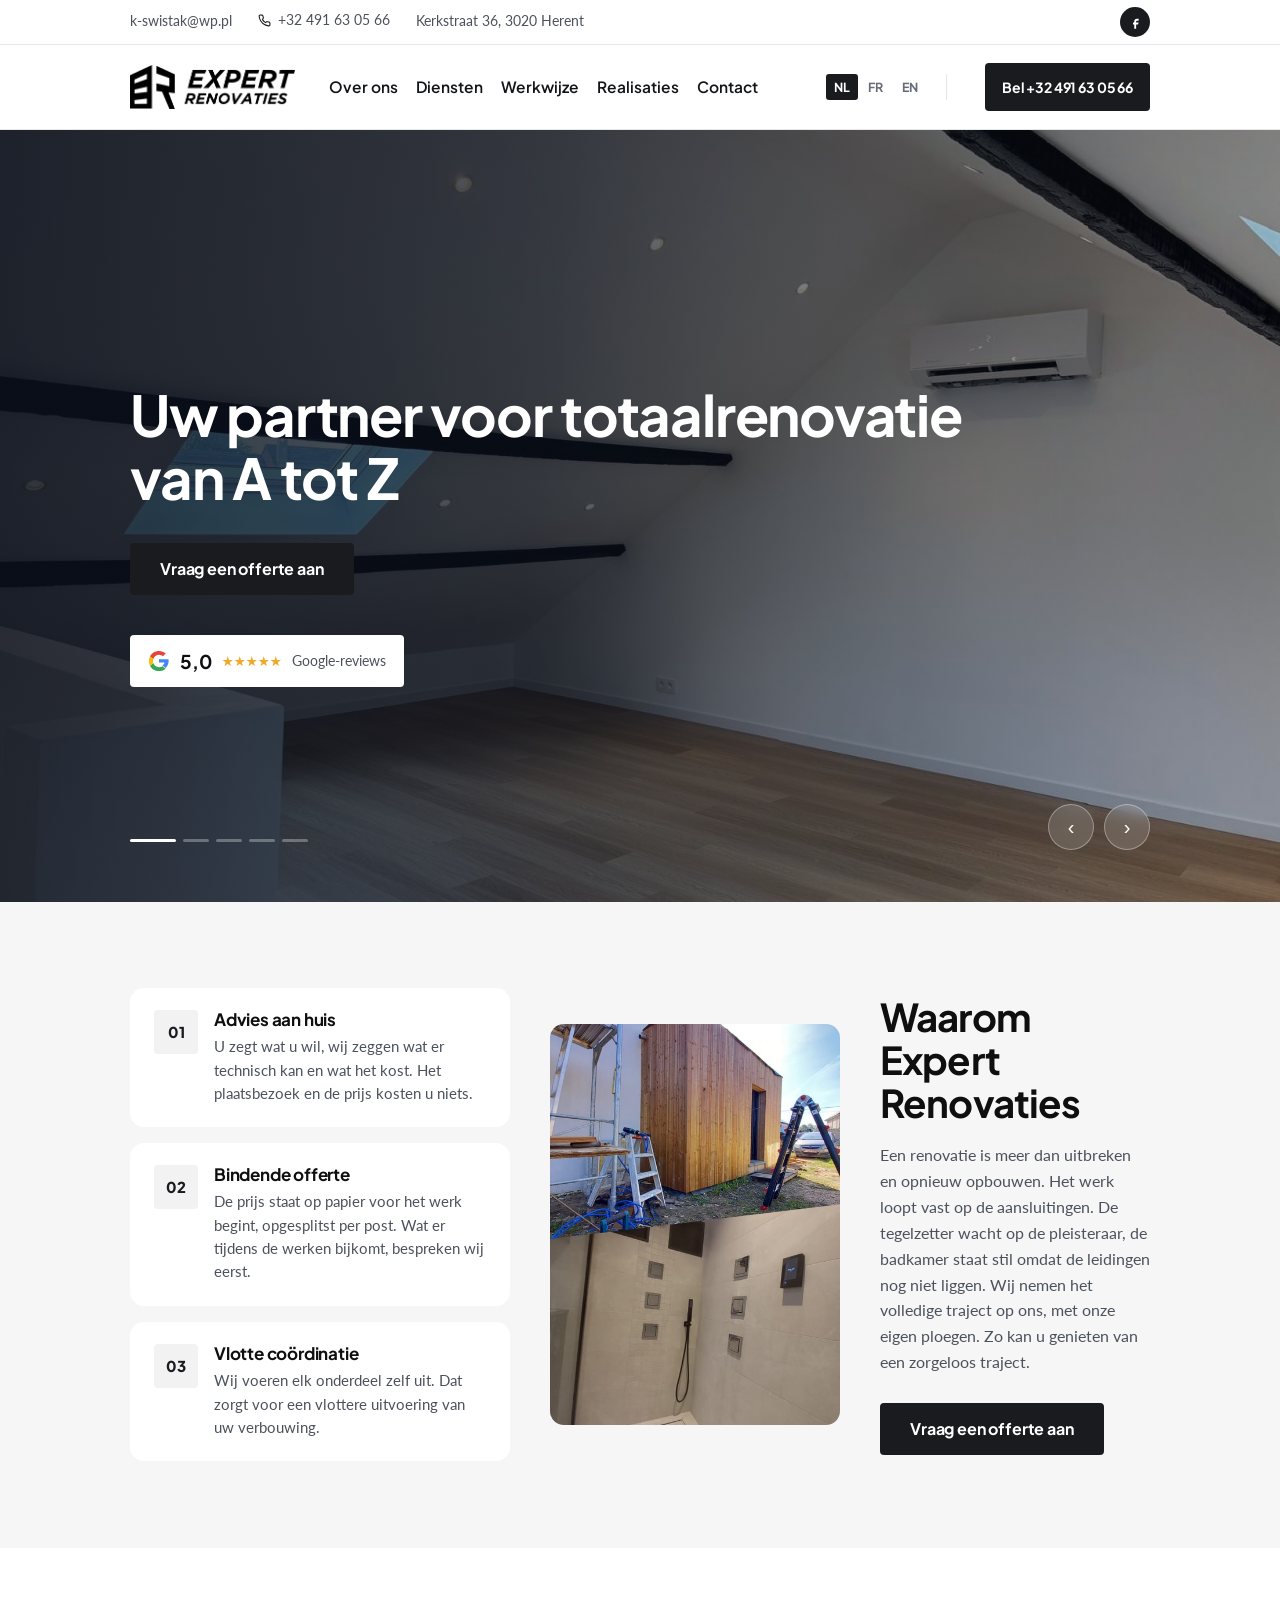
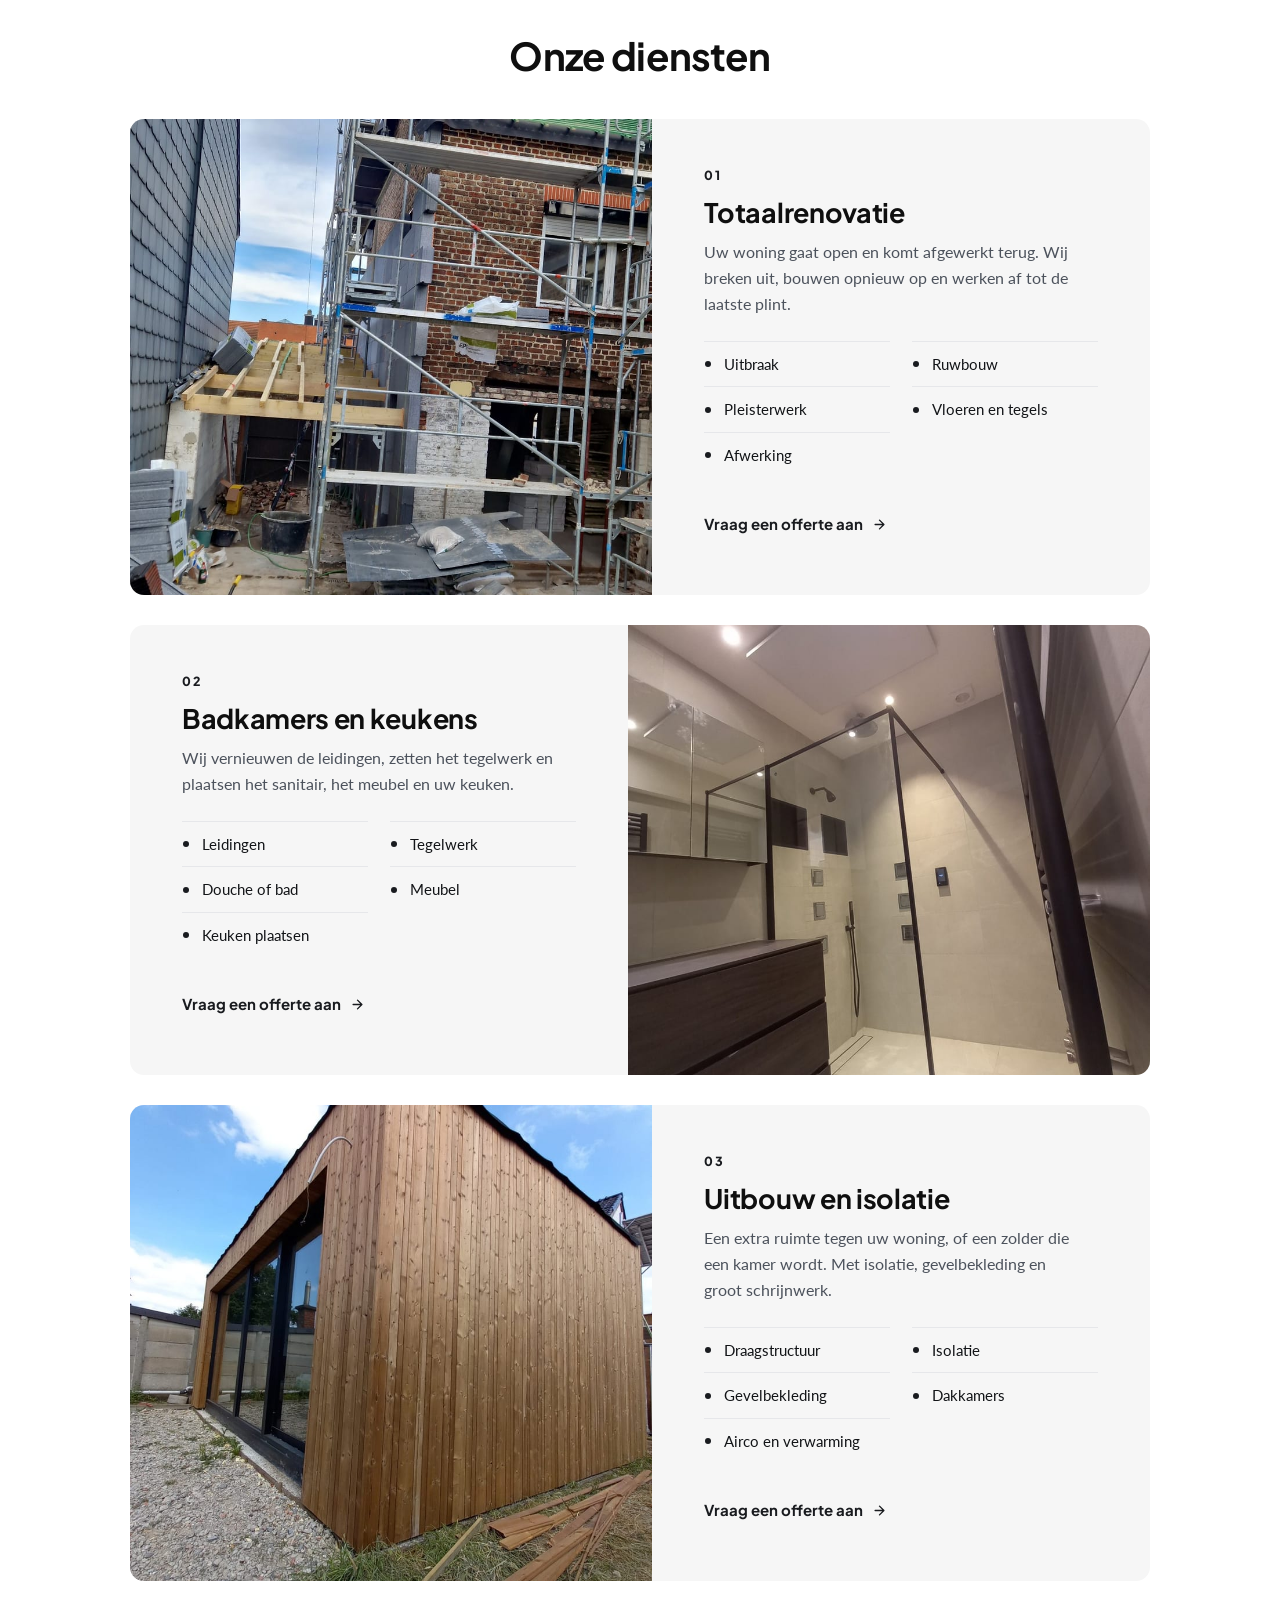
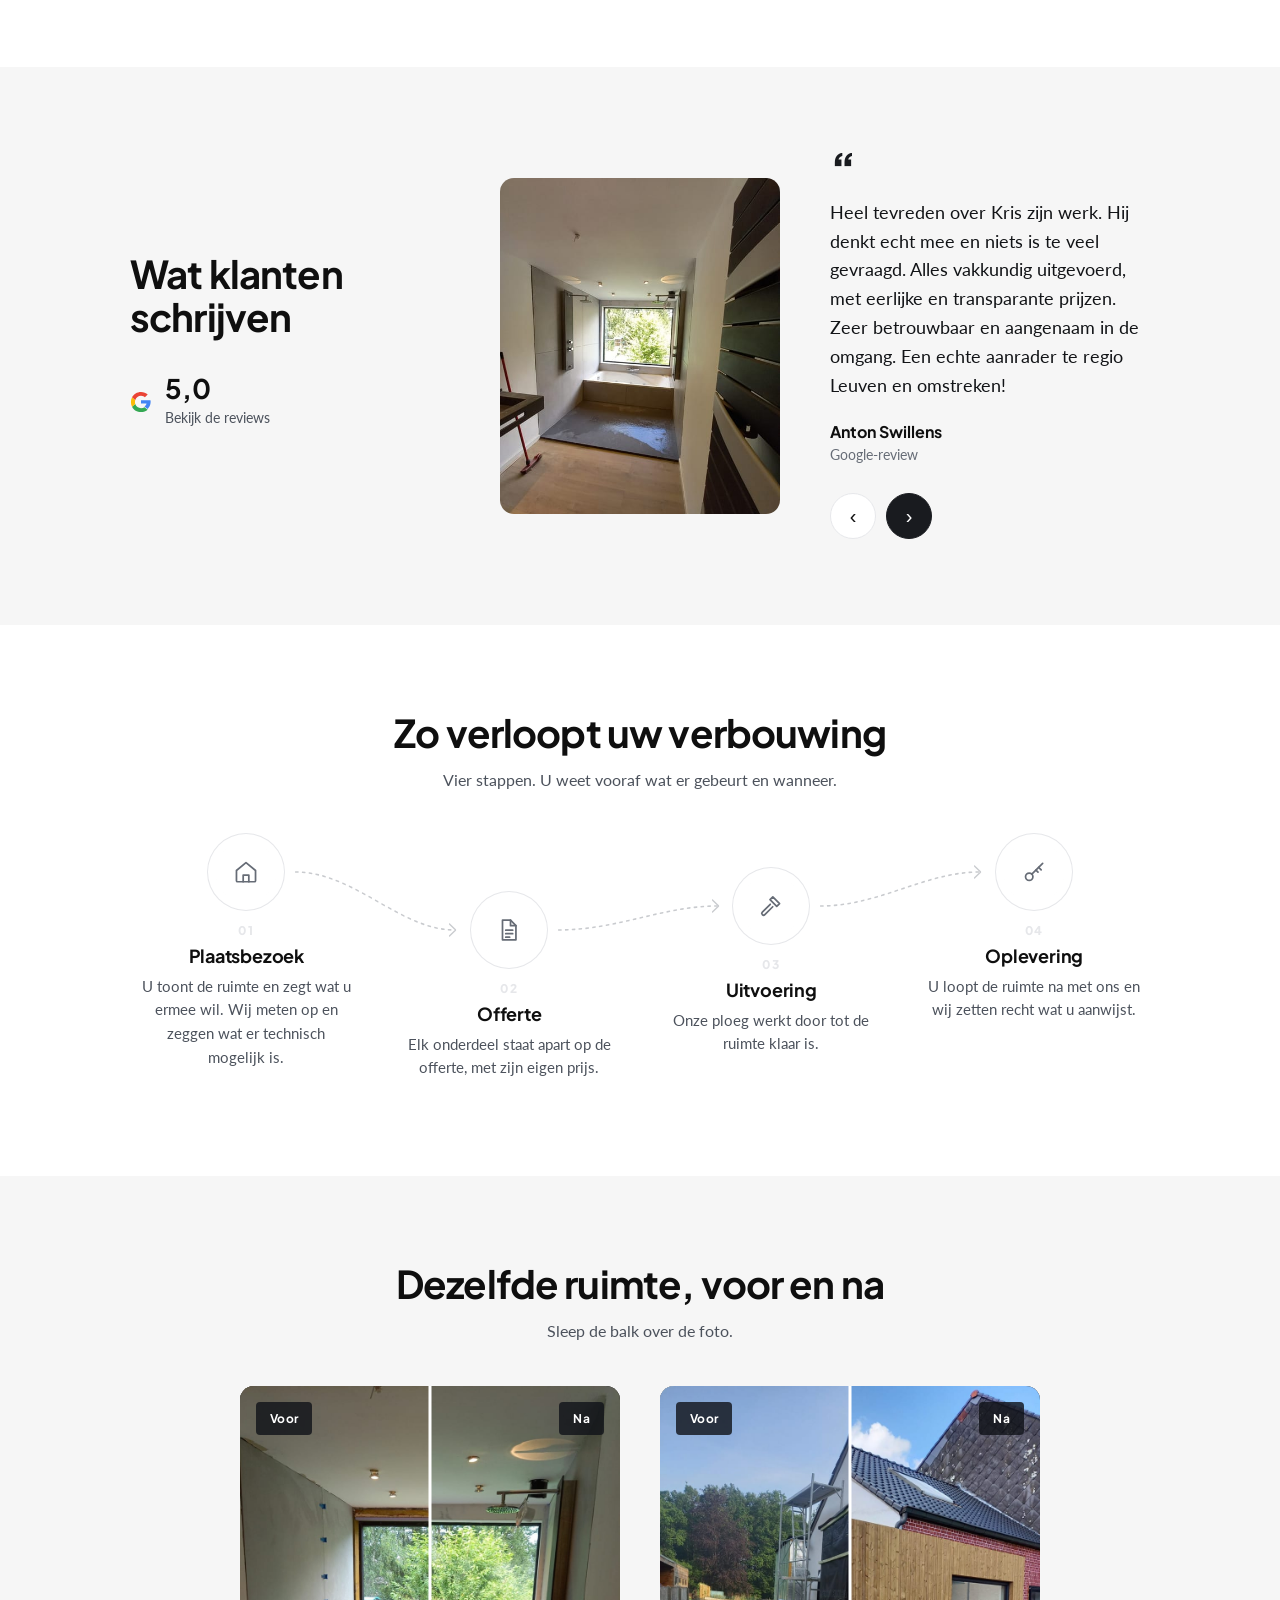
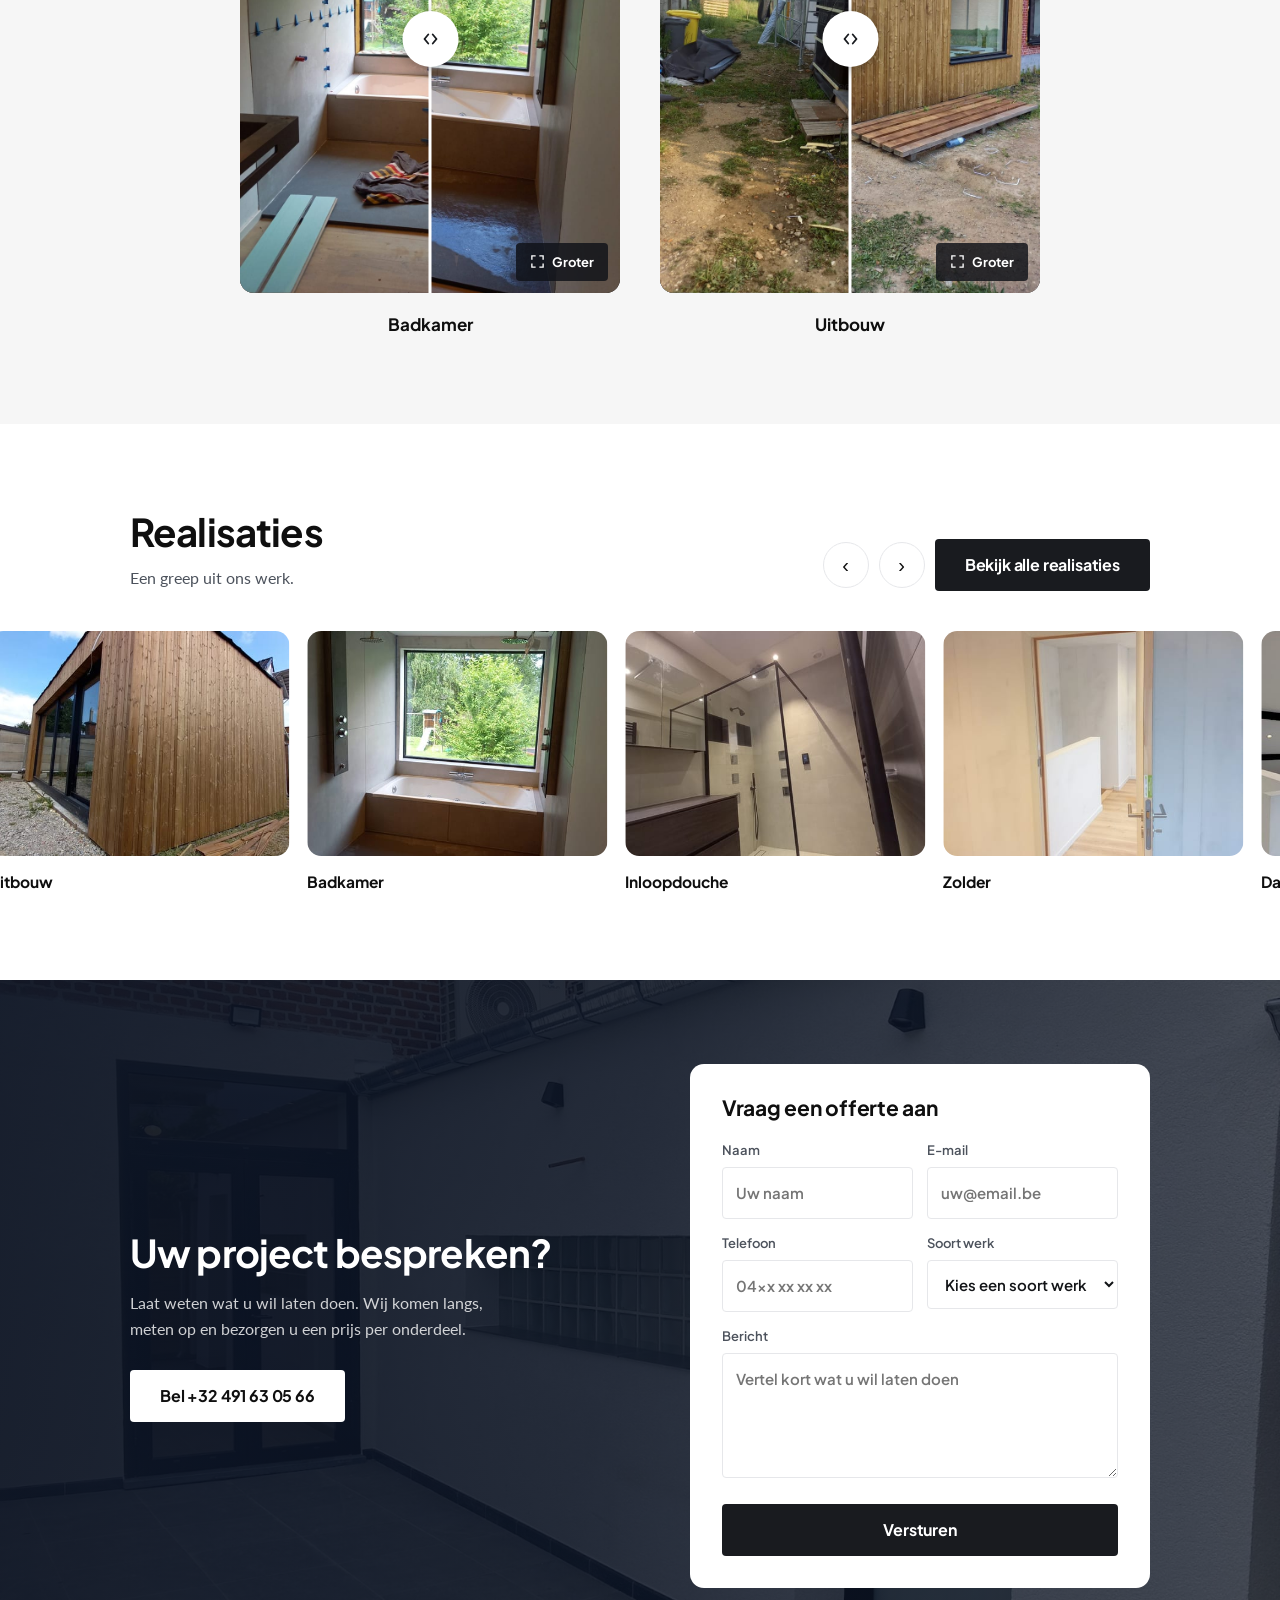
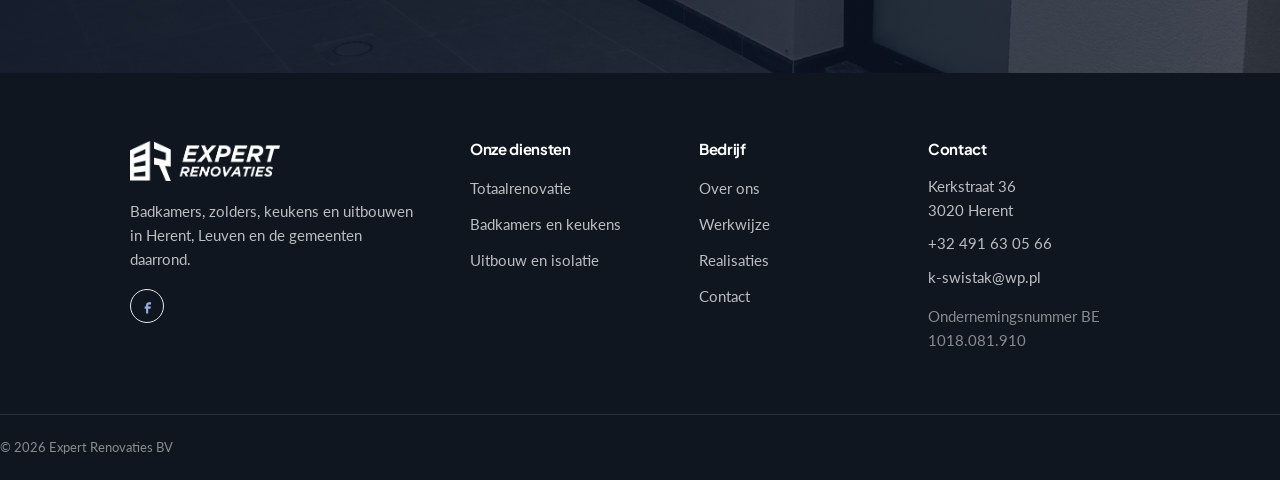
==== commit a85e9bcb: "Stresstest: logo werd platgedrukt in de balk, Google-link was leeg, menu paste niet in het Frans, bo" ====
--- a/index.html
+++ b/index.html
@@ -11,7 +11,7 @@
 <link href="https://fonts.googleapis.com/css2?family=Plus+Jakarta+Sans:wght@400;500;600;700;800&family=Lato:wght@400;700&display=swap" rel="stylesheet">
 <link rel="icon" href="img/merkteken.png" type="image/png">
 <link rel="apple-touch-icon" href="img/merkteken-180.png">
-<link rel="stylesheet" href="styles.css?v=7187a50a">
+<link rel="stylesheet" href="styles.css?v=8e50a88a">
 </head>
 <body>
 
@@ -56,7 +56,7 @@
       <a class="er-knop er-knop--vol" href="#contact">Vraag een offerte aan</a>
     </div>
     <div class="er-bewijs">
-      <a class="er-bewijs__google" href="" target="_blank" rel="noopener noreferrer" aria-label=""><svg class="er-g" viewBox="0 0 48 48" width="22" height="22" aria-hidden="true"><path fill="#4285F4" d="M45 24c0-1.6-.1-2.7-.4-3.9H24v7.1h12c-.2 1.9-1.5 4.7-4.4 6.6l6.7 5.2C42.2 35.5 45 30.3 45 24z"/><path fill="#34A853" d="M24 46c5.9 0 10.9-1.9 14.5-5.3l-6.9-5.3c-1.9 1.3-4.4 2.2-7.6 2.2-5.8 0-10.7-3.8-12.5-9l-7.1 5.5C8 41.4 15.4 46 24 46z"/><path fill="#FBBC05" d="M11.5 28.6c-.5-1.4-.7-2.9-.7-4.6s.3-3.2.7-4.6l-7.1-5.5C2.9 16.9 2 20.3 2 24s.9 7.1 2.4 10.1l7.1-5.5z"/><path fill="#EA4335" d="M24 10.2c4.1 0 6.9 1.8 8.5 3.3l6.2-6C34.9 4 29.9 2 24 2 15.4 2 8 6.6 4.4 13.9l7.1 5.5c1.8-5.2 6.7-9.2 12.5-9.2z"/></svg><b>5,0</b><span class="er-bewijs__sterren"><span class="er-ster" aria-hidden="true">★</span><span class="er-ster" aria-hidden="true">★</span><span class="er-ster" aria-hidden="true">★</span><span class="er-ster" aria-hidden="true">★</span><span class="er-ster" aria-hidden="true">★</span></span><span>Google-reviews</span></a>
+      <a class="er-bewijs__google" href="https://www.google.com/maps/place/Expert+Renovaties/data=!4m7!3m6!1s0x47c3df61714b4e3f:0x13f5afbf196a3422!8m2!3d50.900974!4d4.6145595!16s%2Fg%2F11rxmtt2kc!19sChIJP05LcWHfw0cRIjRqGb-v9RM" target="_blank" rel="noopener noreferrer" aria-label="Bekijk de reviews"><svg class="er-g" viewBox="0 0 48 48" width="22" height="22" aria-hidden="true"><path fill="#4285F4" d="M45 24c0-1.6-.1-2.7-.4-3.9H24v7.1h12c-.2 1.9-1.5 4.7-4.4 6.6l6.7 5.2C42.2 35.5 45 30.3 45 24z"/><path fill="#34A853" d="M24 46c5.9 0 10.9-1.9 14.5-5.3l-6.9-5.3c-1.9 1.3-4.4 2.2-7.6 2.2-5.8 0-10.7-3.8-12.5-9l-7.1 5.5C8 41.4 15.4 46 24 46z"/><path fill="#FBBC05" d="M11.5 28.6c-.5-1.4-.7-2.9-.7-4.6s.3-3.2.7-4.6l-7.1-5.5C2.9 16.9 2 20.3 2 24s.9 7.1 2.4 10.1l7.1-5.5z"/><path fill="#EA4335" d="M24 10.2c4.1 0 6.9 1.8 8.5 3.3l6.2-6C34.9 4 29.9 2 24 2 15.4 2 8 6.6 4.4 13.9l7.1 5.5c1.8-5.2 6.7-9.2 12.5-9.2z"/></svg><b>5,0</b><span class="er-bewijs__sterren"><span class="er-ster" aria-hidden="true">★</span><span class="er-ster" aria-hidden="true">★</span><span class="er-ster" aria-hidden="true">★</span><span class="er-ster" aria-hidden="true">★</span><span class="er-ster" aria-hidden="true">★</span></span><span>Google-reviews</span></a>
     </div>
   </div>
   <div class="er-hero__bediening">
@@ -110,7 +110,7 @@
         <div class="er-rij__tekst">
           <span class="er-rij__nr">02</span>
           <h3>Badkamers en keukens</h3>
-          <p>Wij vernieuwen de leidingen, zetten het tegelwerk en plaatsen sanitair en meubel. De ruimte komt gebruiksklaar terug.</p>
+          <p>Wij vernieuwen de leidingen, zetten het tegelwerk en plaatsen het sanitair, het meubel en uw keuken.</p>
           <ul class="er-rij__lijst"><li>Leidingen</li><li>Tegelwerk</li><li>Douche of bad</li><li>Meubel</li><li>Keuken plaatsen</li></ul>
           <a class="er-rij__link" href="#contact">Vraag een offerte aan<svg viewBox="0 0 24 24" width="15" height="15" fill="none" stroke="currentColor" stroke-width="2.2" stroke-linecap="round" stroke-linejoin="round" aria-hidden="true"><path d="M5 12h13M12 5l7 7-7 7"/></svg></a>
         </div>
@@ -132,7 +132,7 @@
   <div class="er-breed er-reviews__in">
     <div class="er-reviews__links er-op">
       <h2>Wat klanten schrijven</h2>
-      <a class="er-score" href="" target="_blank" rel="noopener noreferrer"><svg class="er-g" viewBox="0 0 48 48" width="22" height="22" aria-hidden="true"><path fill="#4285F4" d="M45 24c0-1.6-.1-2.7-.4-3.9H24v7.1h12c-.2 1.9-1.5 4.7-4.4 6.6l6.7 5.2C42.2 35.5 45 30.3 45 24z"/><path fill="#34A853" d="M24 46c5.9 0 10.9-1.9 14.5-5.3l-6.9-5.3c-1.9 1.3-4.4 2.2-7.6 2.2-5.8 0-10.7-3.8-12.5-9l-7.1 5.5C8 41.4 15.4 46 24 46z"/><path fill="#FBBC05" d="M11.5 28.6c-.5-1.4-.7-2.9-.7-4.6s.3-3.2.7-4.6l-7.1-5.5C2.9 16.9 2 20.3 2 24s.9 7.1 2.4 10.1l7.1-5.5z"/><path fill="#EA4335" d="M24 10.2c4.1 0 6.9 1.8 8.5 3.3l6.2-6C34.9 4 29.9 2 24 2 15.4 2 8 6.6 4.4 13.9l7.1 5.5c1.8-5.2 6.7-9.2 12.5-9.2z"/></svg><div><b>5,0</b><span></span></div></a>
+      <a class="er-score" href="https://www.google.com/maps/place/Expert+Renovaties/data=!4m7!3m6!1s0x47c3df61714b4e3f:0x13f5afbf196a3422!8m2!3d50.900974!4d4.6145595!16s%2Fg%2F11rxmtt2kc!19sChIJP05LcWHfw0cRIjRqGb-v9RM" target="_blank" rel="noopener noreferrer"><svg class="er-g" viewBox="0 0 48 48" width="22" height="22" aria-hidden="true"><path fill="#4285F4" d="M45 24c0-1.6-.1-2.7-.4-3.9H24v7.1h12c-.2 1.9-1.5 4.7-4.4 6.6l6.7 5.2C42.2 35.5 45 30.3 45 24z"/><path fill="#34A853" d="M24 46c5.9 0 10.9-1.9 14.5-5.3l-6.9-5.3c-1.9 1.3-4.4 2.2-7.6 2.2-5.8 0-10.7-3.8-12.5-9l-7.1 5.5C8 41.4 15.4 46 24 46z"/><path fill="#FBBC05" d="M11.5 28.6c-.5-1.4-.7-2.9-.7-4.6s.3-3.2.7-4.6l-7.1-5.5C2.9 16.9 2 20.3 2 24s.9 7.1 2.4 10.1l7.1-5.5z"/><path fill="#EA4335" d="M24 10.2c4.1 0 6.9 1.8 8.5 3.3l6.2-6C34.9 4 29.9 2 24 2 15.4 2 8 6.6 4.4 13.9l7.1 5.5c1.8-5.2 6.7-9.2 12.5-9.2z"/></svg><div><b>5,0</b><span>Bekijk de reviews</span></div></a>
     </div>
     <div class="er-reviews__beeld er-op"><img class="" src="img/bad-zicht-900.jpg" srcset="img/bad-zicht-500.jpg 500w, img/bad-zicht-900.jpg 900w" sizes="(max-width:1000px) 92vw, 280px" alt="Afgewerkte badkamer met twee regendouches en zicht op de tuin" loading="lazy" decoding="async"></div>
     <div class="er-reviews__spoorvak er-op">
@@ -355,6 +355,6 @@
   <svg viewBox="0 0 24 24" width="20" height="20" fill="none" stroke="currentColor" stroke-width="2" stroke-linecap="round" stroke-linejoin="round" aria-hidden="true"><path d="M22 16.9v3a2 2 0 0 1-2.2 2 19.8 19.8 0 0 1-8.6-3.1 19.5 19.5 0 0 1-6-6A19.8 19.8 0 0 1 2.1 4.2 2 2 0 0 1 4.1 2h3a2 2 0 0 1 2 1.7c.1 1 .4 1.9.7 2.8a2 2 0 0 1-.5 2.1L8.1 9.9a16 16 0 0 0 6 6l1.3-1.2a2 2 0 0 1 2.1-.5c.9.3 1.8.6 2.8.7a2 2 0 0 1 1.7 2Z"/></svg>
   <span>Bel ons</span>
 </a>
-<script src="site.js?v=7187a50a"></script>
+<script src="site.js?v=8e50a88a"></script>
 </body>
 </html>
--- a/styles.css
+++ b/styles.css
@@ -96,7 +96,8 @@
 /* ---------- kop ---------- */
 .er-kop { position: sticky; top: 0; z-index: 60; background: var(--wit); border-bottom: 1px solid var(--lijn); }
 .er-kop__in { display: flex; align-items: center; gap: 34px; min-height: 84px; }
-.er-logo img { width: auto; height: 44px; }
+.er-logo { display: inline-flex; align-items: center; flex: none; min-width: 0; }
+.er-logo img { width: auto; height: 44px; flex: none; }
 .er-nav ul { display: flex; gap: 26px; flex-wrap: nowrap; }
 .er-nav a { font-family: "Plus Jakarta Sans", system-ui, sans-serif; font-size: 15.5px; font-weight: 600; color: var(--inkt); padding: 8px 0; border-bottom: 2px solid transparent; white-space: nowrap; }
 .er-nav a:hover { color: var(--merk); border-color: var(--merk); }
@@ -335,7 +336,7 @@
   html { scroll-padding-top: 78px; }
 
   /* één rij: bellen links, sociaal rechts. Mail en adres staan in de voettekst. */
-  .er-top__in { flex-wrap: nowrap; justify-content: space-between; gap: 12px; min-height: 42px; font-size: 13.5px; padding: 0; }
+  .er-top__in { flex-wrap: nowrap; justify-content: space-between; gap: 12px; min-height: 42px; font-size: 13.5px; }
   .er-top__stuk:nth-child(1) { display: none; }
   .er-top__stuk:nth-child(3) { display: none; }
   .er-top__bel { white-space: nowrap; display: block; }
@@ -537,7 +538,15 @@
 .er-voet__sociaal:hover { background: var(--merk); border-color: var(--merk); color: var(--wit); }
 
 /* de Franse balk is het breedst; tussen 1025 en 1160 px wordt de knop compacter zodat alles past */
-@media (min-width: 1025px) and (max-width: 1160px) {
+@media (min-width: 1001px) and (max-width: 1280px) {
   .er-kop__bel { padding: 0 16px; font-size: 14px; gap: 7px; }
   .er-nav ul { gap: 18px; }
 }
+
+/* Tussen 1001 en 1160 px past de menubalk niet meer in het Frans; daar gaat het menu naar de knop. */
+@media (min-width: 1001px) and (max-width: 1160px) {
+  .er-nav { display: none; }
+  .er-menuknop { display: inline-flex; }
+  .er-mobielmenu { display: block; }
+  .er-kop__bel { margin-left: auto; }
+}
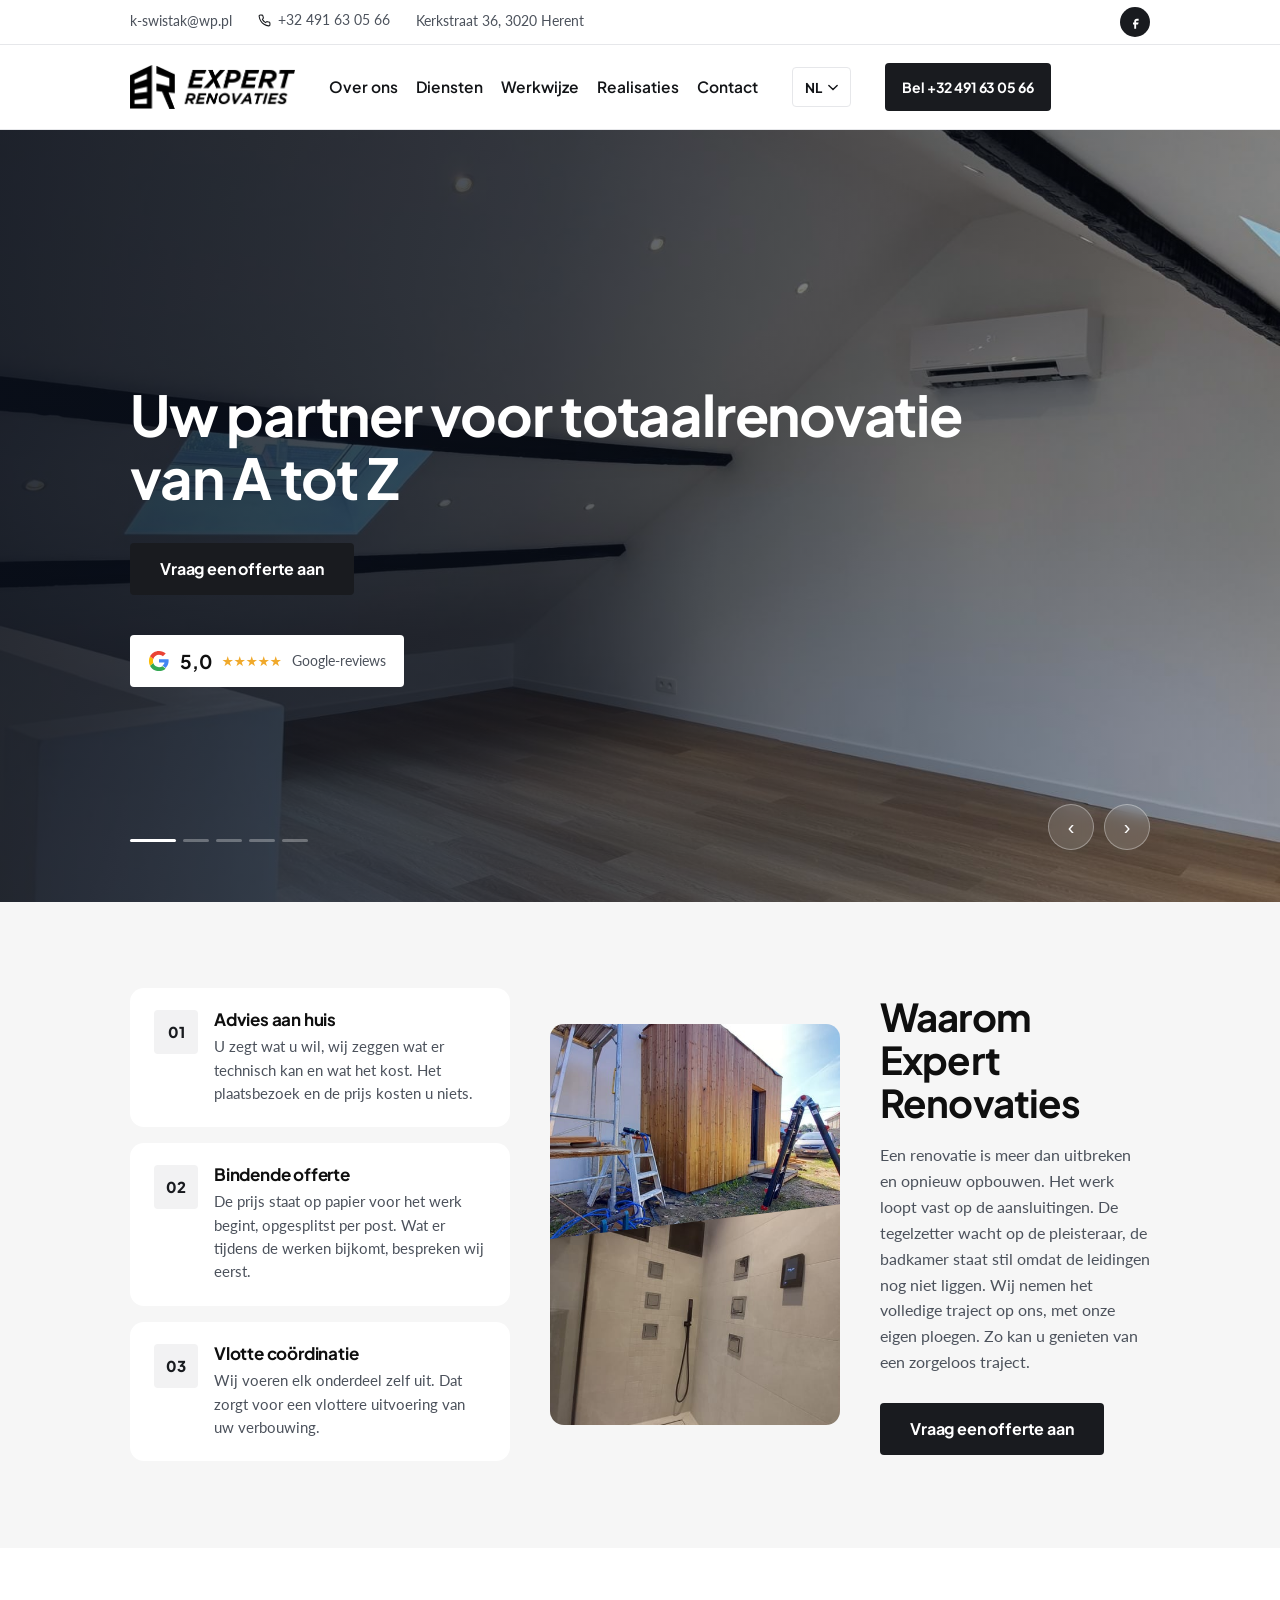
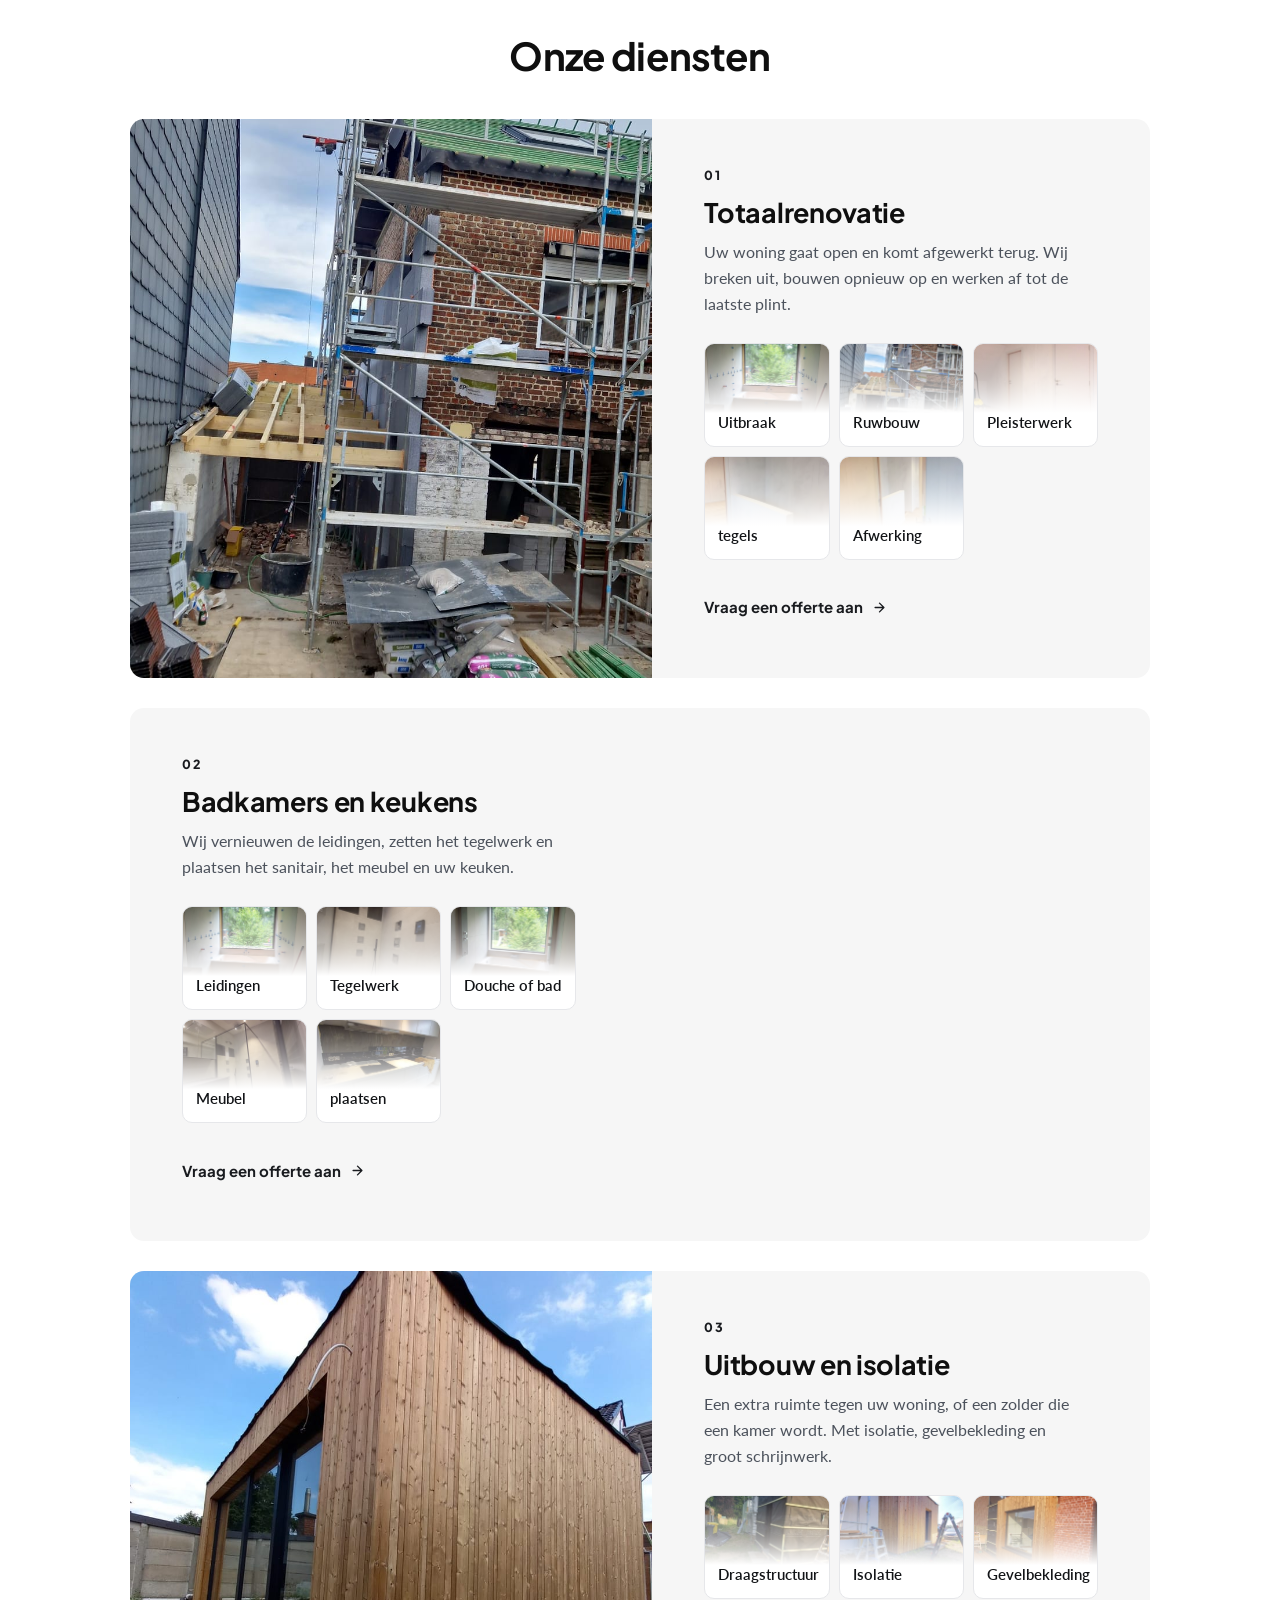
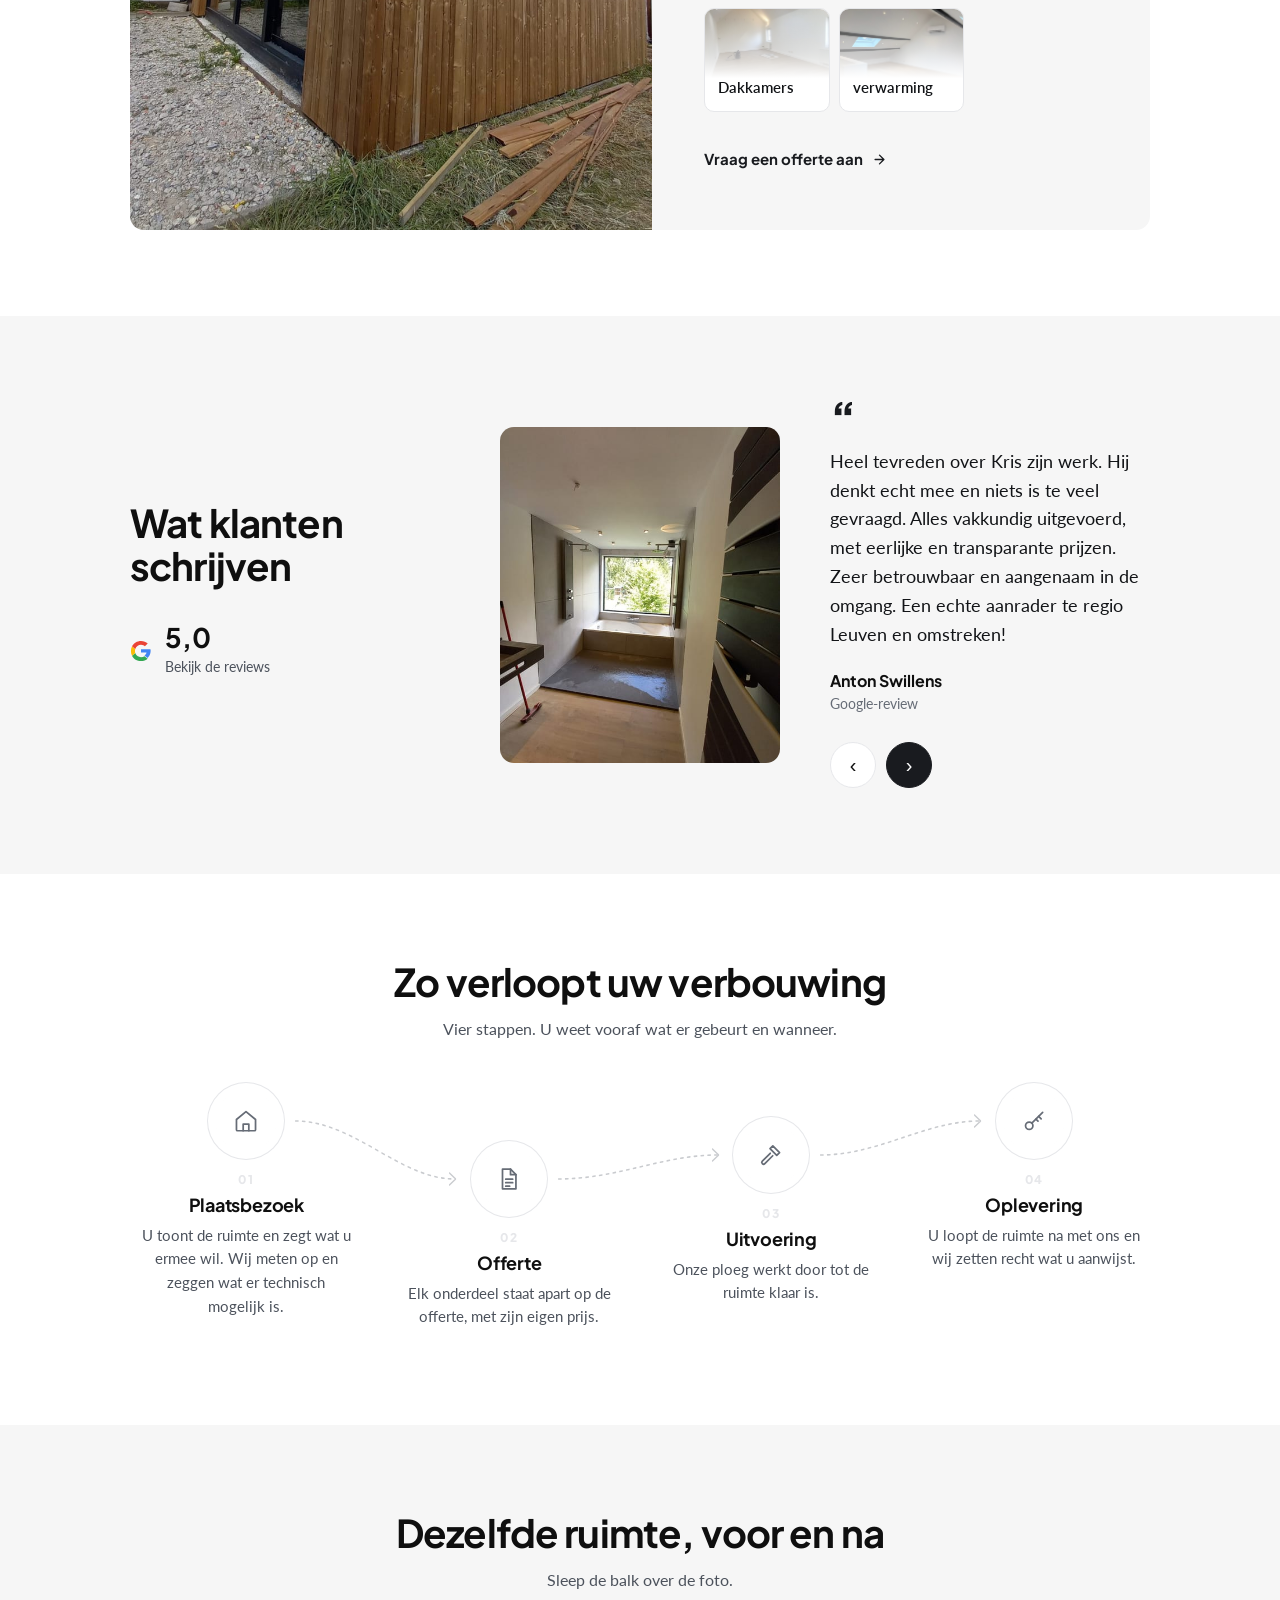
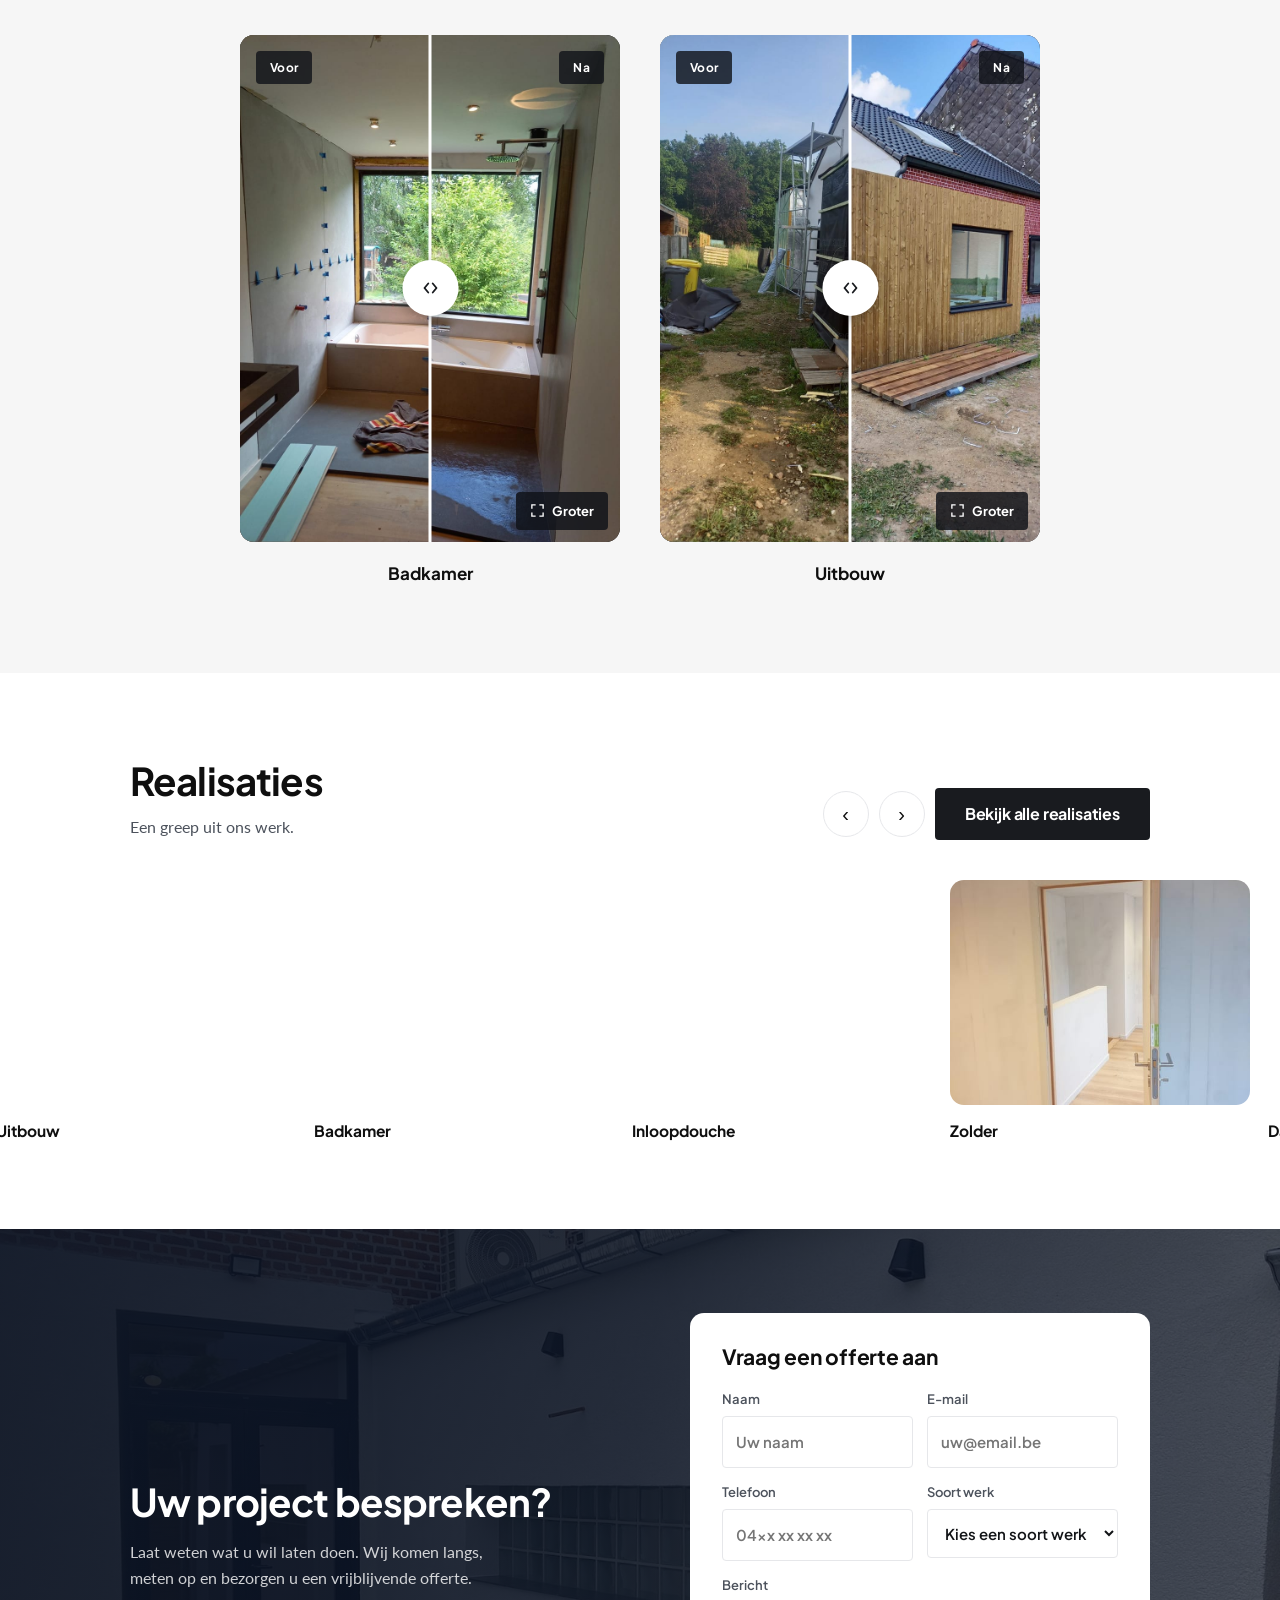
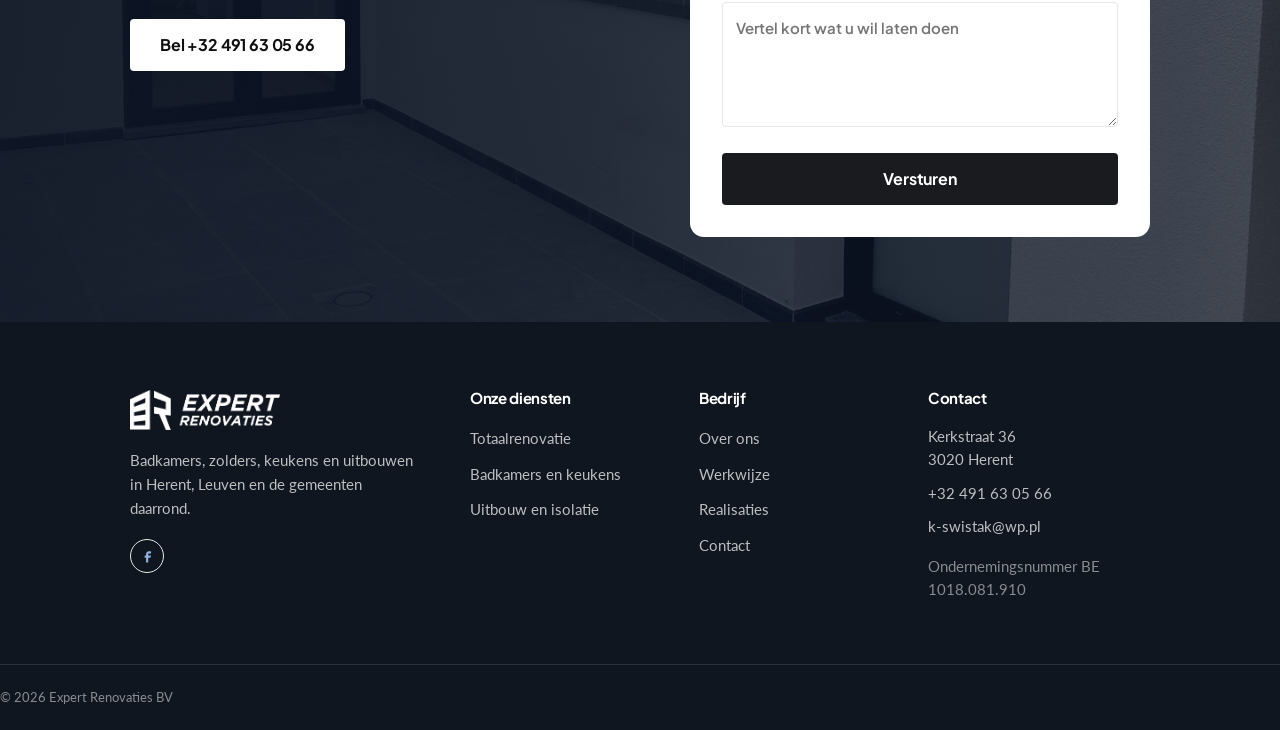
==== commit 94ee2e98: "Hero komt rustig binnen, taalkeuze als dropdown in de balk (ook mobiel), dienstonderdelen als vakjes" ====
--- a/index.html
+++ b/index.html
@@ -11,7 +11,7 @@
 <link href="https://fonts.googleapis.com/css2?family=Plus+Jakarta+Sans:wght@400;500;600;700;800&family=Lato:wght@400;700&display=swap" rel="stylesheet">
 <link rel="icon" href="img/merkteken.png" type="image/png">
 <link rel="apple-touch-icon" href="img/merkteken-180.png">
-<link rel="stylesheet" href="styles.css?v=8e50a88a">
+<link rel="stylesheet" href="styles.css?v=c00a0470">
 </head>
 <body>
 
@@ -33,13 +33,12 @@
     <nav class="er-nav" aria-label="Hoofdmenu">
       <ul><li><a href="#waarom">Over ons</a></li><li><a href="#diensten">Diensten</a></li><li><a href="#werkwijze">Werkwijze</a></li><li><a href="#realisaties">Realisaties</a></li><li><a href="#contact">Contact</a></li></ul>
     </nav>
-    <p class="er-talen er-talen--kop"><span class="er-taal is-aan" aria-current="true">NL</span><a class="er-taal" href="fr/index.html" hreflang="fr">FR</a><a class="er-taal" href="en/index.html" hreflang="en">EN</a></p>
+    <div class="er-talen er-talen--kop"><button class="er-talen__knop" type="button" aria-expanded="false" aria-haspopup="true" aria-label="Taal kiezen"><span>NL</span><svg viewBox="0 0 12 8" width="10" height="7" aria-hidden="true"><path d="M1 1.5 6 6.5l5-5" fill="none" stroke="currentColor" stroke-width="1.6" stroke-linecap="round"/></svg></button><div class="er-talen__lijst" hidden><a class="er-taal" href="fr/index.html" hreflang="fr">FR</a><a class="er-taal" href="en/index.html" hreflang="en">EN</a></div></div>
     <a class="er-knop er-knop--vol er-kop__bel" href="tel:+32491630566">Bel +32 491 63 05 66</a>
     <button class="er-menuknop" type="button" aria-expanded="false" aria-controls="er-mobielmenu" aria-label="Menu openen"><span class="er-menuknop__lijnen" aria-hidden="true"><span></span><span></span><span></span></span></button>
   </div>
   <div class="er-mobielmenu" id="er-mobielmenu" hidden>
     <ul><li><a href="#waarom">Over ons</a></li><li><a href="#diensten">Diensten</a></li><li><a href="#werkwijze">Werkwijze</a></li><li><a href="#realisaties">Realisaties</a></li><li><a href="#contact">Contact</a></li></ul>
-    <p class="er-talen er-talen--menu"><span class="er-taal is-aan" aria-current="true">NL</span><a class="er-taal" href="fr/index.html" hreflang="fr">FR</a><a class="er-taal" href="en/index.html" hreflang="en">EN</a></p>
     <a class="er-knop er-knop--vol er-mobielmenu__knop" href="#contact">Vraag een offerte aan</a>
   </div>
 </header>
@@ -102,7 +101,7 @@
           <span class="er-rij__nr">01</span>
           <h3>Totaalrenovatie</h3>
           <p>Uw woning gaat open en komt afgewerkt terug. Wij breken uit, bouwen opnieuw op en werken af tot de laatste plint.</p>
-          <ul class="er-rij__lijst"><li>Uitbraak</li><li>Ruwbouw</li><li>Pleisterwerk</li><li>Vloeren en tegels</li><li>Afwerking</li></ul>
+          <ul class="er-rij__lijst"><li><span class="er-rij__mini"><img src="img/bad-ruw-500.jpg" alt="" aria-hidden="true" width="40" height="40" loading="lazy" decoding="async"></span>Uitbraak</li><li><span class="er-rij__mini"><img src="img/ruwbouw-stelling-500.jpg" alt="" aria-hidden="true" width="40" height="40" loading="lazy" decoding="async"></span>Ruwbouw</li><li><span class="er-rij__mini"><img src="img/zolder-gang-500.jpg" alt="" aria-hidden="true" width="40" height="40" loading="lazy" decoding="async"></span>Pleisterwerk</li><li><span class="er-rij__mini"><img src="img/zolder-overloop-500.jpg" alt="" aria-hidden="true" width="40" height="40" loading="lazy" decoding="async"></span>Vloeren en tegels</li><li><span class="er-rij__mini"><img src="img/zolder-kamer-500.jpg" alt="" aria-hidden="true" width="40" height="40" loading="lazy" decoding="async"></span>Afwerking</li></ul>
           <a class="er-rij__link" href="#contact">Vraag een offerte aan<svg viewBox="0 0 24 24" width="15" height="15" fill="none" stroke="currentColor" stroke-width="2.2" stroke-linecap="round" stroke-linejoin="round" aria-hidden="true"><path d="M5 12h13M12 5l7 7-7 7"/></svg></a>
         </div>
       </article><article class="er-rij er-rij--om er-op" id="d-badkamers">
@@ -111,7 +110,7 @@
           <span class="er-rij__nr">02</span>
           <h3>Badkamers en keukens</h3>
           <p>Wij vernieuwen de leidingen, zetten het tegelwerk en plaatsen het sanitair, het meubel en uw keuken.</p>
-          <ul class="er-rij__lijst"><li>Leidingen</li><li>Tegelwerk</li><li>Douche of bad</li><li>Meubel</li><li>Keuken plaatsen</li></ul>
+          <ul class="er-rij__lijst"><li><span class="er-rij__mini"><img src="img/bad-ruw-500.jpg" alt="" aria-hidden="true" width="40" height="40" loading="lazy" decoding="async"></span>Leidingen</li><li><span class="er-rij__mini"><img src="img/douche-nissen-500.jpg" alt="" aria-hidden="true" width="40" height="40" loading="lazy" decoding="async"></span>Tegelwerk</li><li><span class="er-rij__mini"><img src="img/bad-af-500.jpg" alt="" aria-hidden="true" width="40" height="40" loading="lazy" decoding="async"></span>Douche of bad</li><li><span class="er-rij__mini"><img src="img/douche-overzicht-500.jpg" alt="" aria-hidden="true" width="40" height="40" loading="lazy" decoding="async"></span>Meubel</li><li><span class="er-rij__mini"><img src="img/keuken-werkblad-500.jpg" alt="" aria-hidden="true" width="40" height="40" loading="lazy" decoding="async"></span>Keuken plaatsen</li></ul>
           <a class="er-rij__link" href="#contact">Vraag een offerte aan<svg viewBox="0 0 24 24" width="15" height="15" fill="none" stroke="currentColor" stroke-width="2.2" stroke-linecap="round" stroke-linejoin="round" aria-hidden="true"><path d="M5 12h13M12 5l7 7-7 7"/></svg></a>
         </div>
       </article><article class="er-rij er-op" id="d-uitbouw">
@@ -120,7 +119,7 @@
           <span class="er-rij__nr">03</span>
           <h3>Uitbouw en isolatie</h3>
           <p>Een extra ruimte tegen uw woning, of een zolder die een kamer wordt. Met isolatie, gevelbekleding en groot schrijnwerk.</p>
-          <ul class="er-rij__lijst"><li>Draagstructuur</li><li>Isolatie</li><li>Gevelbekleding</li><li>Dakkamers</li><li>Airco en verwarming</li></ul>
+          <ul class="er-rij__lijst"><li><span class="er-rij__mini"><img src="img/uitbouw-folie-500.jpg" alt="" aria-hidden="true" width="40" height="40" loading="lazy" decoding="async"></span>Draagstructuur</li><li><span class="er-rij__mini"><img src="img/uitbouw-stelling-500.jpg" alt="" aria-hidden="true" width="40" height="40" loading="lazy" decoding="async"></span>Isolatie</li><li><span class="er-rij__mini"><img src="img/uitbouw-zijkant-500.jpg" alt="" aria-hidden="true" width="40" height="40" loading="lazy" decoding="async"></span>Gevelbekleding</li><li><span class="er-rij__mini"><img src="img/zolderkamer-vloer-500.jpg" alt="" aria-hidden="true" width="40" height="40" loading="lazy" decoding="async"></span>Dakkamers</li><li><span class="er-rij__mini"><img src="img/zolderkamer-airco-500.jpg" alt="" aria-hidden="true" width="40" height="40" loading="lazy" decoding="async"></span>Airco en verwarming</li></ul>
           <a class="er-rij__link" href="#contact">Vraag een offerte aan<svg viewBox="0 0 24 24" width="15" height="15" fill="none" stroke="currentColor" stroke-width="2.2" stroke-linecap="round" stroke-linejoin="round" aria-hidden="true"><path d="M5 12h13M12 5l7 7-7 7"/></svg></a>
         </div>
       </article>
@@ -299,7 +298,7 @@
   <div class="er-breed er-cta__in">
     <div class="er-cta__tekst er-op">
       <h2>Uw project bespreken?</h2>
-      <p>Laat weten wat u wil laten doen. Wij komen langs, meten op en bezorgen u een prijs per onderdeel.</p>
+      <p>Laat weten wat u wil laten doen. Wij komen langs, meten op en bezorgen u een vrijblijvende offerte.</p>
       <a class="er-knop er-knop--wit" href="tel:+32491630566">Bel +32 491 63 05 66</a>
     </div>
     <form class="er-form er-op" novalidate>
@@ -355,6 +354,6 @@
   <svg viewBox="0 0 24 24" width="20" height="20" fill="none" stroke="currentColor" stroke-width="2" stroke-linecap="round" stroke-linejoin="round" aria-hidden="true"><path d="M22 16.9v3a2 2 0 0 1-2.2 2 19.8 19.8 0 0 1-8.6-3.1 19.5 19.5 0 0 1-6-6A19.8 19.8 0 0 1 2.1 4.2 2 2 0 0 1 4.1 2h3a2 2 0 0 1 2 1.7c.1 1 .4 1.9.7 2.8a2 2 0 0 1-.5 2.1L8.1 9.9a16 16 0 0 0 6 6l1.3-1.2a2 2 0 0 1 2.1-.5c.9.3 1.8.6 2.8.7a2 2 0 0 1 1.7 2Z"/></svg>
   <span>Bel ons</span>
 </a>
-<script src="site.js?v=8e50a88a"></script>
+<script src="site.js?v=c00a0470"></script>
 </body>
 </html>
--- a/styles.css
+++ b/styles.css
@@ -83,9 +83,6 @@
 .er-top__bel a { display: inline-flex; align-items: center; gap: 7px; }
 .er-top__bel svg { color: var(--merk); }
 .er-top a:hover { color: var(--merk); }
-.er-talen { display: flex; align-items: center; gap: 2px; }
-.er-talen--kop { margin-left: auto; padding-right: 20px; margin-right: 4px; border-right: 1px solid var(--lijn); }
-.er-talen--menu { display: none; }
 .er-taal { display: inline-flex; align-items: center; justify-content: center; min-width: 32px; height: 26px; padding: 0 7px; border-radius: 3px; font-family: "Plus Jakarta Sans", system-ui, sans-serif; font-size: 12.5px; font-weight: 700; letter-spacing: .02em; color: var(--zacht); transition: color .18s ease, background .18s ease; }
 a.er-taal:hover { color: var(--merk); background: var(--merk-licht); }
 .er-taal.is-aan { color: var(--wit); background: var(--merk); }
@@ -168,9 +165,8 @@
 .er-rij__nr { font-family: "Plus Jakarta Sans", system-ui, sans-serif; font-weight: 800; font-size: 12.5px; letter-spacing: .14em; color: var(--merk); margin-bottom: 12px; }
 .er-rij h3 { font-size: clamp(22px, 2.1vw, 28px); }
 .er-rij__tekst > p { margin-top: 12px; color: var(--tekst); max-width: 42ch; }
-.er-rij__lijst { margin-top: 24px; display: grid; grid-template-columns: 1fr 1fr; gap: 0 22px; }
-.er-rij__lijst li { padding: 10px 0 10px 20px; border-top: 1px solid var(--lijn); font-size: 15px; color: var(--inkt); position: relative; }
-.er-rij__lijst li::before { content: ""; position: absolute; left: 1px; top: 50%; width: 6px; height: 6px; margin-top: -3px; border-radius: 999px; background: var(--merk); }
+.er-rij__lijst { margin-top: 26px; display: grid; grid-template-columns: repeat(3, minmax(0, 1fr)); gap: 9px; }
+.er-rij__lijst li { position: relative; overflow: hidden; display: flex; align-items: flex-end; min-height: 104px; padding: 12px 13px; border: 1px solid var(--lijn); border-radius: 10px; background: var(--wit); font-size: 14.5px; font-weight: 600; color: var(--inkt); }
 .er-rij__link { margin-top: 28px; display: inline-flex; align-items: center; min-height: 44px; gap: 9px; align-self: flex-start; font-family: "Plus Jakarta Sans", system-ui, sans-serif; font-weight: 700; font-size: 15px; color: var(--merk); padding-bottom: 3px; border-bottom: 2px solid transparent; }
 .er-rij__link:hover { border-color: var(--merk); gap: 14px; }
 
@@ -341,7 +337,6 @@
   .er-top__stuk:nth-child(3) { display: none; }
   .er-top__bel { white-space: nowrap; display: block; }
   .er-top__bel a { font-weight: 600; color: var(--inkt); min-height: 42px; }
-  .er-talen--kop { display: none; }
   .er-talen--menu { display: flex; gap: 6px; margin-top: 20px; }
   .er-talen--menu .er-taal { flex: 1; min-width: 0; height: 44px; font-size: 14px; border: 1px solid var(--lijn); border-radius: var(--r); }
   .er-talen--menu .er-taal.is-aan { border-color: var(--merk); }
@@ -550,3 +545,68 @@
   .er-mobielmenu { display: block; }
   .er-kop__bel { margin-left: auto; }
 }
+
+/* ---------- taalkeuze in de balk: knop met een klein menu ---------- */
+.er-talen { position: relative; flex: none; }
+.er-talen--menu { display: none; }
+.er-talen__knop {
+  display: inline-flex; align-items: center; gap: 6px; height: 40px; padding: 0 12px;
+  border: 1px solid var(--lijn); border-radius: var(--r); background: var(--wit);
+  font-family: "Plus Jakarta Sans", system-ui, sans-serif; font-size: 13.5px; font-weight: 700;
+  letter-spacing: .02em; color: var(--inkt); cursor: pointer;
+  transition: border-color .18s ease, background .18s ease;
+}
+.er-talen__knop:hover { border-color: var(--inkt); }
+.er-talen__knop svg { transition: transform .22s cubic-bezier(.3,.7,.3,1); }
+.er-talen.is-open .er-talen__knop { border-color: var(--inkt); }
+.er-talen.is-open .er-talen__knop svg { transform: rotate(180deg); }
+.er-talen__lijst[hidden] { display: none; }
+.er-talen__lijst {
+  position: absolute; top: calc(100% + 6px); right: 0; z-index: 70;
+  display: grid; min-width: 100%; padding: 5px;
+  background: var(--wit); border: 1px solid var(--lijn); border-radius: var(--r);
+  box-shadow: 0 10px 28px rgba(15, 34, 68, .12);
+}
+.er-talen__lijst .er-taal {
+  display: flex; align-items: center; justify-content: center; height: 34px; padding: 0 12px;
+  border-radius: 3px; font-family: "Plus Jakarta Sans", system-ui, sans-serif;
+  font-size: 13.5px; font-weight: 700; color: var(--inkt);
+}
+.er-talen__lijst .er-taal:hover { background: var(--merk-licht); color: var(--merk); }
+
+/* ---------- hero: rustige binnenkomst, één keer bij het laden ---------- */
+@media (prefers-reduced-motion: no-preference) {
+  .er-hero__dia.is-aan img { transform: scale(1.06); transition: transform 1.9s cubic-bezier(.22,.61,.36,1); }
+  .er-hero.is-binnen .er-hero__dia.is-aan img { transform: scale(1); }
+  .er-hero h1, .er-hero__acties, .er-hero__bewijs, .er-hero__streep, .er-hero__bediening {
+    opacity: 0; transform: translateY(14px);
+    transition: opacity .7s cubic-bezier(.22,.61,.36,1), transform .7s cubic-bezier(.22,.61,.36,1);
+  }
+  .er-hero.is-binnen h1 { opacity: 1; transform: none; transition-delay: .12s; }
+  .er-hero.is-binnen .er-hero__acties { opacity: 1; transform: none; transition-delay: .26s; }
+  .er-hero.is-binnen .er-hero__bewijs { opacity: 1; transform: none; transition-delay: .38s; }
+  .er-hero.is-binnen .er-hero__streep,
+  .er-hero.is-binnen .er-hero__bediening { opacity: 1; transform: none; transition-delay: .5s; }
+}
+
+/* De taalkeuze blijft ook op een telefoon in de balk staan, als één knop met een menu. */
+@media (max-width: 1000px) {
+  .er-talen { margin-left: auto; }
+  .er-talen__knop { height: 38px; padding: 0 10px; font-size: 13px; }
+  .er-talen__lijst { right: 0; min-width: 76px; }
+}
+@media (max-width: 420px) {
+  .er-talen__knop { height: 36px; padding: 0 9px; gap: 5px; }
+}
+
+
+/* de foto zit in de bovenrand van het vakje en vervaagt naar wit, zodat de naam rustig leest */
+.er-rij__mini { position: absolute; inset: 0 0 auto 0; height: 72px; pointer-events: none; }
+.er-rij__mini img { width: 100%; height: 100%; object-fit: cover; display: block; }
+.er-rij__mini::after { content: ""; position: absolute; inset: 0; background: linear-gradient(to bottom, rgba(255,255,255,.06) 0%, rgba(255,255,255,.58) 58%, #fff 96%); }
+.er-rij__lijst li:hover { border-color: var(--inkt); }
+@media (max-width: 700px) {
+  .er-rij__lijst { grid-template-columns: 1fr 1fr; gap: 8px; }
+  .er-rij__lijst li { min-height: 84px; font-size: 13.8px; padding: 10px 11px; }
+  .er-rij__mini { height: 54px; }
+}
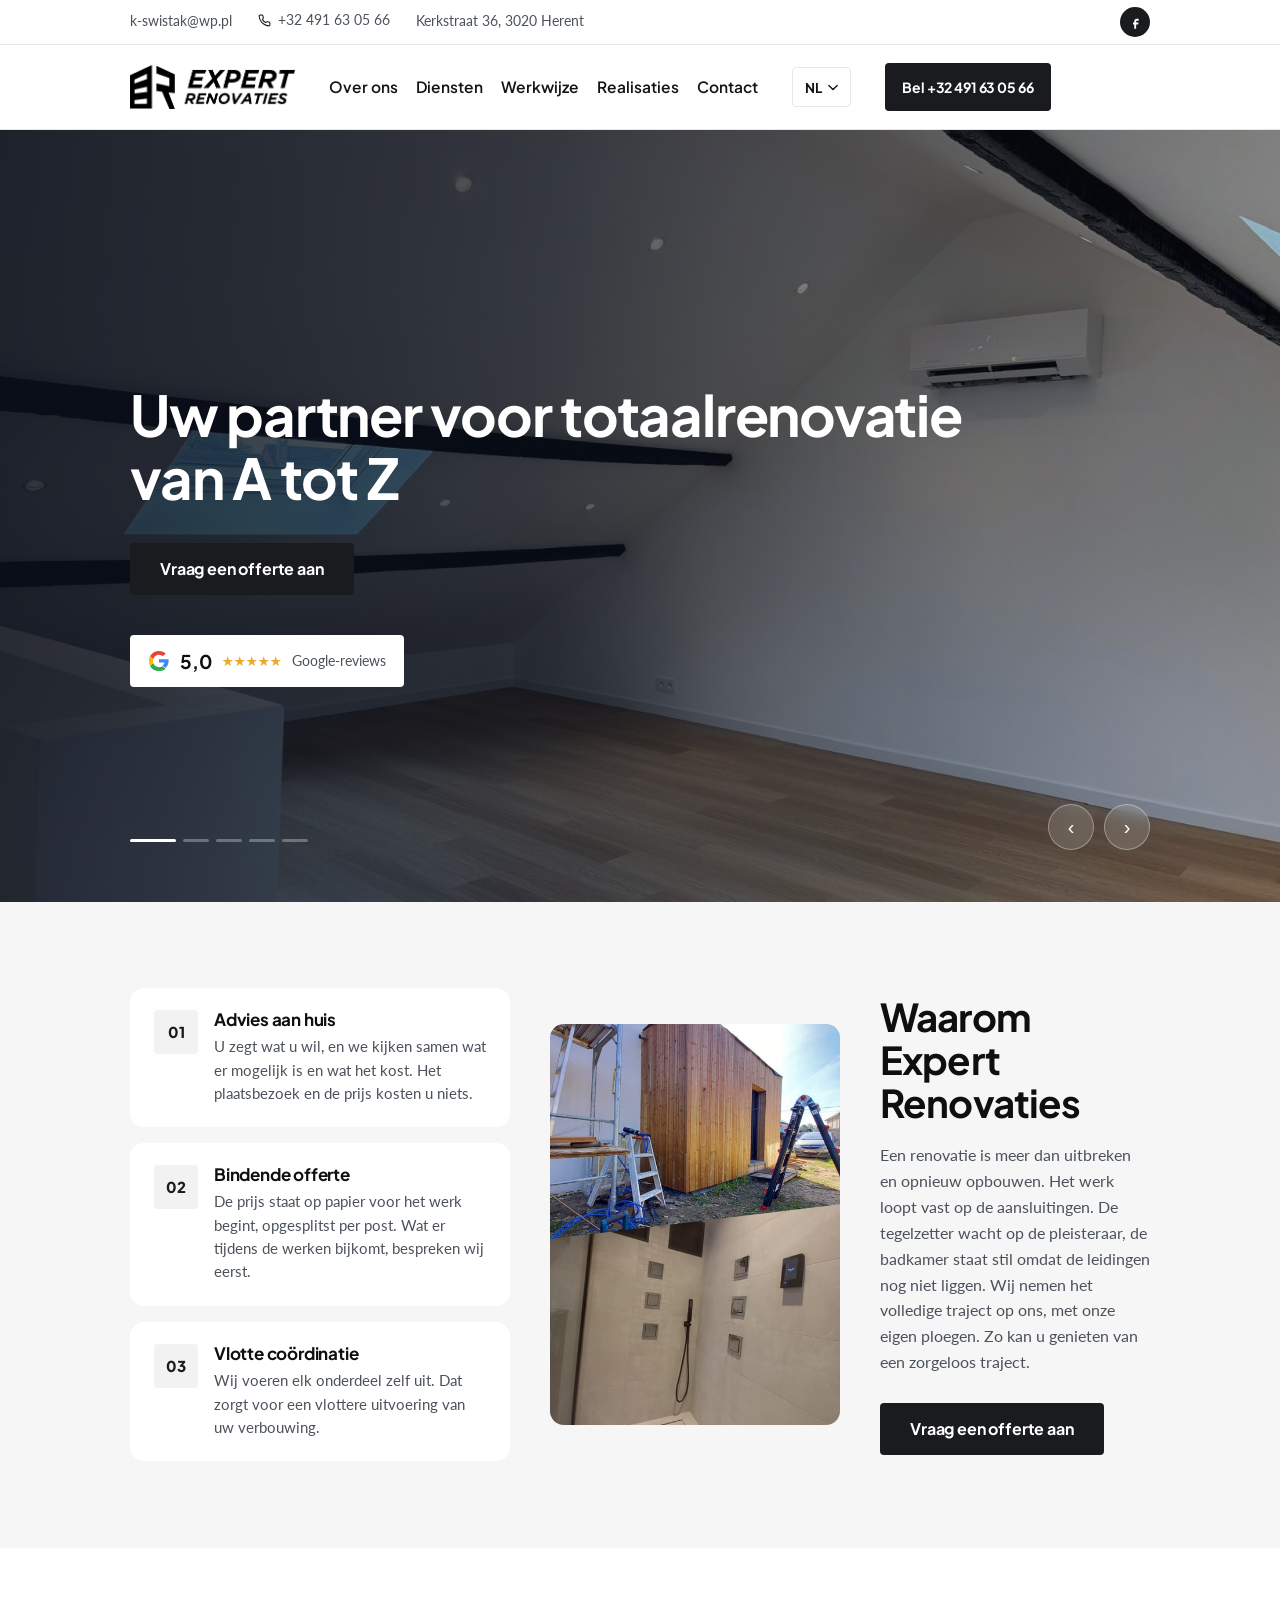
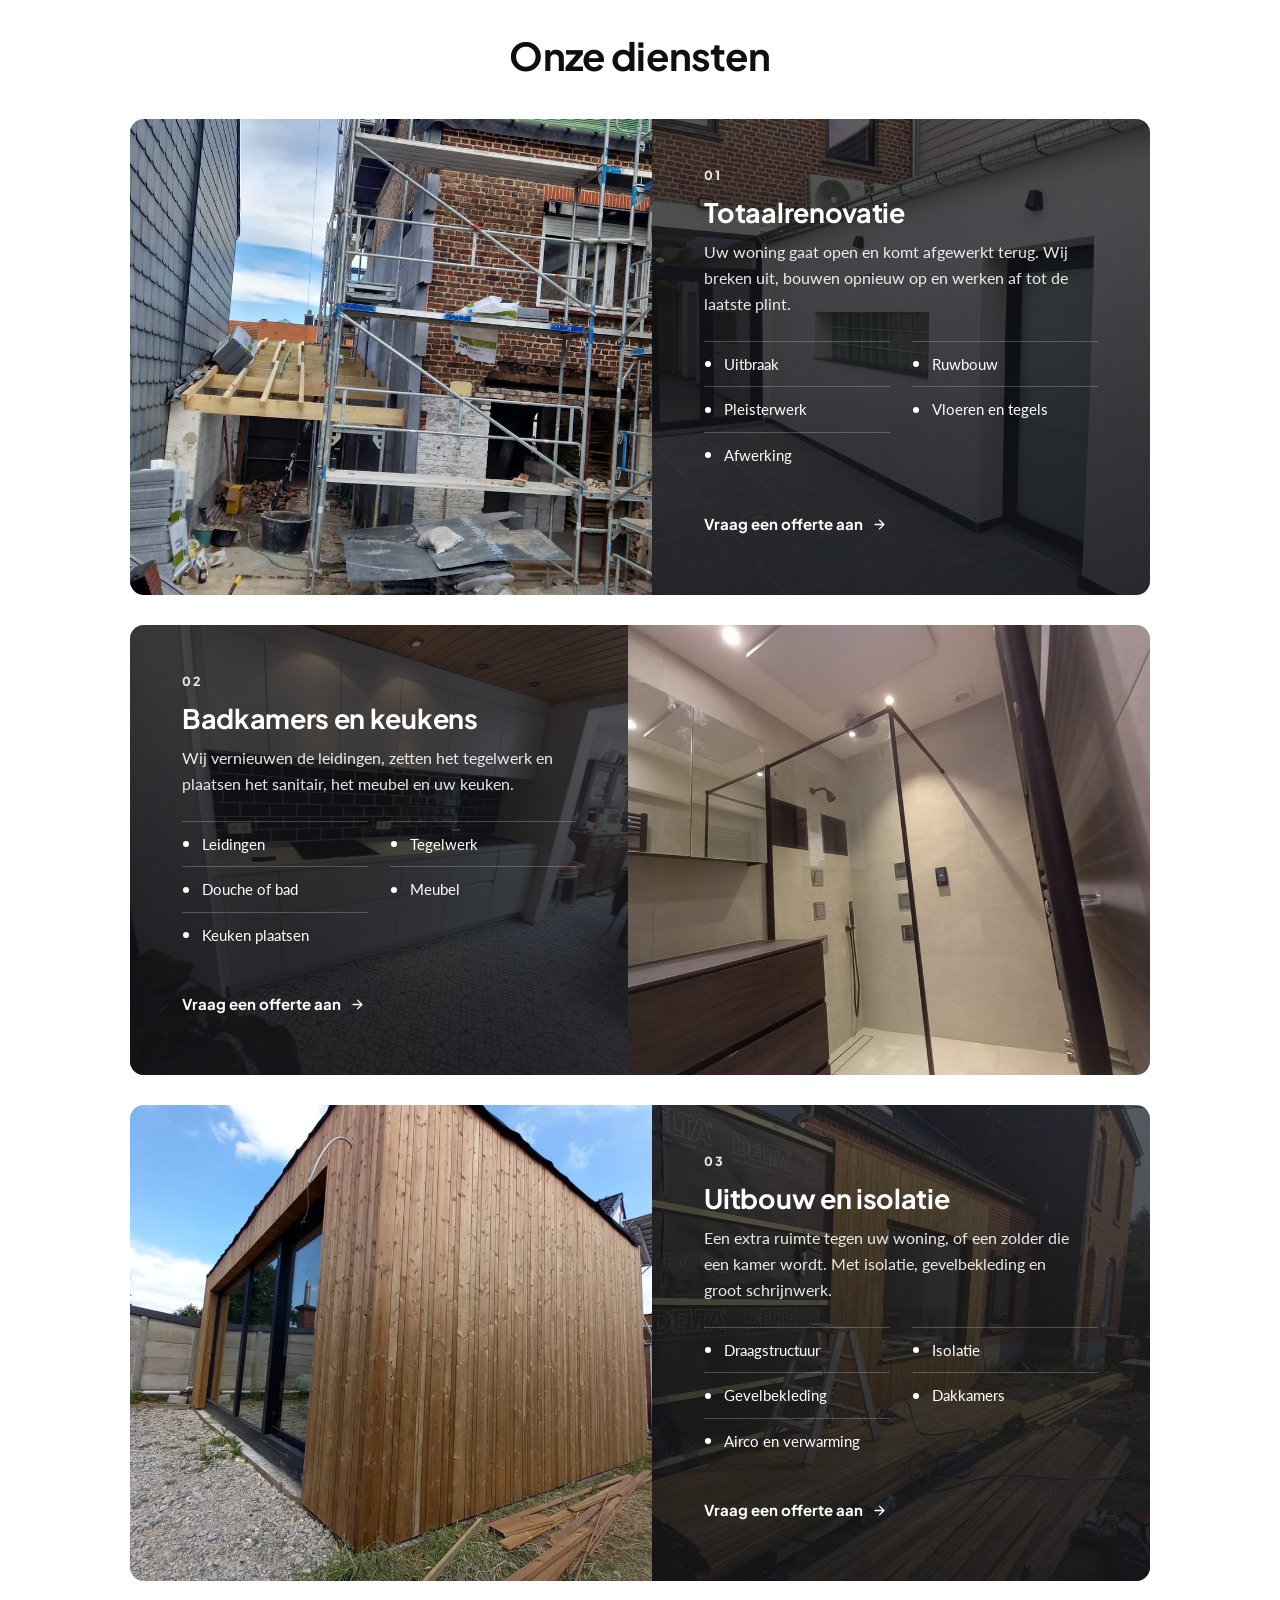
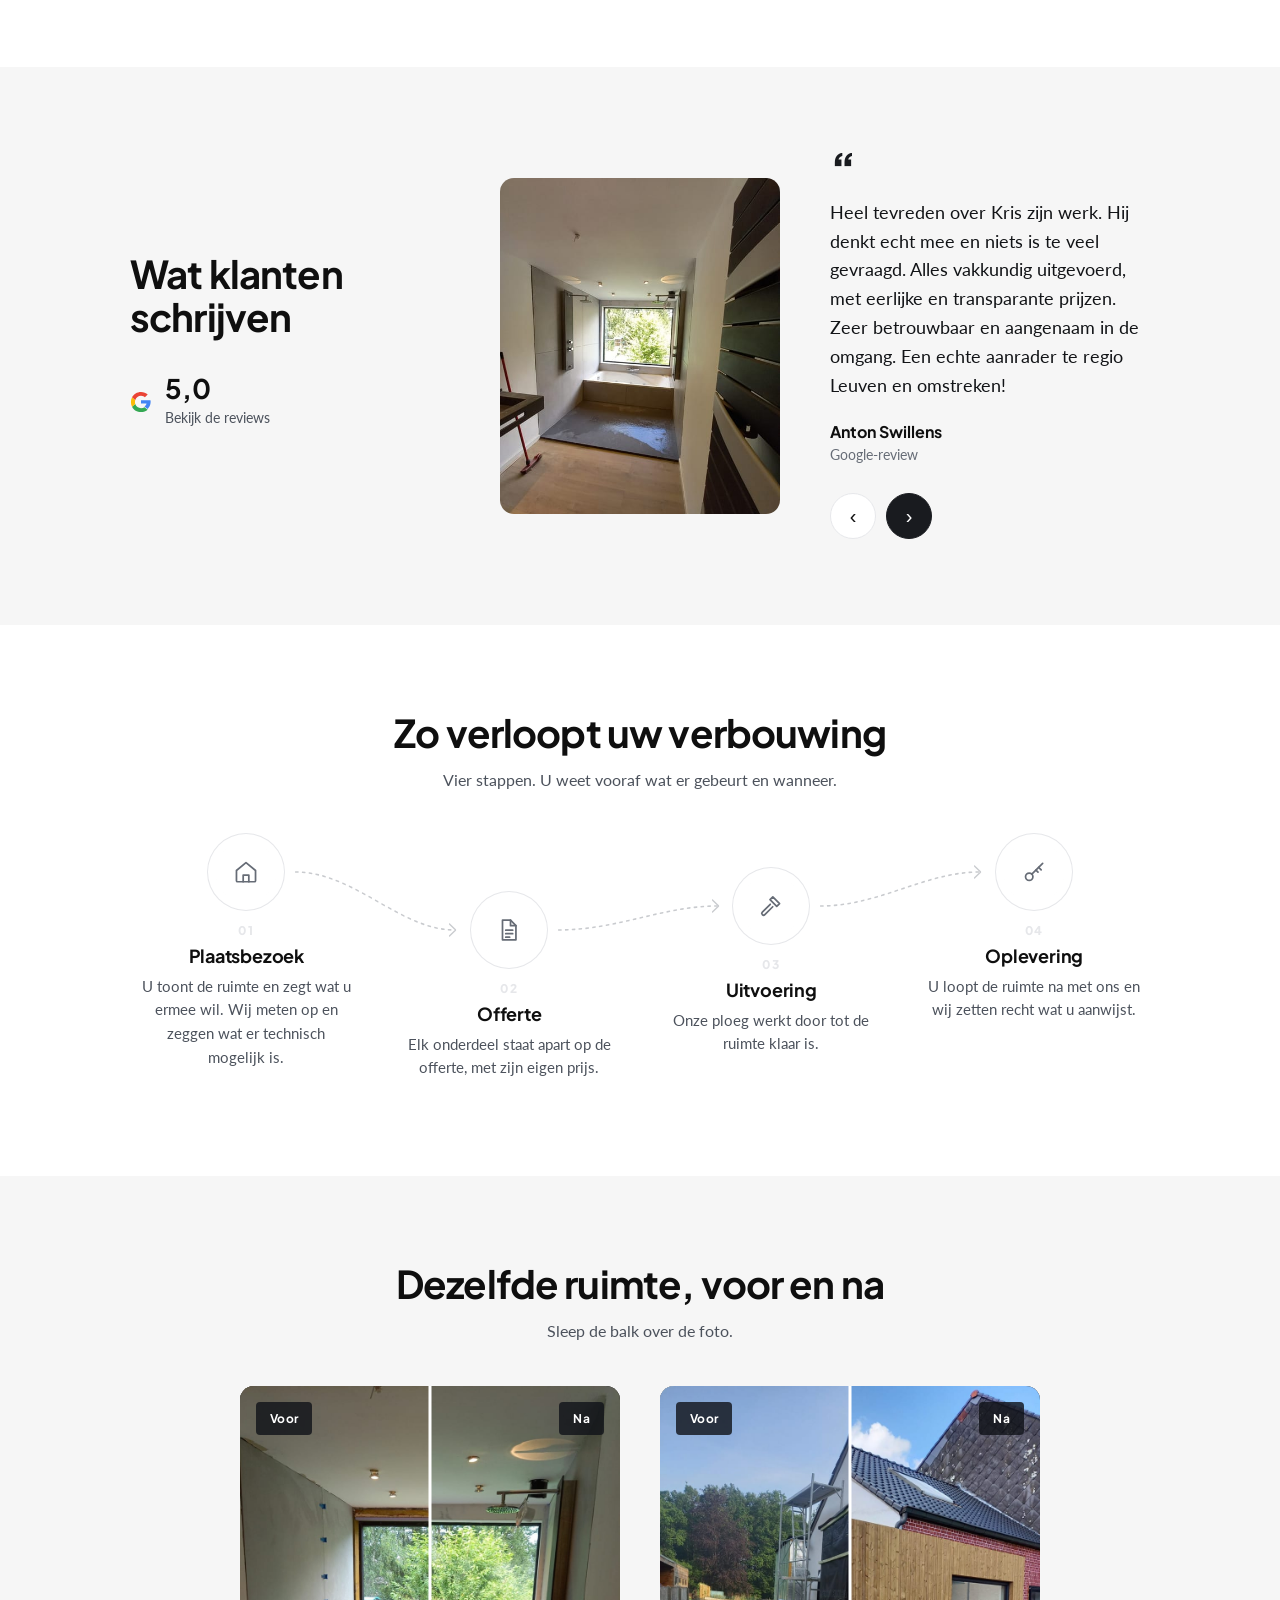
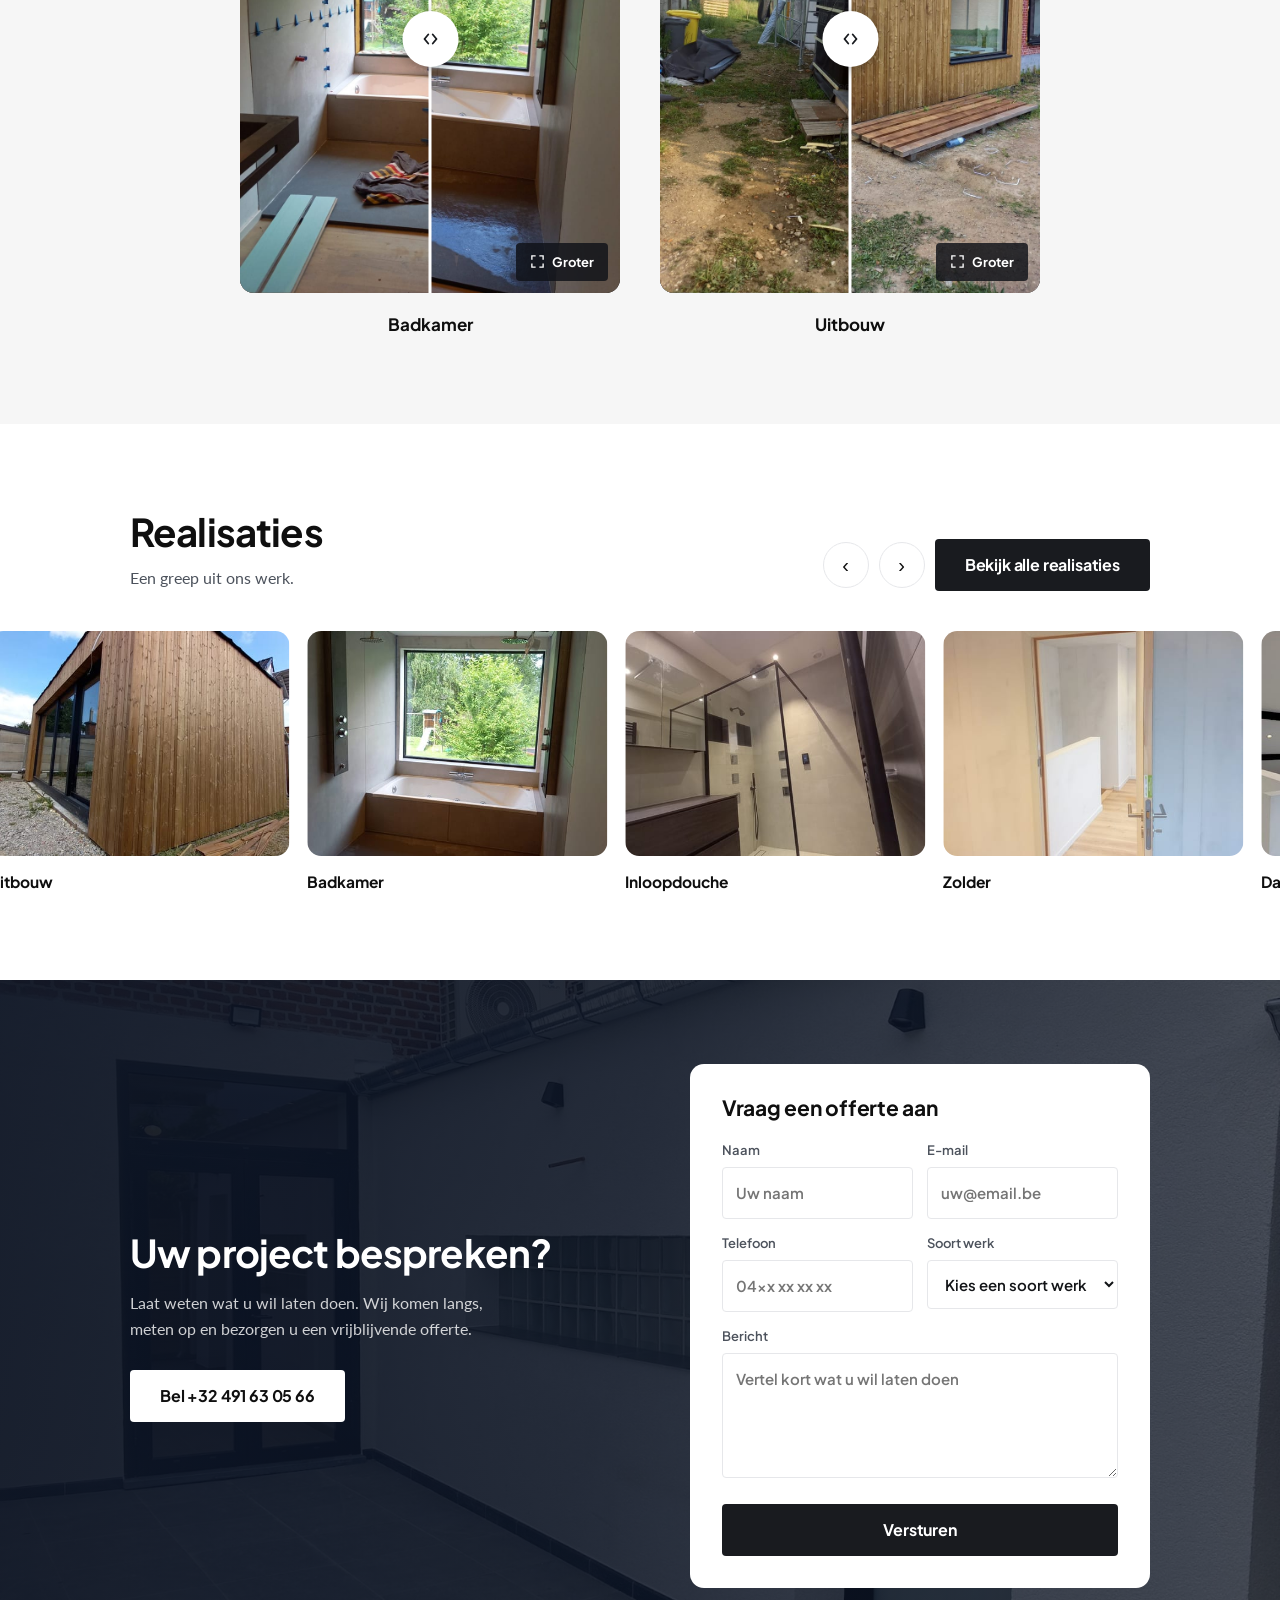
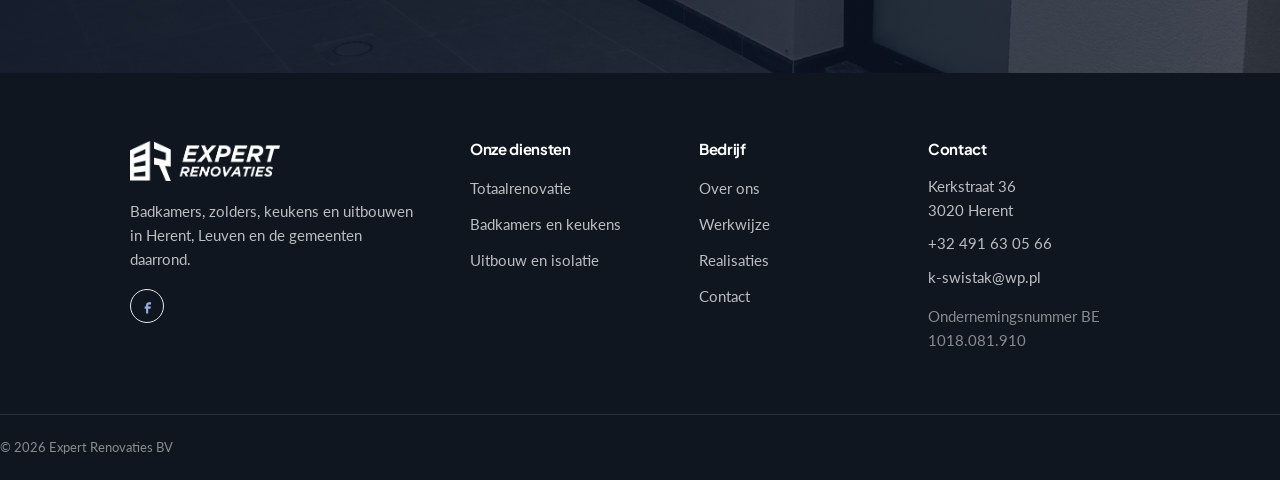
==== commit ae5458a9: "Dienstvakken staan op hun eigen foto Elk dienstvak krijgt één foto die het werk vertegenwoordigt, in" ====
--- a/index.html
+++ b/index.html
@@ -11,7 +11,7 @@
 <link href="https://fonts.googleapis.com/css2?family=Plus+Jakarta+Sans:wght@400;500;600;700;800&family=Lato:wght@400;700&display=swap" rel="stylesheet">
 <link rel="icon" href="img/merkteken.png" type="image/png">
 <link rel="apple-touch-icon" href="img/merkteken-180.png">
-<link rel="stylesheet" href="styles.css?v=c00a0470">
+<link rel="stylesheet" href="styles.css?v=946129c2">
 </head>
 <body>
 
@@ -75,7 +75,7 @@
     <ul class="er-redenen">
       <li class="er-reden er-op">
         <span class="er-reden__nr">01</span>
-        <div><h3>Advies aan huis</h3><p>U zegt wat u wil, wij zeggen wat er technisch kan en wat het kost. Het plaatsbezoek en de prijs kosten u niets.</p></div>
+        <div><h3>Advies aan huis</h3><p>U zegt wat u wil, en we kijken samen wat er mogelijk is en wat het kost. Het plaatsbezoek en de prijs kosten u niets.</p></div>
       </li><li class="er-reden er-op">
         <span class="er-reden__nr">02</span>
         <div><h3>Bindende offerte</h3><p>De prijs staat op papier voor het werk begint, opgesplitst per post. Wat er tijdens de werken bijkomt, bespreken wij eerst.</p></div>
@@ -98,28 +98,31 @@
       <article class="er-rij er-op" id="d-totaalrenovatie">
         <div class="er-rij__beeld"><img class="" src="img/ruwbouw-stelling-1600.jpg" srcset="img/ruwbouw-stelling-500.jpg 500w, img/ruwbouw-stelling-900.jpg 900w, img/ruwbouw-stelling-1600.jpg 1600w" sizes="(max-width:900px) 92vw, 600px" alt="Achtergevel in ruwbouw met stelling tijdens een volledige renovatie" loading="lazy" decoding="async"></div>
         <div class="er-rij__tekst">
+          <span class="er-rij__vakfoto" aria-hidden="true"><img src="img/achterbouw-terras-900.jpg" alt="" aria-hidden="true" loading="lazy" decoding="async"></span>
           <span class="er-rij__nr">01</span>
           <h3>Totaalrenovatie</h3>
           <p>Uw woning gaat open en komt afgewerkt terug. Wij breken uit, bouwen opnieuw op en werken af tot de laatste plint.</p>
-          <ul class="er-rij__lijst"><li><span class="er-rij__mini"><img src="img/bad-ruw-500.jpg" alt="" aria-hidden="true" width="40" height="40" loading="lazy" decoding="async"></span>Uitbraak</li><li><span class="er-rij__mini"><img src="img/ruwbouw-stelling-500.jpg" alt="" aria-hidden="true" width="40" height="40" loading="lazy" decoding="async"></span>Ruwbouw</li><li><span class="er-rij__mini"><img src="img/zolder-gang-500.jpg" alt="" aria-hidden="true" width="40" height="40" loading="lazy" decoding="async"></span>Pleisterwerk</li><li><span class="er-rij__mini"><img src="img/zolder-overloop-500.jpg" alt="" aria-hidden="true" width="40" height="40" loading="lazy" decoding="async"></span>Vloeren en tegels</li><li><span class="er-rij__mini"><img src="img/zolder-kamer-500.jpg" alt="" aria-hidden="true" width="40" height="40" loading="lazy" decoding="async"></span>Afwerking</li></ul>
+          <ul class="er-rij__lijst"><li>Uitbraak</li><li>Ruwbouw</li><li>Pleisterwerk</li><li>Vloeren en tegels</li><li>Afwerking</li></ul>
           <a class="er-rij__link" href="#contact">Vraag een offerte aan<svg viewBox="0 0 24 24" width="15" height="15" fill="none" stroke="currentColor" stroke-width="2.2" stroke-linecap="round" stroke-linejoin="round" aria-hidden="true"><path d="M5 12h13M12 5l7 7-7 7"/></svg></a>
         </div>
       </article><article class="er-rij er-rij--om er-op" id="d-badkamers">
         <div class="er-rij__beeld"><img class="" src="img/douche-overzicht-1600.jpg" srcset="img/douche-overzicht-500.jpg 500w, img/douche-overzicht-900.jpg 900w, img/douche-overzicht-1600.jpg 1600w" sizes="(max-width:900px) 92vw, 600px" alt="Badkamer met inloopdouche achter een glazen wand en een zwevend meubel" loading="lazy" decoding="async"></div>
         <div class="er-rij__tekst">
+          <span class="er-rij__vakfoto" aria-hidden="true"><img src="img/keuken-overzicht-900.jpg" alt="" aria-hidden="true" loading="lazy" decoding="async"></span>
           <span class="er-rij__nr">02</span>
           <h3>Badkamers en keukens</h3>
           <p>Wij vernieuwen de leidingen, zetten het tegelwerk en plaatsen het sanitair, het meubel en uw keuken.</p>
-          <ul class="er-rij__lijst"><li><span class="er-rij__mini"><img src="img/bad-ruw-500.jpg" alt="" aria-hidden="true" width="40" height="40" loading="lazy" decoding="async"></span>Leidingen</li><li><span class="er-rij__mini"><img src="img/douche-nissen-500.jpg" alt="" aria-hidden="true" width="40" height="40" loading="lazy" decoding="async"></span>Tegelwerk</li><li><span class="er-rij__mini"><img src="img/bad-af-500.jpg" alt="" aria-hidden="true" width="40" height="40" loading="lazy" decoding="async"></span>Douche of bad</li><li><span class="er-rij__mini"><img src="img/douche-overzicht-500.jpg" alt="" aria-hidden="true" width="40" height="40" loading="lazy" decoding="async"></span>Meubel</li><li><span class="er-rij__mini"><img src="img/keuken-werkblad-500.jpg" alt="" aria-hidden="true" width="40" height="40" loading="lazy" decoding="async"></span>Keuken plaatsen</li></ul>
+          <ul class="er-rij__lijst"><li>Leidingen</li><li>Tegelwerk</li><li>Douche of bad</li><li>Meubel</li><li>Keuken plaatsen</li></ul>
           <a class="er-rij__link" href="#contact">Vraag een offerte aan<svg viewBox="0 0 24 24" width="15" height="15" fill="none" stroke="currentColor" stroke-width="2.2" stroke-linecap="round" stroke-linejoin="round" aria-hidden="true"><path d="M5 12h13M12 5l7 7-7 7"/></svg></a>
         </div>
       </article><article class="er-rij er-op" id="d-uitbouw">
         <div class="er-rij__beeld"><img class="" src="img/uitbouw-hoek-900.jpg" srcset="img/uitbouw-hoek-500.jpg 500w, img/uitbouw-hoek-900.jpg 900w" sizes="(max-width:900px) 92vw, 600px" alt="Uitbouw met verticale houten gevelbekleding en zwarte raamprofielen" loading="lazy" decoding="async"></div>
         <div class="er-rij__tekst">
+          <span class="er-rij__vakfoto" aria-hidden="true"><img src="img/uitbouw-voorkant-900.jpg" alt="" aria-hidden="true" loading="lazy" decoding="async"></span>
           <span class="er-rij__nr">03</span>
           <h3>Uitbouw en isolatie</h3>
           <p>Een extra ruimte tegen uw woning, of een zolder die een kamer wordt. Met isolatie, gevelbekleding en groot schrijnwerk.</p>
-          <ul class="er-rij__lijst"><li><span class="er-rij__mini"><img src="img/uitbouw-folie-500.jpg" alt="" aria-hidden="true" width="40" height="40" loading="lazy" decoding="async"></span>Draagstructuur</li><li><span class="er-rij__mini"><img src="img/uitbouw-stelling-500.jpg" alt="" aria-hidden="true" width="40" height="40" loading="lazy" decoding="async"></span>Isolatie</li><li><span class="er-rij__mini"><img src="img/uitbouw-zijkant-500.jpg" alt="" aria-hidden="true" width="40" height="40" loading="lazy" decoding="async"></span>Gevelbekleding</li><li><span class="er-rij__mini"><img src="img/zolderkamer-vloer-500.jpg" alt="" aria-hidden="true" width="40" height="40" loading="lazy" decoding="async"></span>Dakkamers</li><li><span class="er-rij__mini"><img src="img/zolderkamer-airco-500.jpg" alt="" aria-hidden="true" width="40" height="40" loading="lazy" decoding="async"></span>Airco en verwarming</li></ul>
+          <ul class="er-rij__lijst"><li>Draagstructuur</li><li>Isolatie</li><li>Gevelbekleding</li><li>Dakkamers</li><li>Airco en verwarming</li></ul>
           <a class="er-rij__link" href="#contact">Vraag een offerte aan<svg viewBox="0 0 24 24" width="15" height="15" fill="none" stroke="currentColor" stroke-width="2.2" stroke-linecap="round" stroke-linejoin="round" aria-hidden="true"><path d="M5 12h13M12 5l7 7-7 7"/></svg></a>
         </div>
       </article>
@@ -354,6 +357,6 @@
   <svg viewBox="0 0 24 24" width="20" height="20" fill="none" stroke="currentColor" stroke-width="2" stroke-linecap="round" stroke-linejoin="round" aria-hidden="true"><path d="M22 16.9v3a2 2 0 0 1-2.2 2 19.8 19.8 0 0 1-8.6-3.1 19.5 19.5 0 0 1-6-6A19.8 19.8 0 0 1 2.1 4.2 2 2 0 0 1 4.1 2h3a2 2 0 0 1 2 1.7c.1 1 .4 1.9.7 2.8a2 2 0 0 1-.5 2.1L8.1 9.9a16 16 0 0 0 6 6l1.3-1.2a2 2 0 0 1 2.1-.5c.9.3 1.8.6 2.8.7a2 2 0 0 1 1.7 2Z"/></svg>
   <span>Bel ons</span>
 </a>
-<script src="site.js?v=c00a0470"></script>
+<script src="site.js?v=946129c2"></script>
 </body>
 </html>
--- a/styles.css
+++ b/styles.css
@@ -161,14 +161,13 @@
 .er-rij__beeld { position: relative; overflow: hidden; min-height: 400px; }
 .er-rij__beeld img { position: absolute; inset: 0; width: 100%; height: 100%; object-fit: cover; transition: transform .6s ease; }
 .er-rij:hover .er-rij__beeld img { transform: scale(1.04); }
-.er-rij__tekst { padding: 46px 52px; display: flex; flex-direction: column; justify-content: center; }
-.er-rij__nr { font-family: "Plus Jakarta Sans", system-ui, sans-serif; font-weight: 800; font-size: 12.5px; letter-spacing: .14em; color: var(--merk); margin-bottom: 12px; }
-.er-rij h3 { font-size: clamp(22px, 2.1vw, 28px); }
-.er-rij__tekst > p { margin-top: 12px; color: var(--tekst); max-width: 42ch; }
-.er-rij__lijst { margin-top: 26px; display: grid; grid-template-columns: repeat(3, minmax(0, 1fr)); gap: 9px; }
-.er-rij__lijst li { position: relative; overflow: hidden; display: flex; align-items: flex-end; min-height: 104px; padding: 12px 13px; border: 1px solid var(--lijn); border-radius: 10px; background: var(--wit); font-size: 14.5px; font-weight: 600; color: var(--inkt); }
-.er-rij__link { margin-top: 28px; display: inline-flex; align-items: center; min-height: 44px; gap: 9px; align-self: flex-start; font-family: "Plus Jakarta Sans", system-ui, sans-serif; font-weight: 700; font-size: 15px; color: var(--merk); padding-bottom: 3px; border-bottom: 2px solid transparent; }
-.er-rij__link:hover { border-color: var(--merk); gap: 14px; }
+.er-rij__tekst { position: relative; padding: 46px 52px; display: flex; flex-direction: column; justify-content: center; }
+.er-rij__tekst > * { position: relative; }
+.er-rij__nr { font-family: "Plus Jakarta Sans", system-ui, sans-serif; font-weight: 800; font-size: 12.5px; letter-spacing: .14em; color: rgba(255, 255, 255, .88); margin-bottom: 12px; }
+.er-rij h3 { font-size: clamp(22px, 2.1vw, 28px); color: var(--wit); }
+.er-rij__tekst > p { margin-top: 12px; color: rgba(255, 255, 255, .9); max-width: 42ch; }
+.er-rij__link { margin-top: 28px; display: inline-flex; align-items: center; min-height: 44px; gap: 9px; align-self: flex-start; font-family: "Plus Jakarta Sans", system-ui, sans-serif; font-weight: 700; font-size: 15px; color: var(--wit); padding-bottom: 3px; border-bottom: 2px solid transparent; }
+.er-rij__link:hover { border-color: var(--wit); gap: 14px; }
 
 /* ---------- werkwijze: bolletjes op een gebogen pad ---------- */
 .er-stappen { display: grid; grid-template-columns: repeat(4, 1fr); gap: 30px; padding-top: 6px; padding-bottom: 10px; }
@@ -599,14 +598,20 @@
   .er-talen__knop { height: 36px; padding: 0 9px; gap: 5px; }
 }
 
-
-/* de foto zit in de bovenrand van het vakje en vervaagt naar wit, zodat de naam rustig leest */
-.er-rij__mini { position: absolute; inset: 0 0 auto 0; height: 72px; pointer-events: none; }
-.er-rij__mini img { width: 100%; height: 100%; object-fit: cover; display: block; }
-.er-rij__mini::after { content: ""; position: absolute; inset: 0; background: linear-gradient(to bottom, rgba(255,255,255,.06) 0%, rgba(255,255,255,.58) 58%, #fff 96%); }
-.er-rij__lijst li:hover { border-color: var(--inkt); }
 @media (max-width: 700px) {
-  .er-rij__lijst { grid-template-columns: 1fr 1fr; gap: 8px; }
-  .er-rij__lijst li { min-height: 84px; font-size: 13.8px; padding: 10px 11px; }
-  .er-rij__mini { height: 54px; }
-}
+}
+
+/* ---------- diensten: één foto in het vak, weggetrokken onder de zwarte tekst ---------- */
+.er-rij__vakfoto { position: absolute; inset: 0; overflow: hidden; pointer-events: none; }
+.er-rij__vakfoto img { width: 100%; height: 100%; object-fit: cover; display: block; }
+.er-rij__vakfoto::after {
+  content: ""; position: absolute; inset: 0;
+  background: linear-gradient(180deg, rgba(18, 20, 24, .68) 0%, rgba(18, 20, 24, .78) 42%, rgba(18, 20, 24, .88) 100%);
+}
+.er-rij__lijst { position: relative; margin-top: 24px; display: grid; grid-template-columns: 1fr 1fr; gap: 0 22px; }
+.er-rij__lijst li { padding: 10px 0 10px 20px; border-top: 1px solid rgba(255, 255, 255, .22); font-size: 15px; color: var(--wit); position: relative; }
+.er-rij__lijst li::before { content: ""; position: absolute; left: 1px; top: 50%; width: 6px; height: 6px; margin-top: -3px; border-radius: 999px; background: var(--wit); }
+@media (max-width: 700px) {
+  .er-rij__lijst { grid-template-columns: 1fr; }
+  .er-rij__lijst li { font-size: 14.5px; }
+}
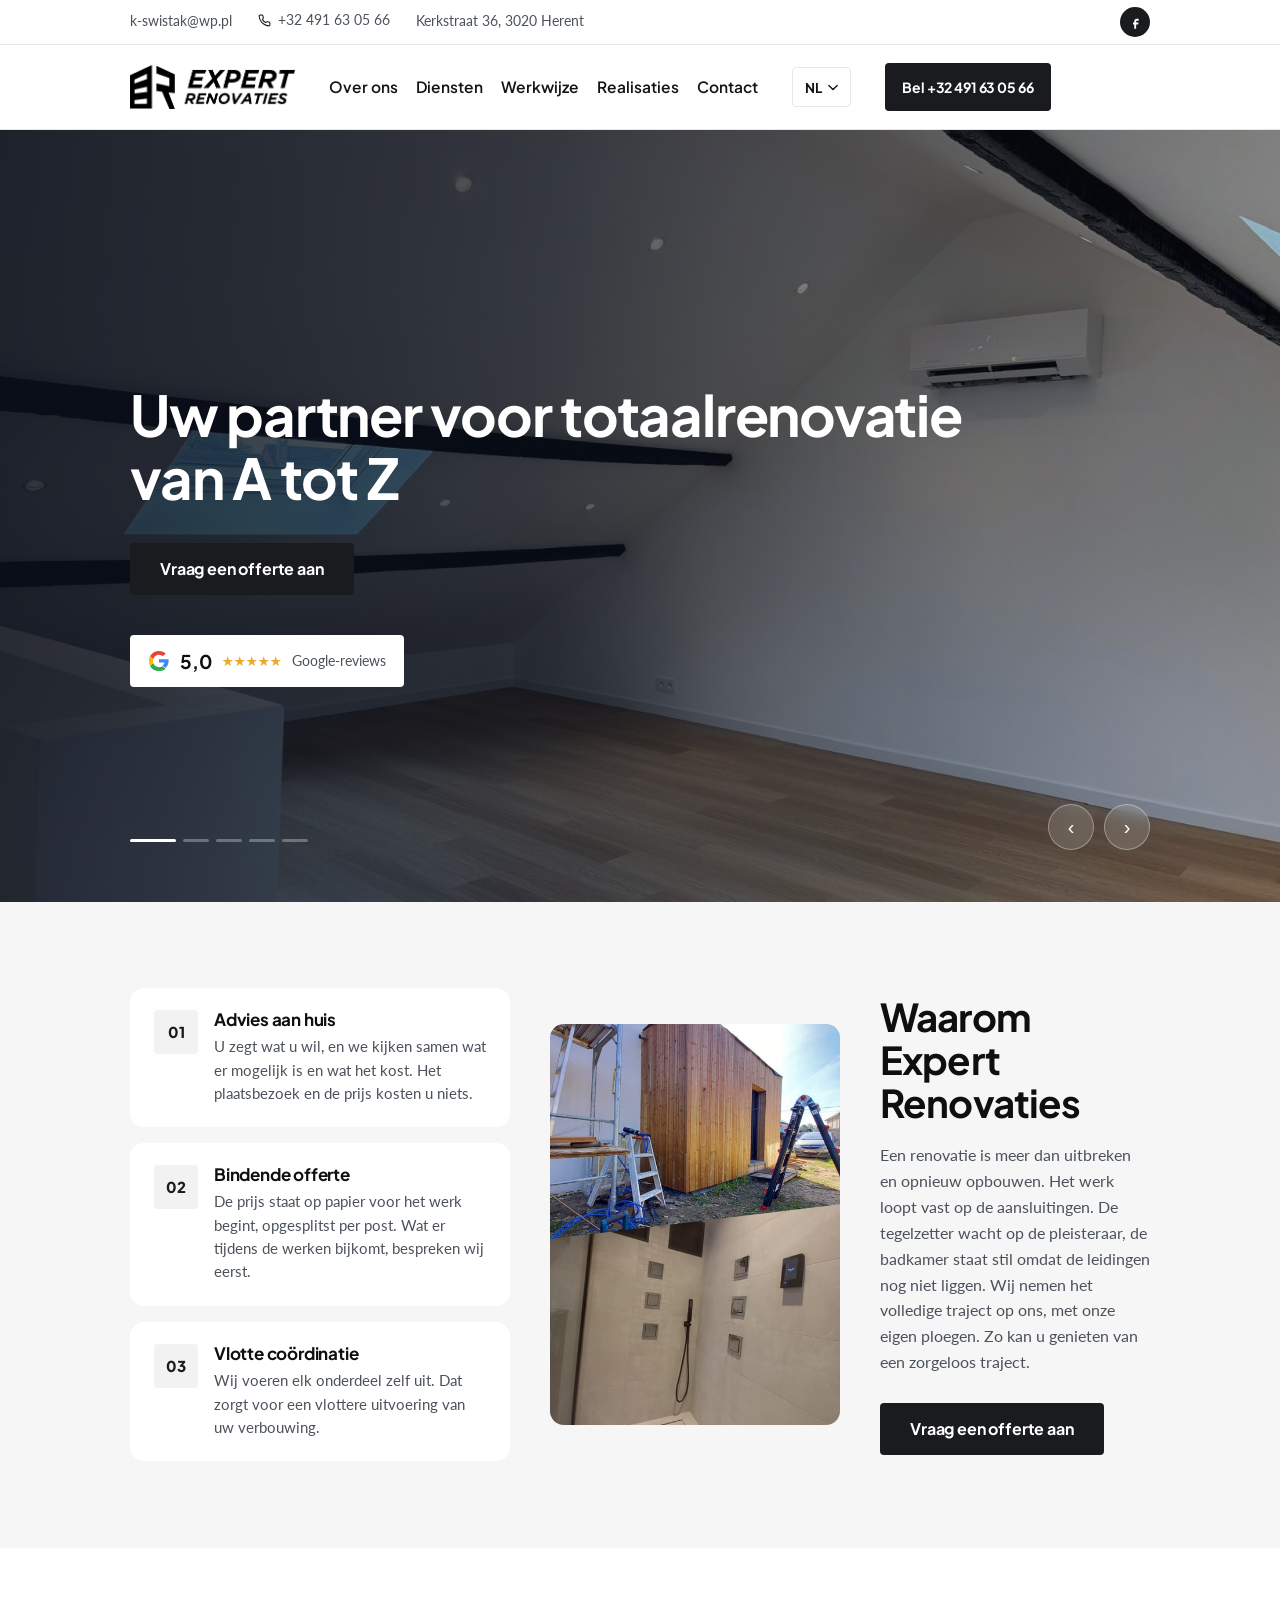
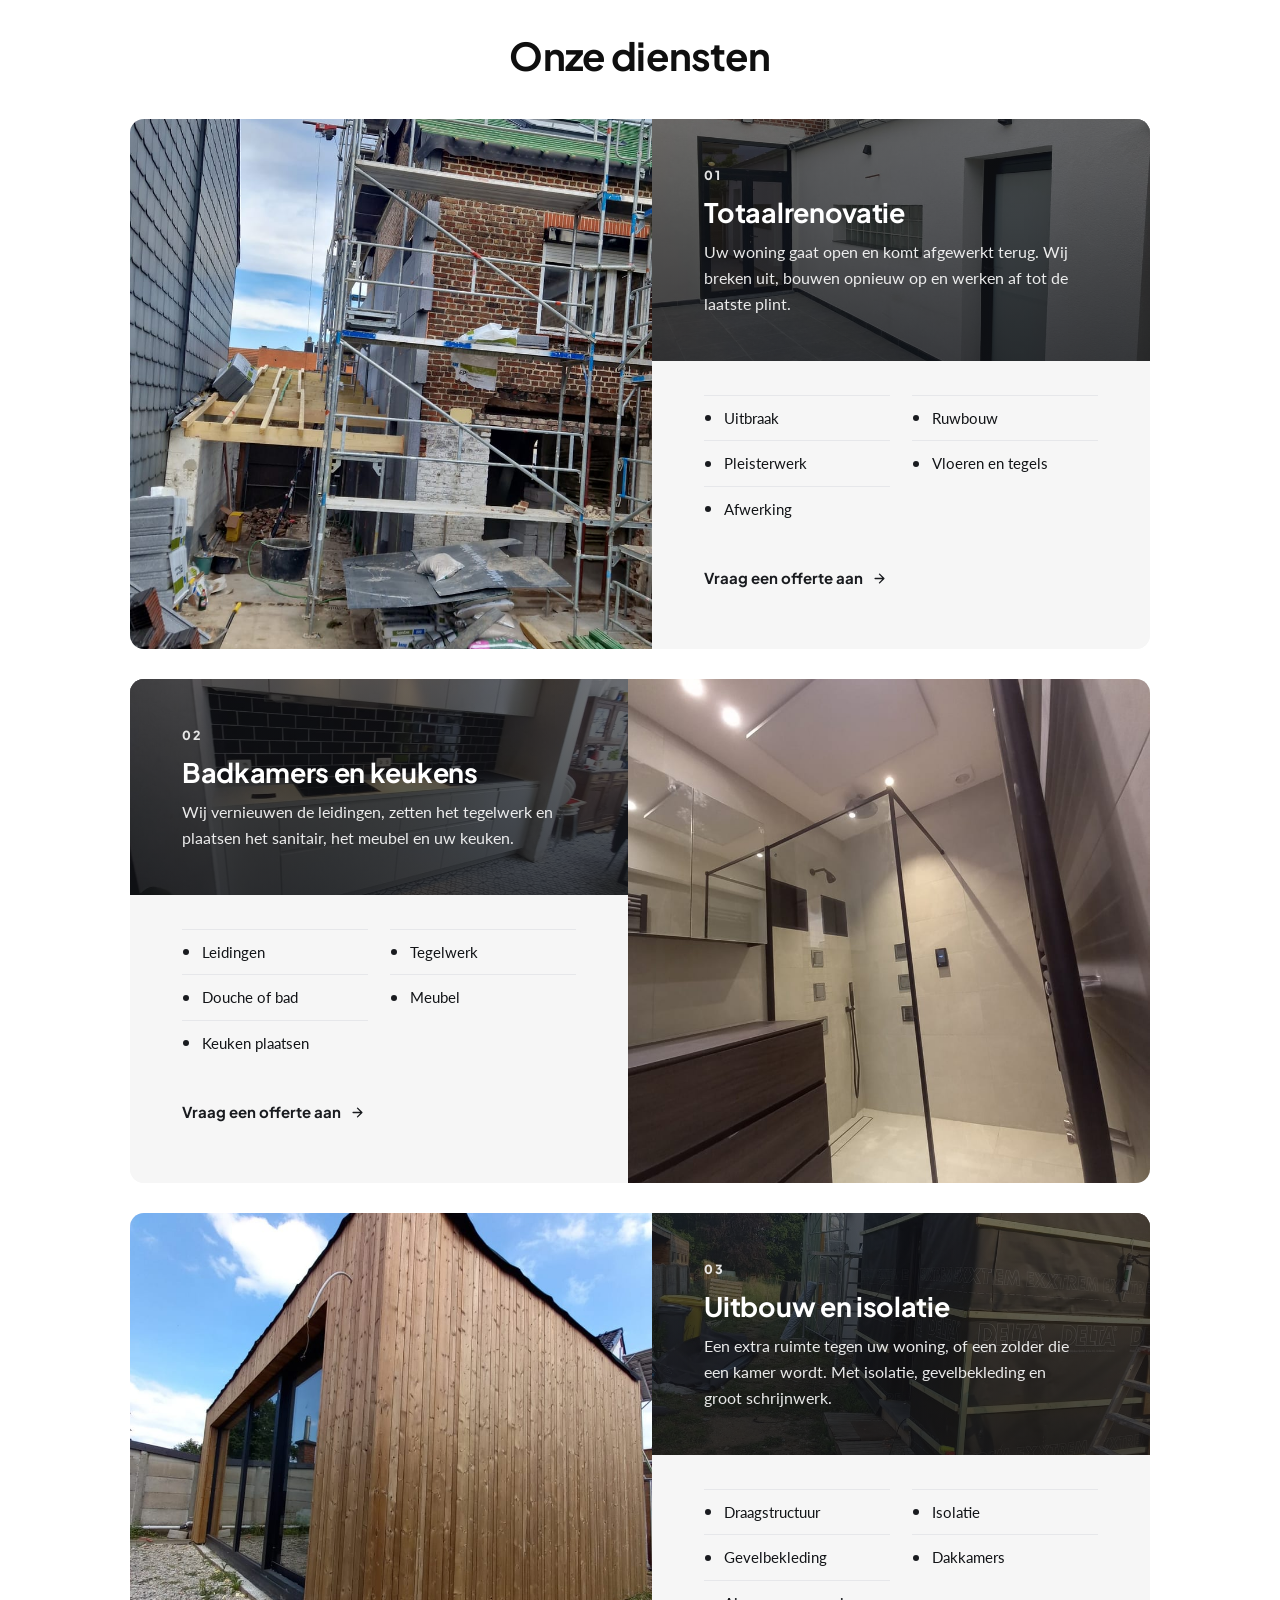
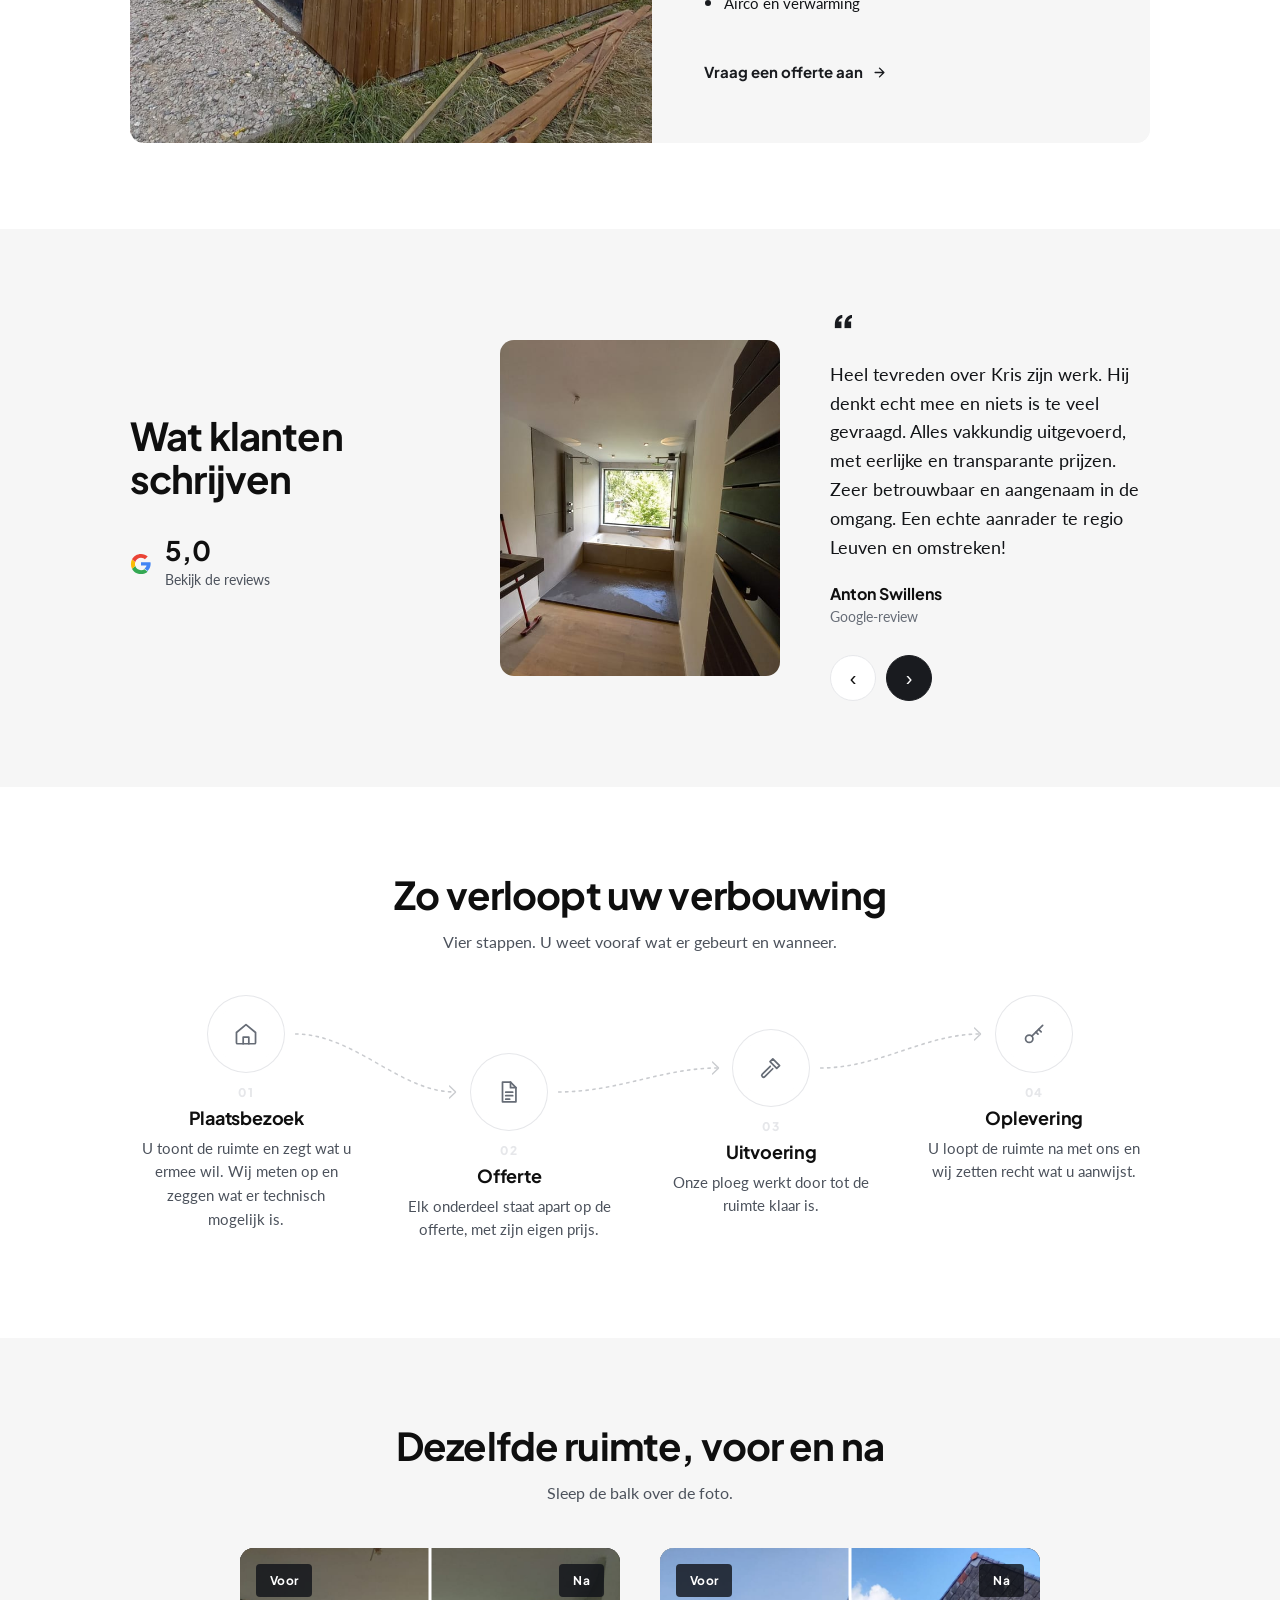
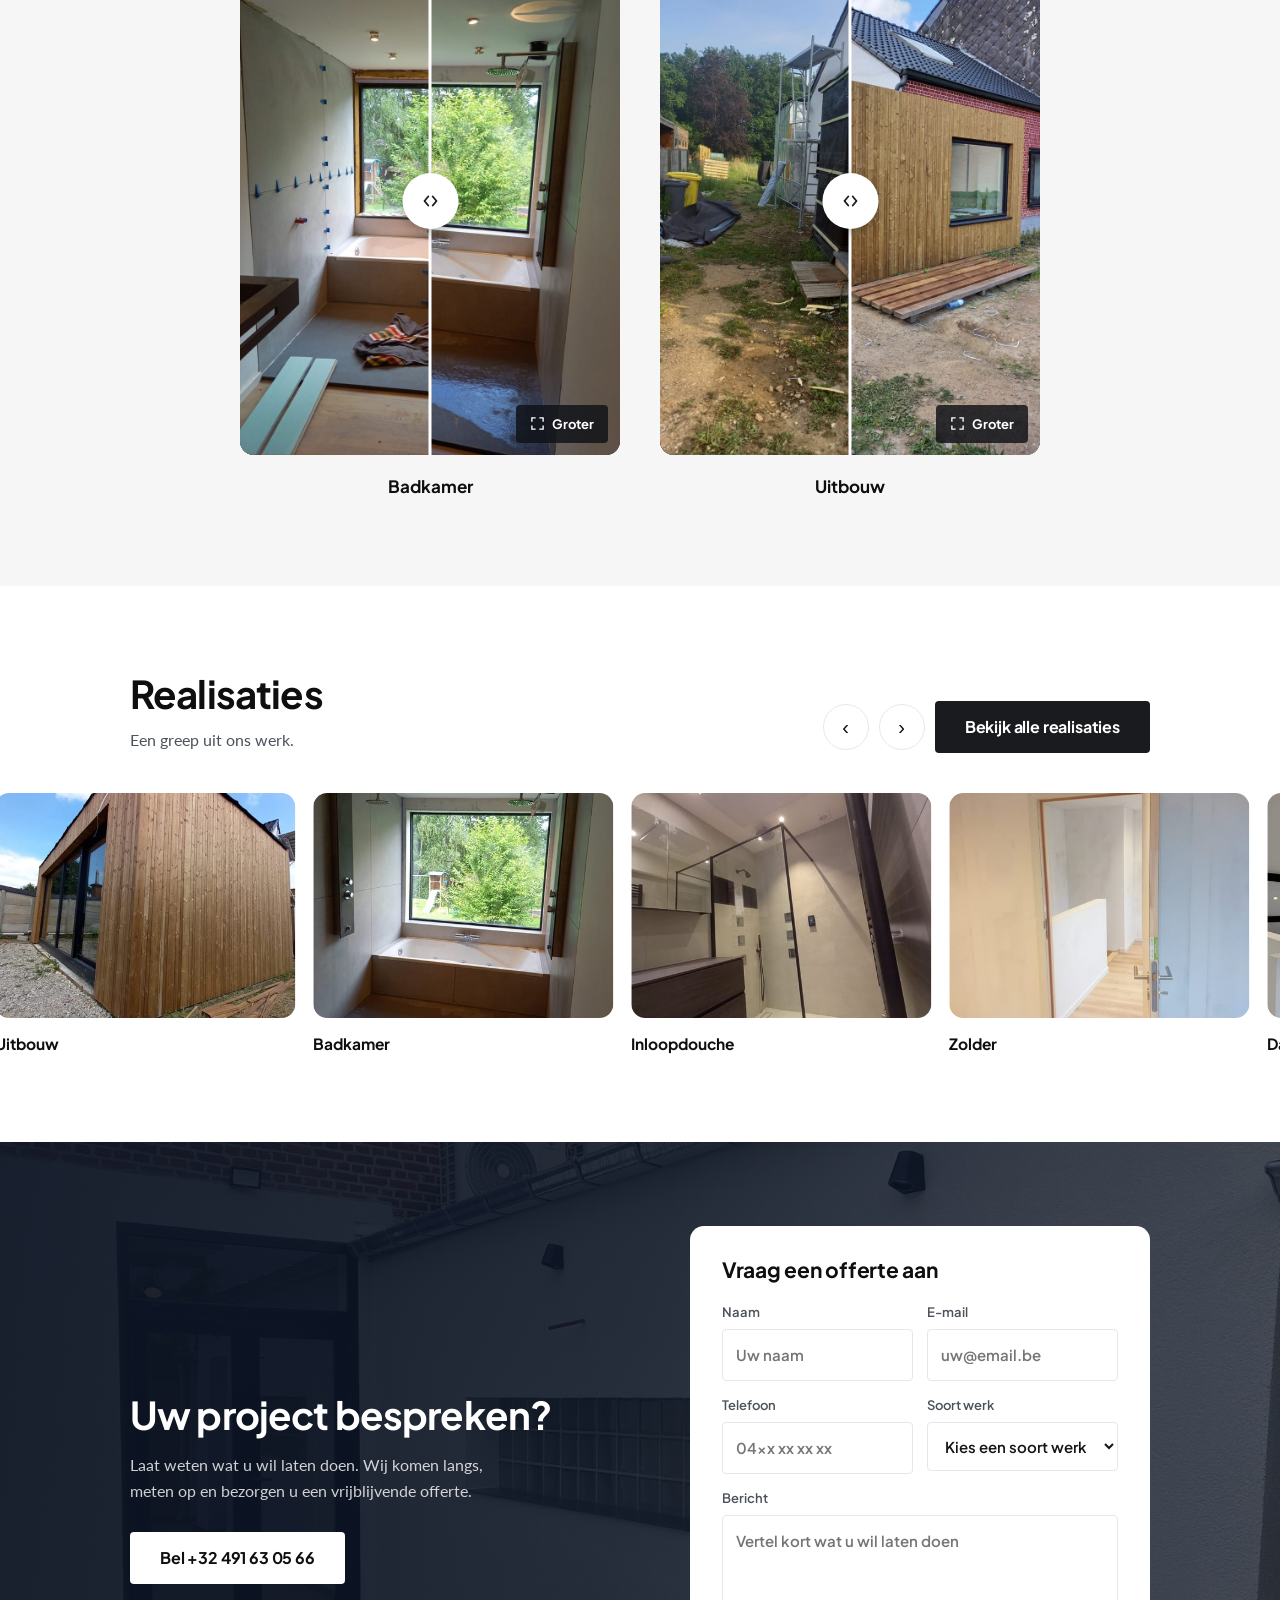
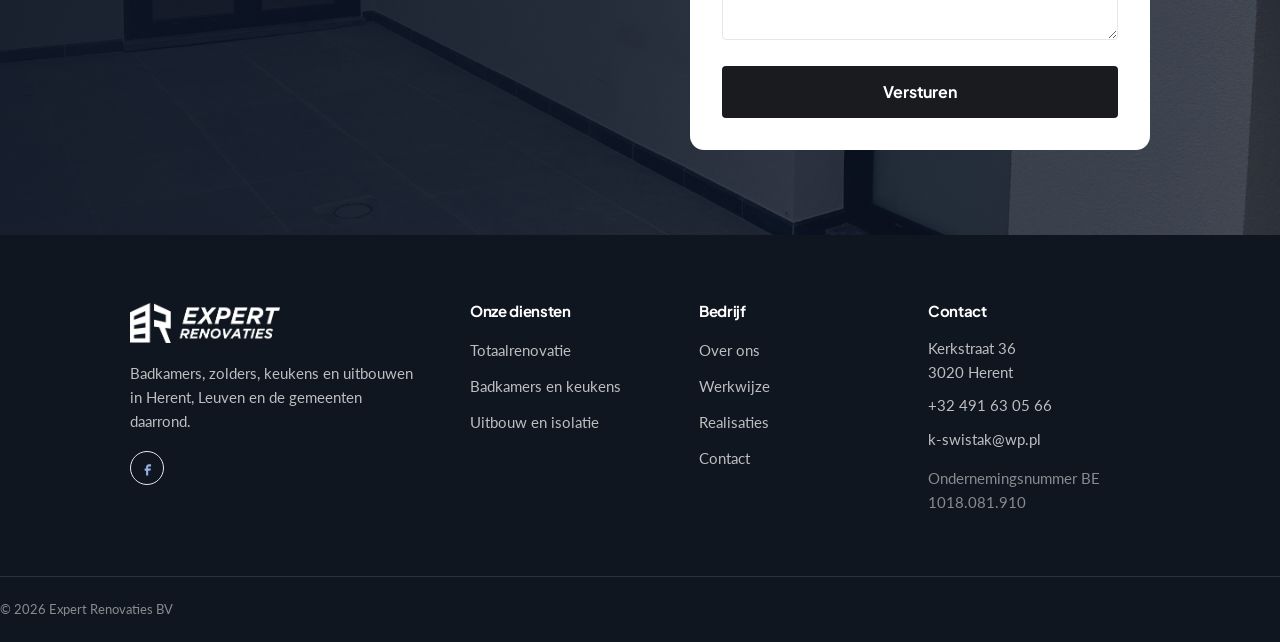
==== commit ad6f663d: "Foto draagt kop en zin, opsomming staat weer op de grijze grond De foto vulde het hele tekstvak. Nu " ====
--- a/index.html
+++ b/index.html
@@ -11,7 +11,7 @@
 <link href="https://fonts.googleapis.com/css2?family=Plus+Jakarta+Sans:wght@400;500;600;700;800&family=Lato:wght@400;700&display=swap" rel="stylesheet">
 <link rel="icon" href="img/merkteken.png" type="image/png">
 <link rel="apple-touch-icon" href="img/merkteken-180.png">
-<link rel="stylesheet" href="styles.css?v=946129c2">
+<link rel="stylesheet" href="styles.css?v=6cf4e4e0">
 </head>
 <body>
 
@@ -98,32 +98,44 @@
       <article class="er-rij er-op" id="d-totaalrenovatie">
         <div class="er-rij__beeld"><img class="" src="img/ruwbouw-stelling-1600.jpg" srcset="img/ruwbouw-stelling-500.jpg 500w, img/ruwbouw-stelling-900.jpg 900w, img/ruwbouw-stelling-1600.jpg 1600w" sizes="(max-width:900px) 92vw, 600px" alt="Achtergevel in ruwbouw met stelling tijdens een volledige renovatie" loading="lazy" decoding="async"></div>
         <div class="er-rij__tekst">
-          <span class="er-rij__vakfoto" aria-hidden="true"><img src="img/achterbouw-terras-900.jpg" alt="" aria-hidden="true" loading="lazy" decoding="async"></span>
-          <span class="er-rij__nr">01</span>
-          <h3>Totaalrenovatie</h3>
-          <p>Uw woning gaat open en komt afgewerkt terug. Wij breken uit, bouwen opnieuw op en werken af tot de laatste plint.</p>
+          <div class="er-rij__top">
+            <span class="er-rij__vakfoto" aria-hidden="true"><img src="img/achterbouw-terras-900.jpg" alt="" aria-hidden="true" loading="lazy" decoding="async"></span>
+            <span class="er-rij__nr">01</span>
+            <h3>Totaalrenovatie</h3>
+            <p>Uw woning gaat open en komt afgewerkt terug. Wij breken uit, bouwen opnieuw op en werken af tot de laatste plint.</p>
+          </div>
+          <div class="er-rij__onder">
           <ul class="er-rij__lijst"><li>Uitbraak</li><li>Ruwbouw</li><li>Pleisterwerk</li><li>Vloeren en tegels</li><li>Afwerking</li></ul>
           <a class="er-rij__link" href="#contact">Vraag een offerte aan<svg viewBox="0 0 24 24" width="15" height="15" fill="none" stroke="currentColor" stroke-width="2.2" stroke-linecap="round" stroke-linejoin="round" aria-hidden="true"><path d="M5 12h13M12 5l7 7-7 7"/></svg></a>
+          </div>
         </div>
       </article><article class="er-rij er-rij--om er-op" id="d-badkamers">
         <div class="er-rij__beeld"><img class="" src="img/douche-overzicht-1600.jpg" srcset="img/douche-overzicht-500.jpg 500w, img/douche-overzicht-900.jpg 900w, img/douche-overzicht-1600.jpg 1600w" sizes="(max-width:900px) 92vw, 600px" alt="Badkamer met inloopdouche achter een glazen wand en een zwevend meubel" loading="lazy" decoding="async"></div>
         <div class="er-rij__tekst">
-          <span class="er-rij__vakfoto" aria-hidden="true"><img src="img/keuken-overzicht-900.jpg" alt="" aria-hidden="true" loading="lazy" decoding="async"></span>
-          <span class="er-rij__nr">02</span>
-          <h3>Badkamers en keukens</h3>
-          <p>Wij vernieuwen de leidingen, zetten het tegelwerk en plaatsen het sanitair, het meubel en uw keuken.</p>
+          <div class="er-rij__top">
+            <span class="er-rij__vakfoto" aria-hidden="true"><img src="img/keuken-overzicht-900.jpg" alt="" aria-hidden="true" loading="lazy" decoding="async"></span>
+            <span class="er-rij__nr">02</span>
+            <h3>Badkamers en keukens</h3>
+            <p>Wij vernieuwen de leidingen, zetten het tegelwerk en plaatsen het sanitair, het meubel en uw keuken.</p>
+          </div>
+          <div class="er-rij__onder">
           <ul class="er-rij__lijst"><li>Leidingen</li><li>Tegelwerk</li><li>Douche of bad</li><li>Meubel</li><li>Keuken plaatsen</li></ul>
           <a class="er-rij__link" href="#contact">Vraag een offerte aan<svg viewBox="0 0 24 24" width="15" height="15" fill="none" stroke="currentColor" stroke-width="2.2" stroke-linecap="round" stroke-linejoin="round" aria-hidden="true"><path d="M5 12h13M12 5l7 7-7 7"/></svg></a>
+          </div>
         </div>
       </article><article class="er-rij er-op" id="d-uitbouw">
         <div class="er-rij__beeld"><img class="" src="img/uitbouw-hoek-900.jpg" srcset="img/uitbouw-hoek-500.jpg 500w, img/uitbouw-hoek-900.jpg 900w" sizes="(max-width:900px) 92vw, 600px" alt="Uitbouw met verticale houten gevelbekleding en zwarte raamprofielen" loading="lazy" decoding="async"></div>
         <div class="er-rij__tekst">
-          <span class="er-rij__vakfoto" aria-hidden="true"><img src="img/uitbouw-voorkant-900.jpg" alt="" aria-hidden="true" loading="lazy" decoding="async"></span>
-          <span class="er-rij__nr">03</span>
-          <h3>Uitbouw en isolatie</h3>
-          <p>Een extra ruimte tegen uw woning, of een zolder die een kamer wordt. Met isolatie, gevelbekleding en groot schrijnwerk.</p>
+          <div class="er-rij__top">
+            <span class="er-rij__vakfoto" aria-hidden="true"><img src="img/uitbouw-folie-900.jpg" alt="" aria-hidden="true" loading="lazy" decoding="async"></span>
+            <span class="er-rij__nr">03</span>
+            <h3>Uitbouw en isolatie</h3>
+            <p>Een extra ruimte tegen uw woning, of een zolder die een kamer wordt. Met isolatie, gevelbekleding en groot schrijnwerk.</p>
+          </div>
+          <div class="er-rij__onder">
           <ul class="er-rij__lijst"><li>Draagstructuur</li><li>Isolatie</li><li>Gevelbekleding</li><li>Dakkamers</li><li>Airco en verwarming</li></ul>
           <a class="er-rij__link" href="#contact">Vraag een offerte aan<svg viewBox="0 0 24 24" width="15" height="15" fill="none" stroke="currentColor" stroke-width="2.2" stroke-linecap="round" stroke-linejoin="round" aria-hidden="true"><path d="M5 12h13M12 5l7 7-7 7"/></svg></a>
+          </div>
         </div>
       </article>
     </div>
@@ -357,6 +369,6 @@
   <svg viewBox="0 0 24 24" width="20" height="20" fill="none" stroke="currentColor" stroke-width="2" stroke-linecap="round" stroke-linejoin="round" aria-hidden="true"><path d="M22 16.9v3a2 2 0 0 1-2.2 2 19.8 19.8 0 0 1-8.6-3.1 19.5 19.5 0 0 1-6-6A19.8 19.8 0 0 1 2.1 4.2 2 2 0 0 1 4.1 2h3a2 2 0 0 1 2 1.7c.1 1 .4 1.9.7 2.8a2 2 0 0 1-.5 2.1L8.1 9.9a16 16 0 0 0 6 6l1.3-1.2a2 2 0 0 1 2.1-.5c.9.3 1.8.6 2.8.7a2 2 0 0 1 1.7 2Z"/></svg>
   <span>Bel ons</span>
 </a>
-<script src="site.js?v=946129c2"></script>
+<script src="site.js?v=6cf4e4e0"></script>
 </body>
 </html>
--- a/styles.css
+++ b/styles.css
@@ -161,13 +161,15 @@
 .er-rij__beeld { position: relative; overflow: hidden; min-height: 400px; }
 .er-rij__beeld img { position: absolute; inset: 0; width: 100%; height: 100%; object-fit: cover; transition: transform .6s ease; }
 .er-rij:hover .er-rij__beeld img { transform: scale(1.04); }
-.er-rij__tekst { position: relative; padding: 46px 52px; display: flex; flex-direction: column; justify-content: center; }
-.er-rij__tekst > * { position: relative; }
+.er-rij__tekst { display: flex; flex-direction: column; }
+.er-rij__top { position: relative; background: #1b1e23; flex: 1; display: flex; flex-direction: column; justify-content: center; padding: 46px 52px 44px; overflow: hidden; }
+.er-rij__top > * { position: relative; }
+.er-rij__onder { padding: 34px 52px 46px; background: var(--band); }
 .er-rij__nr { font-family: "Plus Jakarta Sans", system-ui, sans-serif; font-weight: 800; font-size: 12.5px; letter-spacing: .14em; color: rgba(255, 255, 255, .88); margin-bottom: 12px; }
 .er-rij h3 { font-size: clamp(22px, 2.1vw, 28px); color: var(--wit); }
-.er-rij__tekst > p { margin-top: 12px; color: rgba(255, 255, 255, .9); max-width: 42ch; }
-.er-rij__link { margin-top: 28px; display: inline-flex; align-items: center; min-height: 44px; gap: 9px; align-self: flex-start; font-family: "Plus Jakarta Sans", system-ui, sans-serif; font-weight: 700; font-size: 15px; color: var(--wit); padding-bottom: 3px; border-bottom: 2px solid transparent; }
-.er-rij__link:hover { border-color: var(--wit); gap: 14px; }
+.er-rij__top > p { margin-top: 12px; color: rgba(255, 255, 255, .9); max-width: 42ch; }
+.er-rij__link { margin-top: 28px; display: inline-flex; align-items: center; min-height: 44px; gap: 9px; align-self: flex-start; font-family: "Plus Jakarta Sans", system-ui, sans-serif; font-weight: 700; font-size: 15px; color: var(--merk); padding-bottom: 3px; border-bottom: 2px solid transparent; }
+.er-rij__link:hover { border-color: var(--merk); gap: 14px; }
 
 /* ---------- werkwijze: bolletjes op een gebogen pad ---------- */
 .er-stappen { display: grid; grid-template-columns: repeat(4, 1fr); gap: 30px; padding-top: 6px; padding-bottom: 10px; }
@@ -320,7 +322,8 @@
 /* ================= tot 1200 ================= */
 @media (max-width: 1200px) {
   :root { --zij: 54px; --lucht: 72px; }
-  .er-rij__tekst { padding: 34px 32px; }
+  .er-rij__top { padding: 34px 32px 34px; }
+  .er-rij__onder { padding: 26px 32px 34px; }
   .er-waarom__in { grid-template-columns: 300px 240px 1fr; gap: 30px; }
   .er-reviews__in { grid-template-columns: 1fr 220px 1fr; gap: 34px; }
 }
@@ -371,7 +374,8 @@
   .er-rij { grid-template-columns: 1fr; }
   .er-rij--om { direction: ltr; }
   .er-rij__beeld { min-height: 0; aspect-ratio: 16 / 10; position: relative; }
-  .er-rij__tekst { padding: 28px 24px 32px; }
+  .er-rij__top { padding: 28px 24px 30px; }
+  .er-rij__onder { padding: 24px 24px 32px; }
   .er-stappen { grid-template-columns: repeat(2, 1fr); gap: 30px 16px; padding-bottom: 0; }
   .er-stap { margin-top: 0; }
   .er-boog { display: none; }
@@ -606,11 +610,11 @@
 .er-rij__vakfoto img { width: 100%; height: 100%; object-fit: cover; display: block; }
 .er-rij__vakfoto::after {
   content: ""; position: absolute; inset: 0;
-  background: linear-gradient(180deg, rgba(18, 20, 24, .68) 0%, rgba(18, 20, 24, .78) 42%, rgba(18, 20, 24, .88) 100%);
-}
-.er-rij__lijst { position: relative; margin-top: 24px; display: grid; grid-template-columns: 1fr 1fr; gap: 0 22px; }
-.er-rij__lijst li { padding: 10px 0 10px 20px; border-top: 1px solid rgba(255, 255, 255, .22); font-size: 15px; color: var(--wit); position: relative; }
-.er-rij__lijst li::before { content: ""; position: absolute; left: 1px; top: 50%; width: 6px; height: 6px; margin-top: -3px; border-radius: 999px; background: var(--wit); }
+  background: linear-gradient(180deg, rgba(18, 20, 24, .6) 0%, rgba(18, 20, 24, .7) 48%, rgba(18, 20, 24, .8) 100%);
+}
+.er-rij__lijst { display: grid; grid-template-columns: 1fr 1fr; gap: 0 22px; }
+.er-rij__lijst li { padding: 10px 0 10px 20px; border-top: 1px solid var(--lijn); font-size: 15px; color: var(--inkt); position: relative; }
+.er-rij__lijst li::before { content: ""; position: absolute; left: 1px; top: 50%; width: 6px; height: 6px; margin-top: -3px; border-radius: 999px; background: var(--merk); }
 @media (max-width: 700px) {
   .er-rij__lijst { grid-template-columns: 1fr; }
   .er-rij__lijst li { font-size: 14.5px; }
